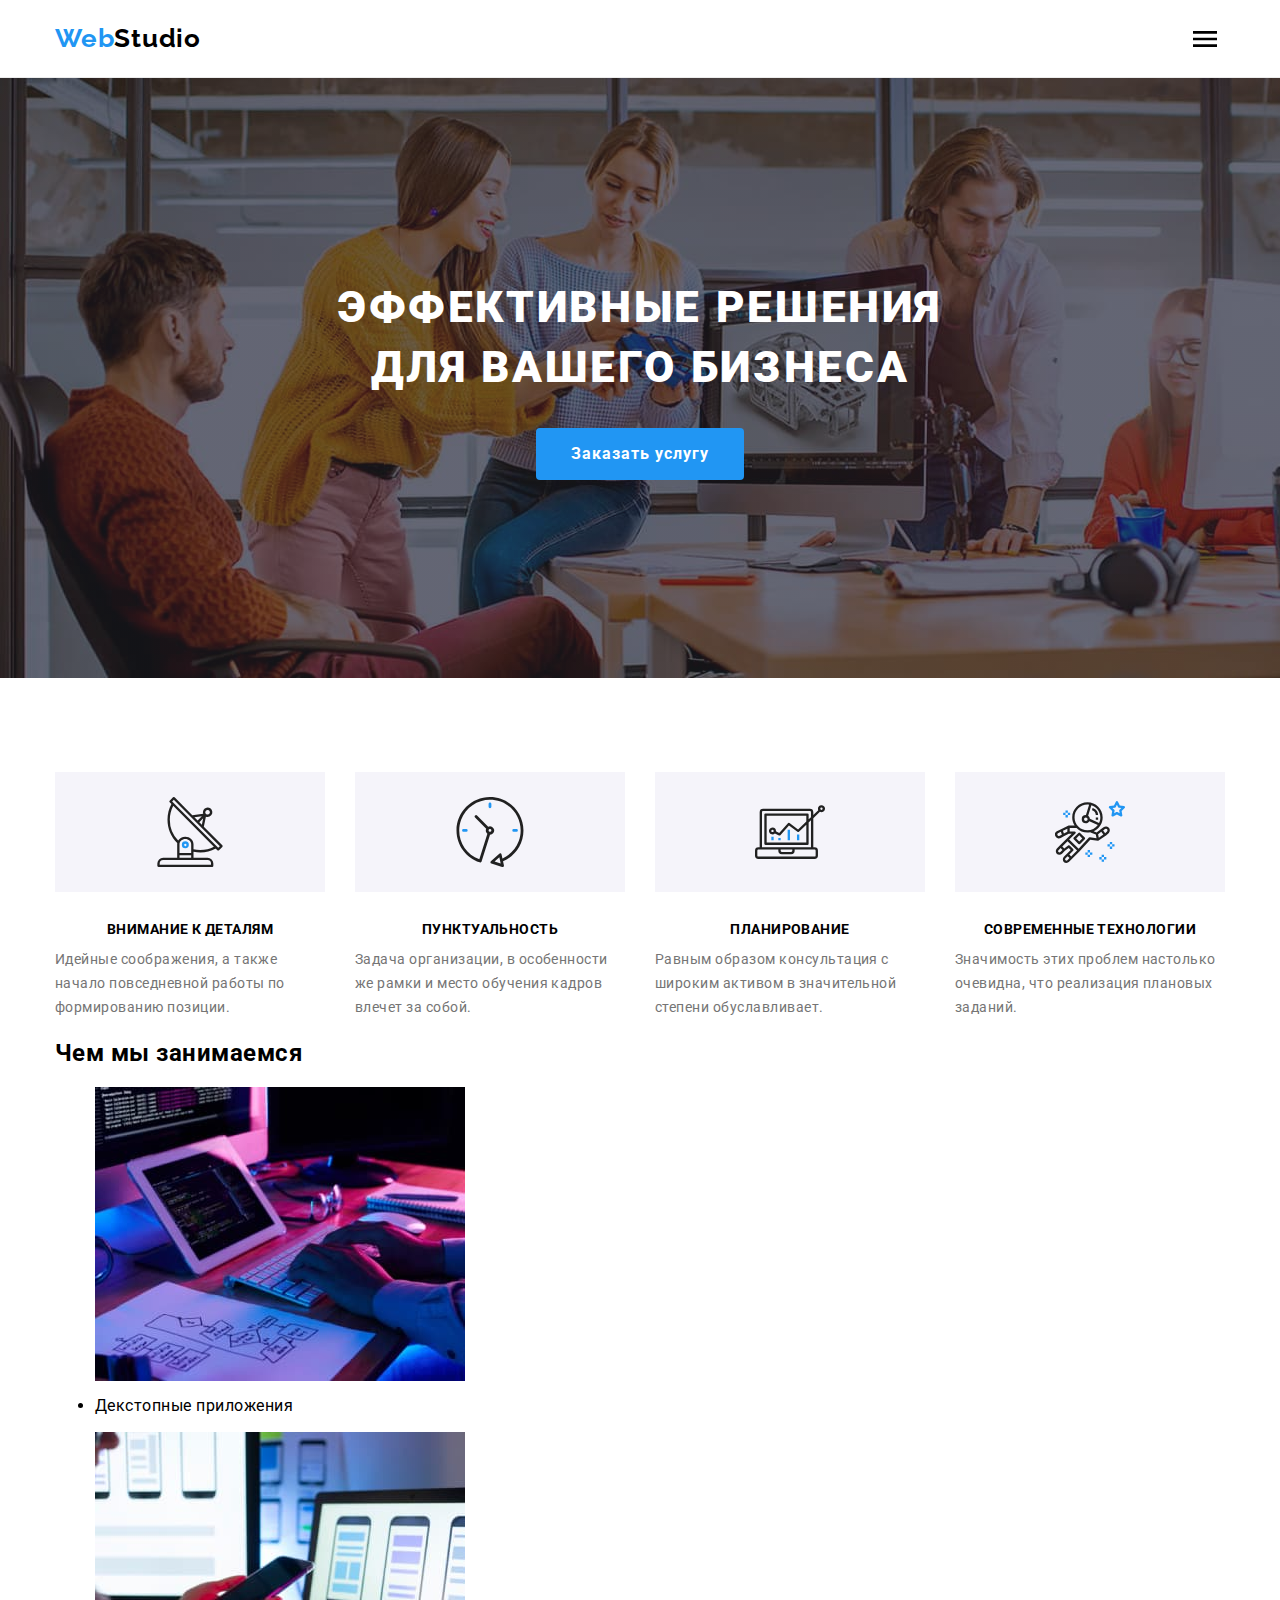
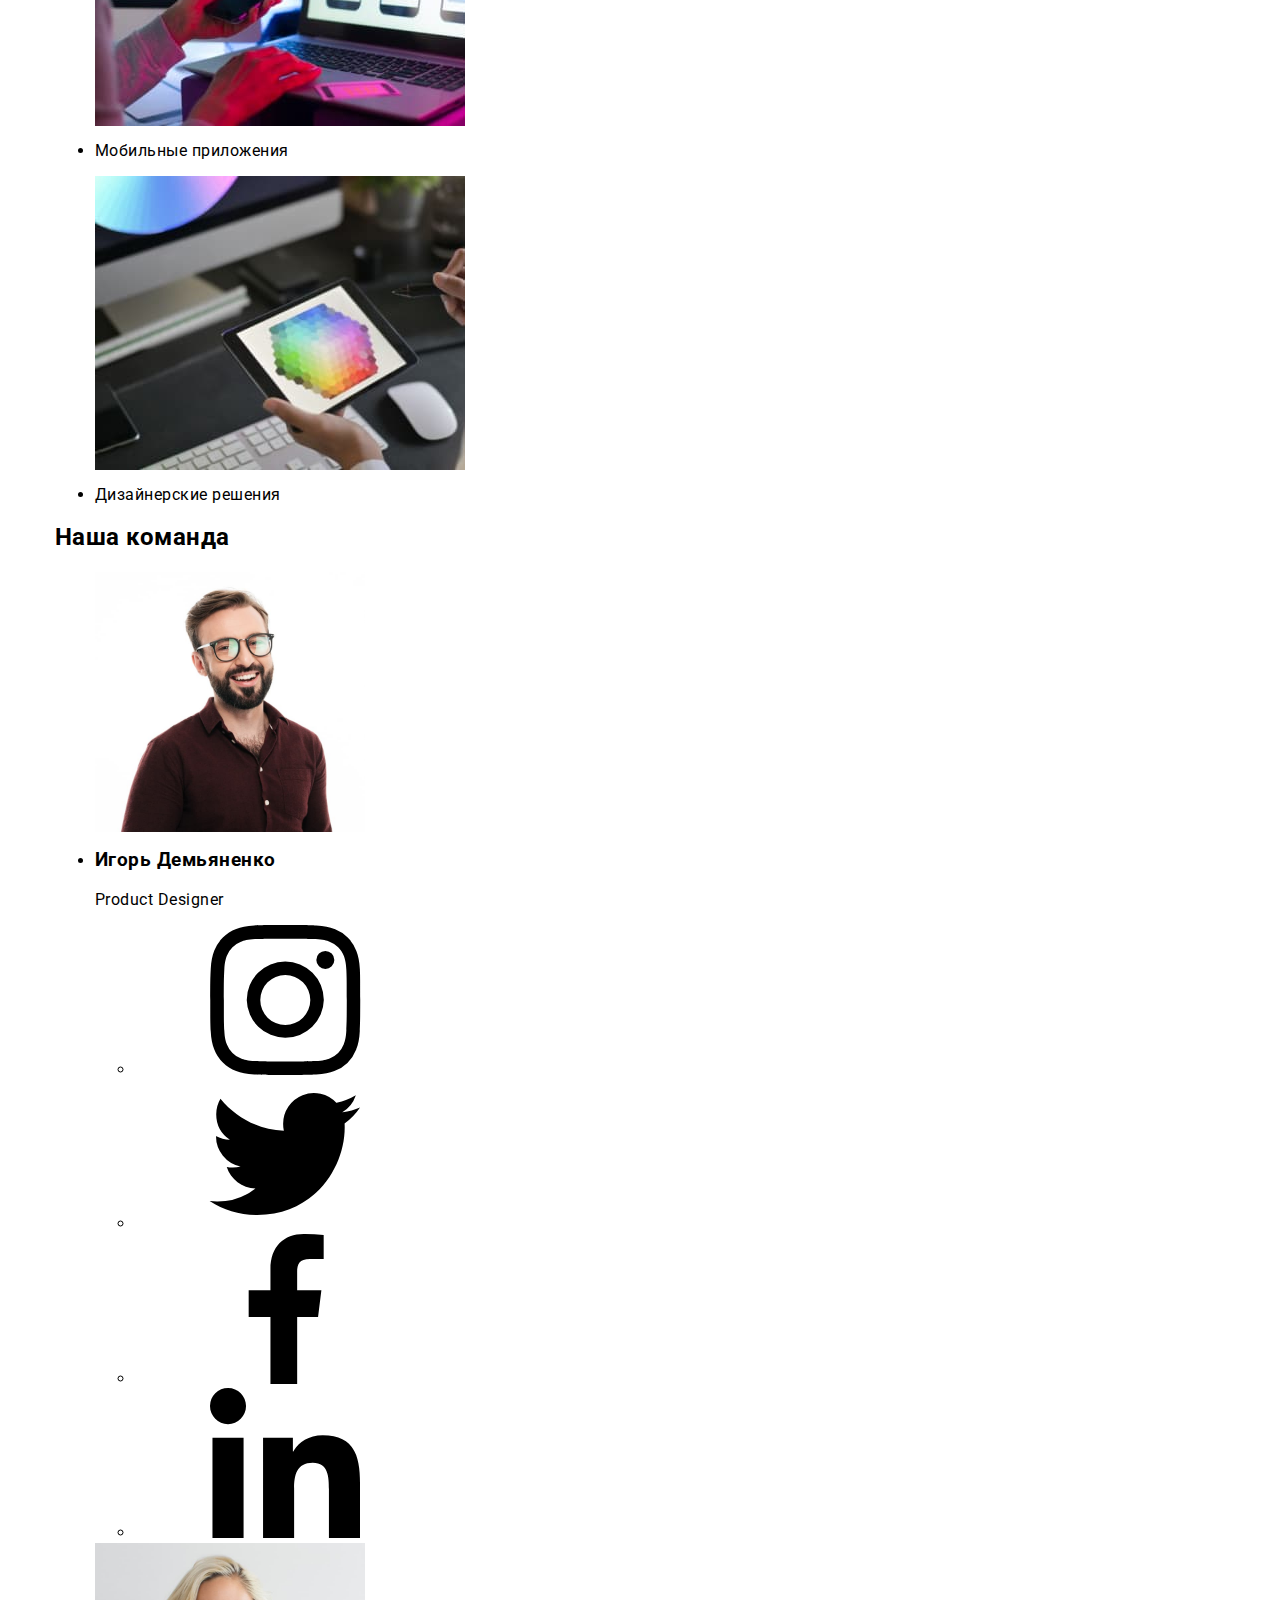
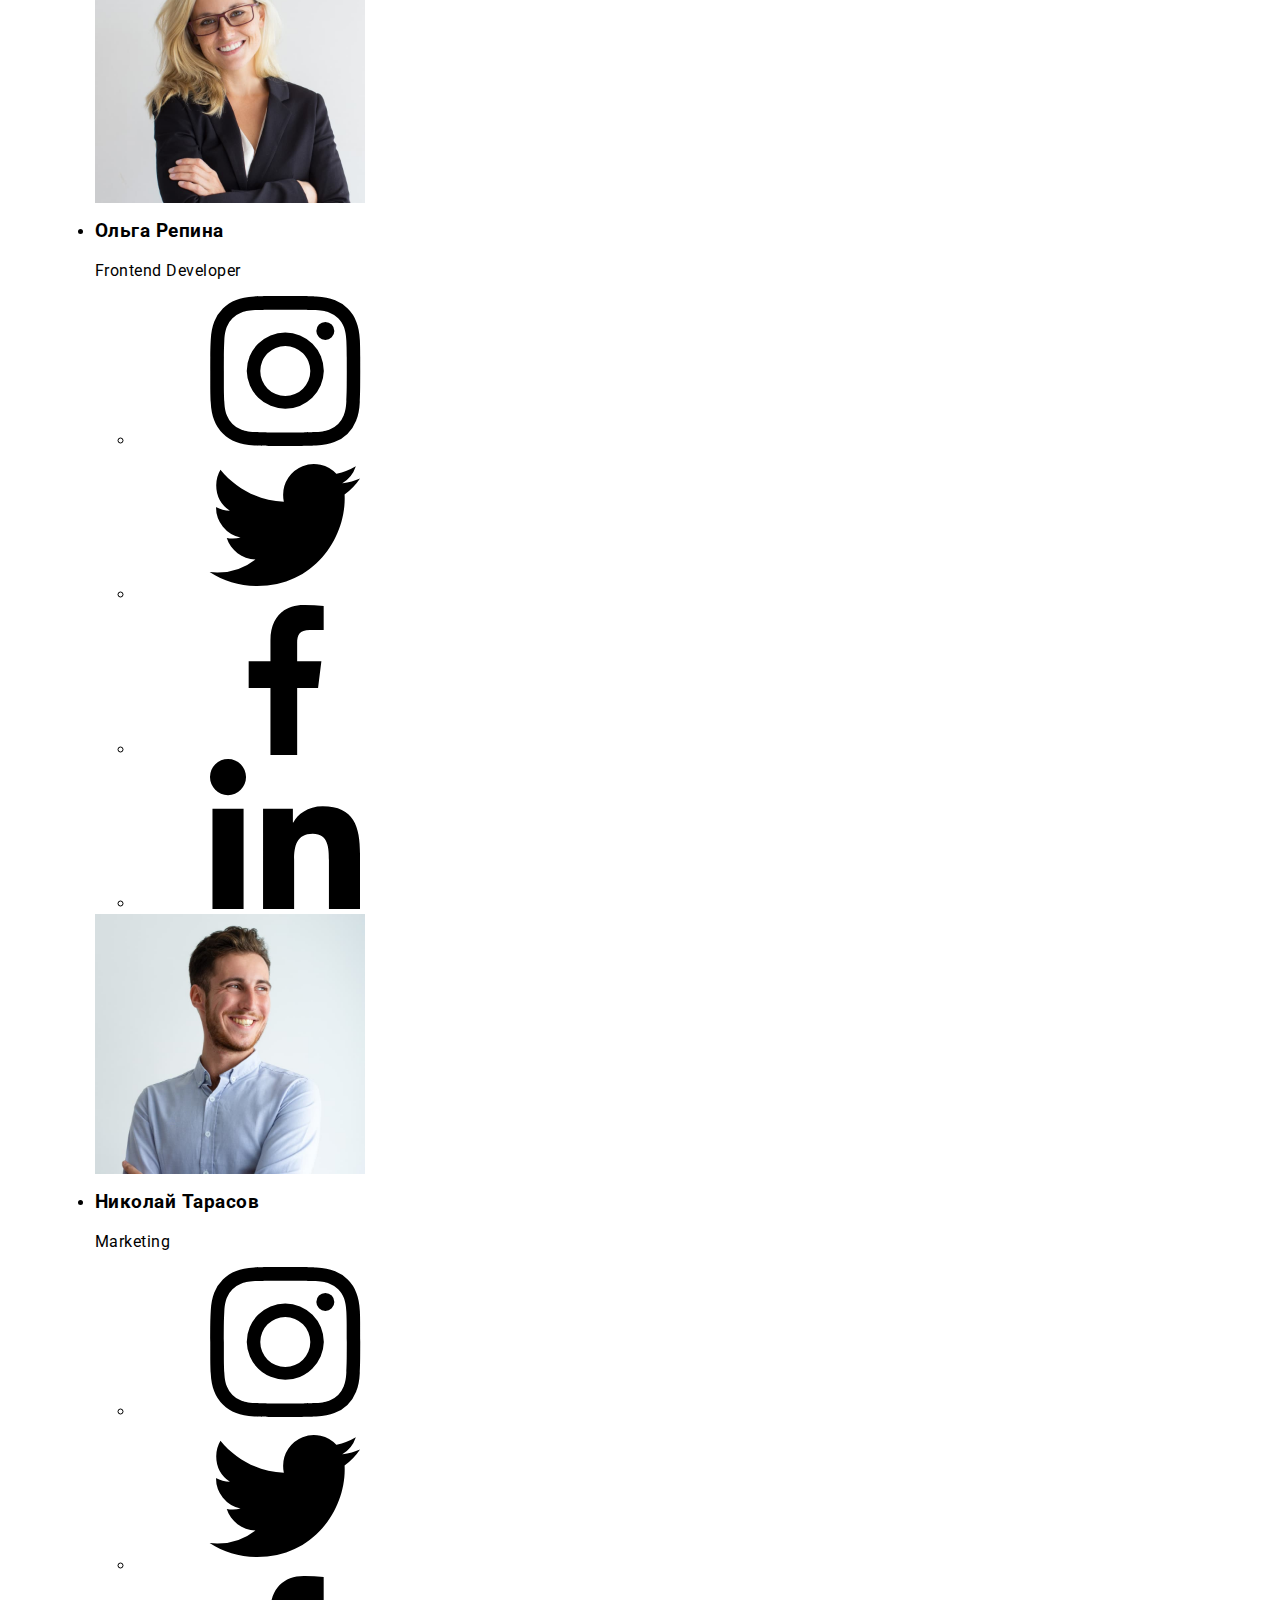
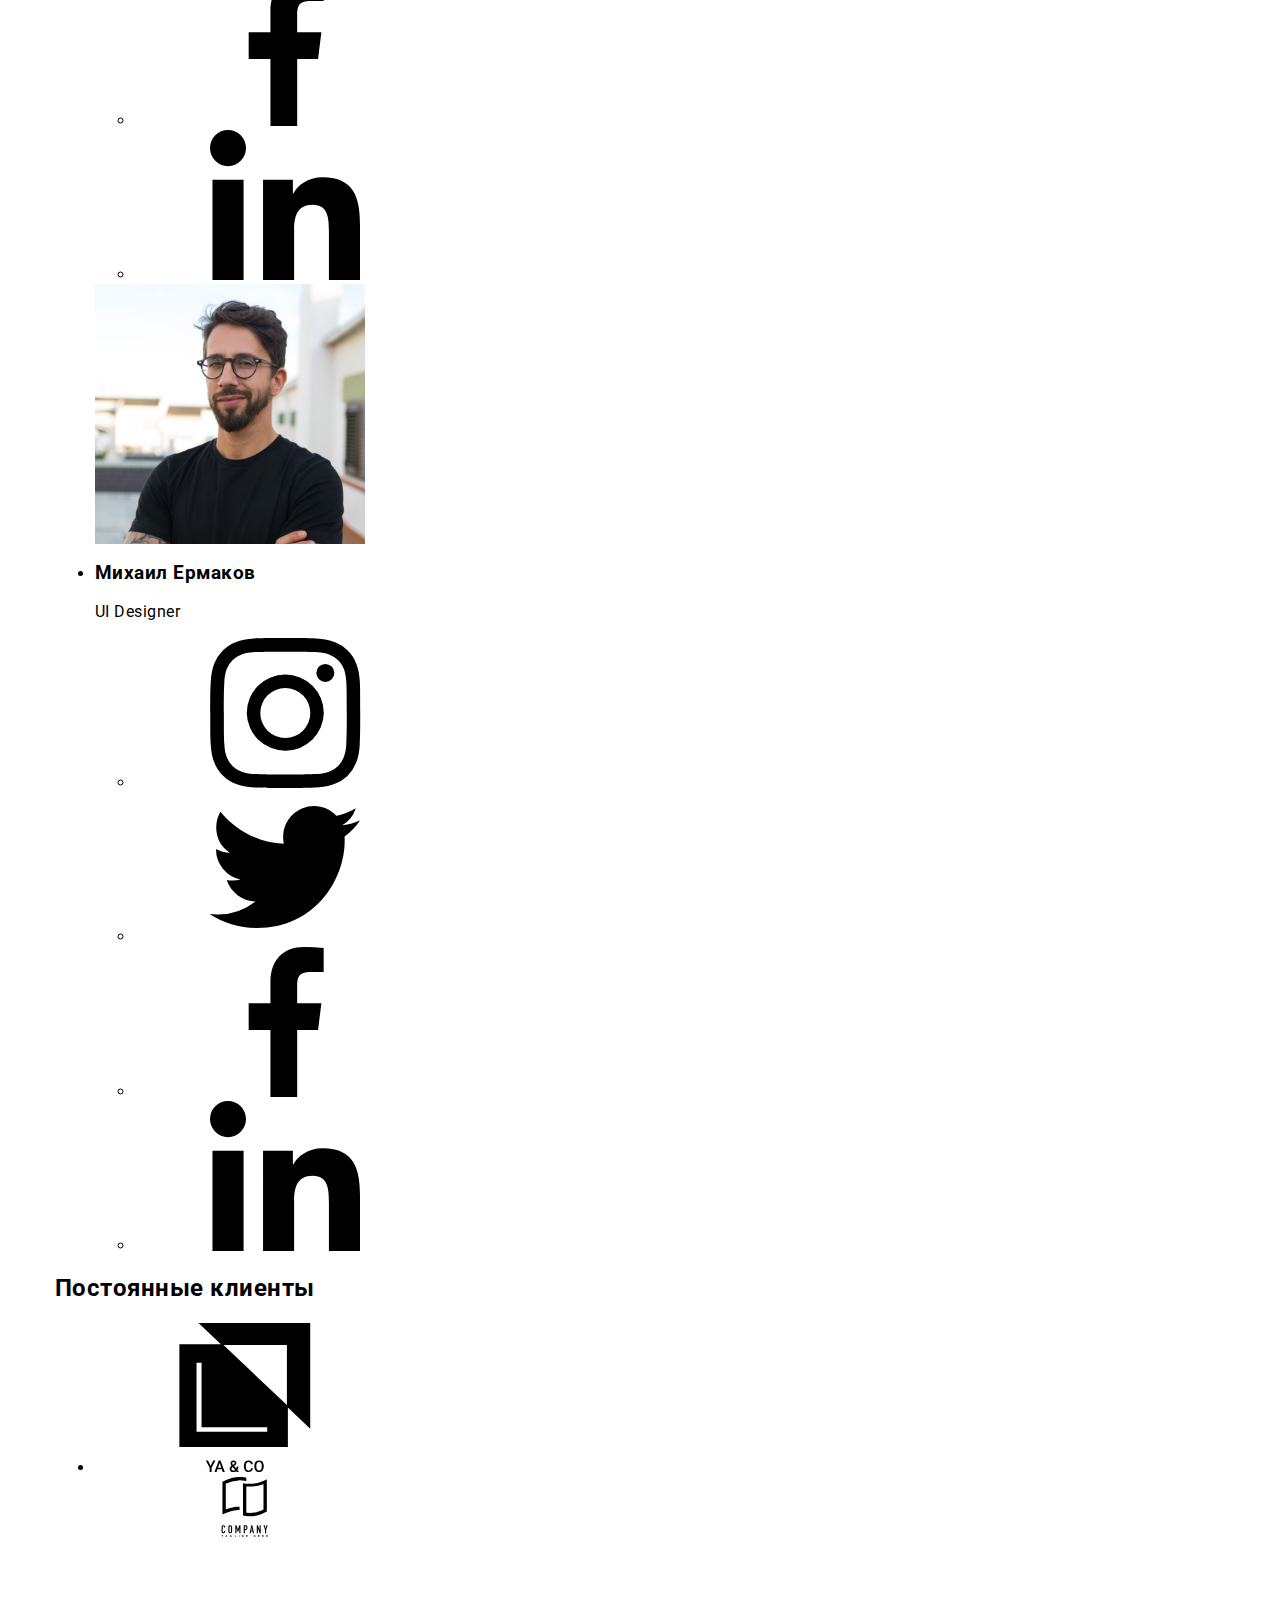
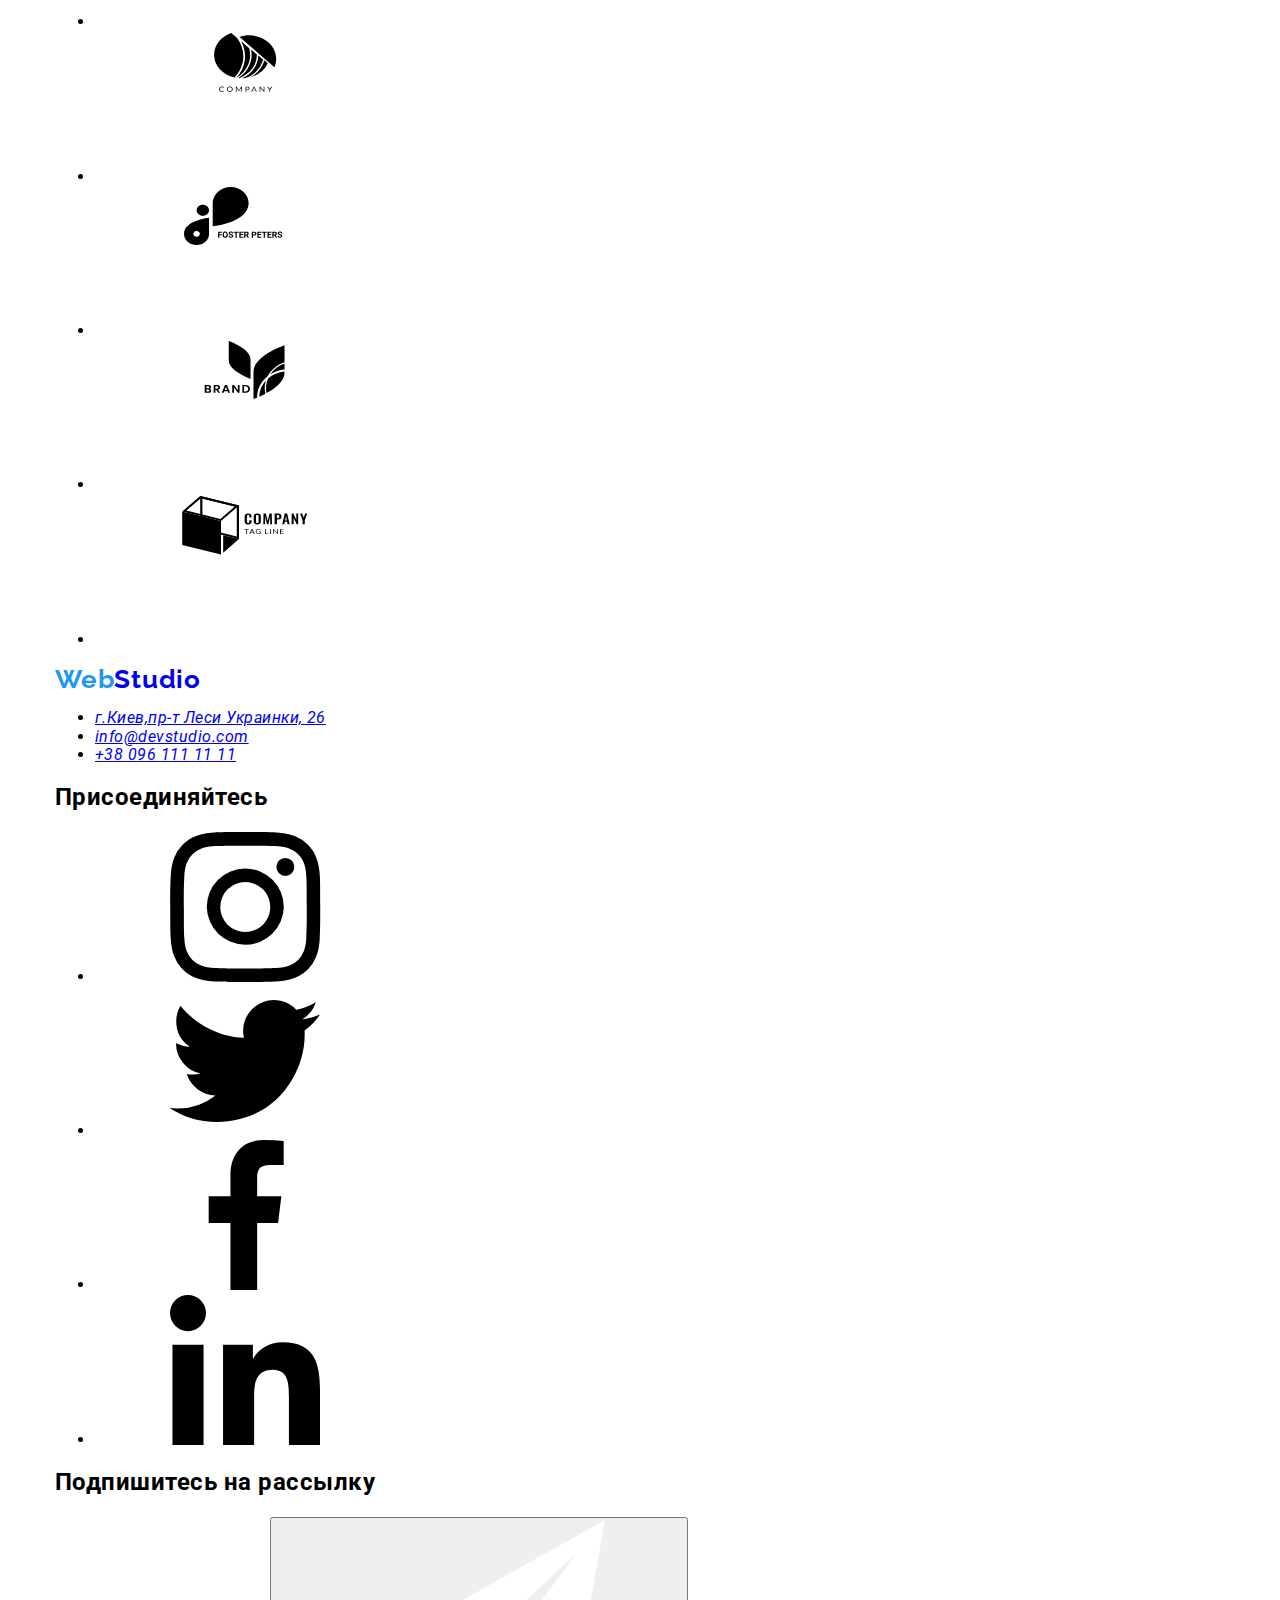
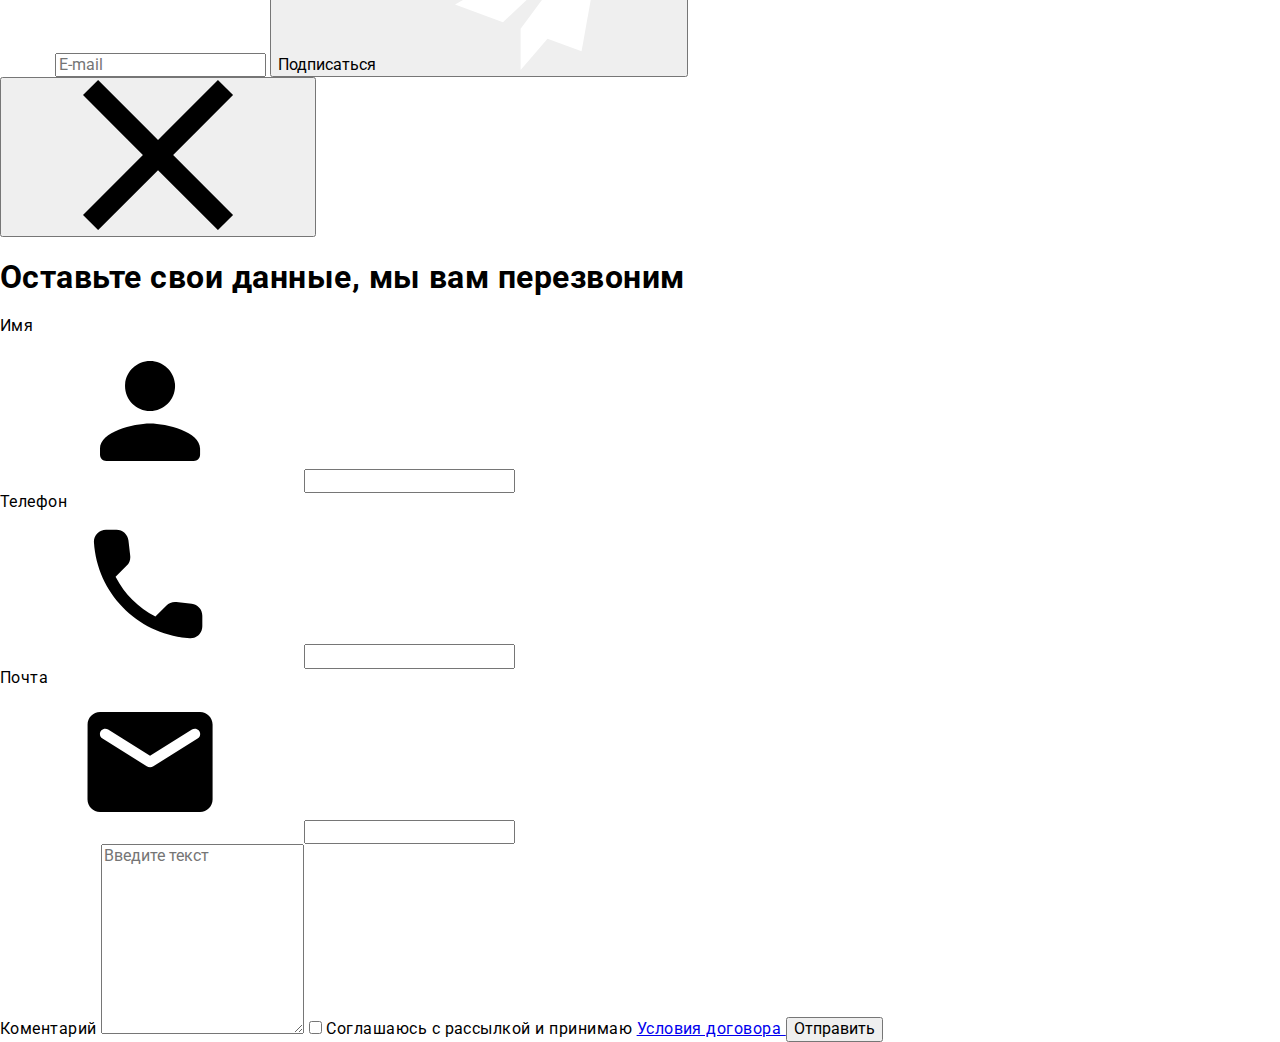
==== index.html @ 24708980 "Добавлены файлы с 7 репо. Подогнаны стиди под тел табл и комп в секции features" ====
<!DOCTYPE html>
<html lang="ru">

<head>
    <meta charset="UTF-8">
    <meta http-equiv="X-UA-Compatible" content="IE=edge">
    <meta name="viewport" content="width=device-width, initial-scale=1.0">
    <title>Web Studio</title>
    <link rel="preconnect" href="https://fonts.googleapis.com">
    <link rel="preconnect" href="https://fonts.gstatic.com" crossorigin>
    <link
        href="https://fonts.googleapis.com/css2?family=Raleway:wght@700&family=Roboto:wght@400;500;700;900&display=swap"
        rel="stylesheet">
    <!-- <link rel="stylesheet"
        href="https://cdnjs.cloudflare.com/ajax/libs/modern-normalize/1.1.0/modern-normalize.min.css"> -->
    <link rel="stylesheet" href="./css/main.min.css">
    <!-- <link rel="stylesheet" href="./css/style.css"> -->

</head>

<body>
    <header class="header">
        <div class="conteiner header__wrap">
            <nav class="header__nav">
                <a class="logo" href="./index.html">
                    <span class="logo__web">Web</span><span class="logo__studio">Studio</span>
                </a>
                <!-- =======КНОПКА ДЛЯ БУРГЕРА====== -->
                <button class="burger" type="button is-open">
                    <svg width="40px" height="40px" aria-label="Переключатель мобильного меню">
                        <use class="icon-close" href="./img/icons.svg#close"></use>
                        <use class="icon-menu" href="./img/icons.svg#menu"></use>
                    </svg>
                </button>

                <!-- <ul class="nav">
                    <li class="nav__item"><a class="nav__link nav__link--current" href="./index.html">Студия</a>
                    </li>
                    <li class="nav__item"><a class="nav__link" href="./portfolio.html">Портфолио</a>
                    </li>
                    <li class="nav__item"><a class="nav__link" href="">Контакты</a></li>
                </ul> -->
            </nav>

            <!-- <ul class="contact">
                <li class="contact__item"><a class="contact__link" href="mailto:info@devstudio.com">
                        <svg class="contact__icon-mail">
                            <use href="./img/icons.svg#envelope"></use>
                        </svg>info@devstudio.com</a></li>

                <li class="contact__item"><a class="contact__link" href="tel:+380961111111">
                        <svg class="contact__icon-tel">
                            <use href="./img/icons.svg#tel"></use>
                        </svg>+38 096 111 11 11</a></li>
            </ul> -->
        </div>
    </header>

    <!-- Главное оформление -->
    <main>
        <!-- секция герой -->
        <section class="hero">
            <div class="hero__wrap">
                <h1 class="hero__title">Эффективные решения <br> для вашего бизнеса</h1>
                <button data-modal-open class="hero__button" type="button">Заказать услугу</button>
            </div>
        </section>

        <!-- секция особенности -->
        <section class="features">
            <div class="features__wrap conteiner">
                <h2 hidden>Особености</h2>
                <ul class="features__list">
                    <li class="features__item">
                        <div class="features__box">
                            <svg class="features__icon">
                                <use href="./img/icons.svg#antenna"></use>
                            </svg>
                        </div>
                        <h3 class="features__title">Внимание к деталям</h3>
                        <p class="features__text">Идейные соображения, а также начало повседневной работы по
                            формированию
                            позиции.</p>
                    </li>

                    <li class="features__item">
                        <div class="features__box">
                            <svg class="features__icon">
                                <use href="./img/icons.svg#clock"></use>
                            </svg>
                        </div>
                        <h3 class="features__title">Пунктуальность</h3>
                        <p class="features__text">Задача организации, в особенности же рамки и место обучения кадров
                            влечет за собой.</p>
                    </li>

                    <li class="features__item">
                        <div class="features__box">
                            <svg class="features__icon">
                                <use href="./img/icons.svg#diagram"></use>
                            </svg>
                        </div>
                        <h3 class="features__title">Планирование</h3>
                        <p class="features__text">Равным образом консультация с широким активом в значительной степени
                            обуславливает.</p>
                    </li>

                    <li class="features__item">
                        <div class="features__box">
                            <svg class="features__icon">
                                <use href="./img/icons.svg#astronaut"></use>
                            </svg>
                        </div>
                        <h3 class="features__title">Современные технологии</h3>
                        <p class="features__text">Значимость этих проблем настолько очевидна, что реализация плановых
                            заданий.</p>
                    </li>
                </ul>
            </div>
        </section>

        <!-- секция че мы занимаемся -->
        <section class="work">
            <div class="work__wrap conteiner">
                <h2 class="work__title">Чем мы занимаемся</h2>
                <ul class="work__list">
                    <li class="work__item"><img src="./img/computer.jpg" alt="компьютер" width="370">
                        <p class="work__label">Декстопные приложения</p>
                    </li>
                    <li class="work__item"><img src="./img/telephone.jpg" alt="телефон" width="370">
                        <p class="work__label">Мобильные приложения</p>
                    </li>
                    <li class="work__item"><img src="./img/laptop.jpg" alt="лептоп" width="370">
                        <p class="work__label">Дизайнерские решения</p>
                    </li>
                </ul>
            </div>
        </section>

        <!-- секция наша команда -->
        <section class="team">
            <div class="team__wrap conteiner">
                <h2 class="team__title">Наша команда</h2>
                <ul class="team__list">
                    <li class="team__card">
                        <img src="./img/igor.jpg" alt="фото Игоря" width="270px">
                        <div class="staff">
                            <h3 class="staff__name">Игорь Демьяненко</h3>
                            <p class="staff__position">Product Designer</p>
                            <!-- блок соцсети -->
                            <ul class="social__links">
                                <li class="networks">
                                    <a class="networks__link" href="https://www.instagram.com" target="_blank"
                                        ret="noopener noreferrer nofollow">
                                        <svg class="networks__icon">
                                            <use href="./img/icons.svg#instagram"></use>
                                        </svg>
                                    </a>
                                </li>

                                <li class="networks">
                                    <a class="networks__link" href="https://twitter.com" target="_blank"
                                        ret="noopener noreferrer nofollow">
                                        <svg class="networks__icon">
                                            <use href="./img/icons.svg#twitter"></use>
                                        </svg>
                                    </a>
                                </li>

                                <li class="networks">
                                    <a class="networks__link" href="https://www.facebook.com" target="_blank"
                                        ret="noopener noreferrer nofollow">
                                        <svg class="networks__icon">
                                            <use href="./img/icons.svg#facebook"></use>
                                        </svg>
                                    </a>
                                </li>

                                <li class="networks">
                                    <a class=" networks__link" href="https://www.linkedin.com" target="_blank"
                                        ret="noopener noreferrer nofollow">
                                        <svg class="networks__icon">
                                            <use href="./img/icons.svg#linkedin"></use>
                                        </svg>
                                    </a>
                                </li>
                            </ul>
                        </div>
                    </li>

                    <li class="team__card">
                        <img src="./img/olga.jpg" alt="фото Ольги" width="270">
                        <div class="staff">
                            <h3 class="staff__name">Ольга Репина</h3>
                            <p class="staff__position">Frontend Developer</p>
                            <!-- блок соцсетей -->
                            <ul class="social__links">
                                <li class="networks">
                                    <a class="networks__link" href="https://www.instagram.com" target="_blank"
                                        ret="noopener noreferrer nofollow">
                                        <svg class="networks__icon">
                                            <use href="./img/icons.svg#instagram"></use>
                                        </svg>
                                    </a>
                                </li>

                                <li class="networks">
                                    <a class="networks__link" href="https://twitter.com" target="_blank"
                                        ret="noopener noreferrer nofollow">
                                        <svg class="networks__icon">
                                            <use href="./img/icons.svg#twitter"></use>
                                        </svg>
                                    </a>
                                </li>

                                <li class="networks">
                                    <a class="networks__link" href="https://www.facebook.com" target="_blank"
                                        ret="noopener noreferrer nofollow">
                                        <svg class="networks__icon">
                                            <use href="./img/icons.svg#facebook"></use>
                                        </svg>
                                    </a>
                                </li>

                                <li class="networks">
                                    <a class=" networks__link" href="https://www.linkedin.com" target="_blank"
                                        ret="noopener noreferrer nofollow">
                                        <svg class="networks__icon">
                                            <use href="./img/icons.svg#linkedin"></use>
                                        </svg>
                                    </a>
                                </li>
                            </ul>
                        </div>
                    </li>

                    <li class="team__card">
                        <img src="./img/nikolai.jpg" alt="фото Николая" width="270">
                        <div class="staff">
                            <h3 class="staff__name">Николай Тарасов</h3>
                            <p class="staff__position">Marketing</p>
                            <!-- блок соцсетей -->
                            <ul class="social__links">
                                <li class="networks">
                                    <a class="networks__link" href="https://www.instagram.com" target="_blank"
                                        ret="noopener noreferrer nofollow">
                                        <svg class="networks__icon">
                                            <use href="./img/icons.svg#instagram"></use>
                                        </svg>
                                    </a>
                                </li>

                                <li class="networks">
                                    <a class="networks__link" href="https://twitter.com" target="_blank"
                                        ret="noopener noreferrer nofollow">
                                        <svg class="networks__icon">
                                            <use href="./img/icons.svg#twitter"></use>
                                        </svg>
                                    </a>
                                </li>

                                <li class="networks">
                                    <a class="networks__link" href="https://www.facebook.com" target="_blank"
                                        ret="noopener noreferrer nofollow">
                                        <svg class="networks__icon">
                                            <use href="./img/icons.svg#facebook"></use>
                                        </svg>
                                    </a>
                                </li>

                                <li class="networks">
                                    <a class=" networks__link" href="https://www.linkedin.com" target="_blank"
                                        ret="noopener noreferrer nofollow">
                                        <svg class="networks__icon">
                                            <use href="./img/icons.svg#linkedin"></use>
                                        </svg>
                                    </a>
                                </li>
                            </ul>
                        </div>
                    </li>

                    <li class="team__card">
                        <img src="./img/mihail.jpg" alt="фото Михаила" width="270">
                        <div class="staff">
                            <h3 class="staff__name">Михаил Ермаков</h3>
                            <p class="staff__position">UI Designer</p>
                            <!-- блок соцсетей -->
                            <ul class="social__links">
                                <li class="networks">
                                    <a class="networks__link" href="https://www.instagram.com" target="_blank"
                                        ret="noopener noreferrer nofollow">
                                        <svg class="networks__icon">
                                            <use href="./img/icons.svg#instagram"></use>
                                        </svg>
                                    </a>
                                </li>

                                <li class="networks">
                                    <a class="networks__link" href="https://twitter.com" target="_blank"
                                        ret="noopener noreferrer nofollow">
                                        <svg class="networks__icon">
                                            <use href="./img/icons.svg#twitter"></use>
                                        </svg>
                                    </a>
                                </li>

                                <li class="networks">
                                    <a class="networks__link" href="https://www.facebook.com" target="_blank"
                                        ret="noopener noreferrer nofollow">
                                        <svg class="networks__icon">
                                            <use href="./img/icons.svg#facebook"></use>
                                        </svg>
                                    </a>
                                </li>

                                <li class="networks">
                                    <a class=" networks__link" href="https://www.linkedin.com" target="_blank"
                                        ret="noopener noreferrer nofollow">
                                        <svg class="networks__icon">
                                            <use href="./img/icons.svg#linkedin"></use>
                                        </svg>
                                    </a>
                                </li>
                            </ul>
                        </div>
                    </li>
                </ul>
            </div>
        </section>

        <!-- Секция постоянные клиенты -->
        <section class="clients">
            <div class="clients__wrap conteiner">
                <h2 class="clients__title">Постоянные клиенты</h2>

                <ul class="clients__list">
                    <li class="clients__item">
                        <a class="clients__link" href="#">
                            <svg class="clients__icon">
                                <use href="./img/icons.svg#company-1"></use>
                            </svg>
                        </a>
                    </li>
                    <li class="clients__item">
                        <a class="clients__link" href="#">
                            <svg class="clients__icon">
                                <use href="./img/icons.svg#company-2" widht="106" height="60"></use>
                            </svg>
                        </a>
                    </li>
                    <li class="clients__item">
                        <a class="clients__link" href="#">
                            <svg class="clients__icon">
                                <use href="./img/icons.svg#company-3" widht="106" height="60"></use>
                            </svg>
                        </a>
                    </li>
                    <li class="clients__item">
                        <a class="clients__link" href="#">
                            <svg class="clients__icon">
                                <use href="./img/icons.svg#company-4" widht="106" height="60"></use>
                            </svg>
                        </a>
                    </li>
                    <li class="clients__item">
                        <a class="clients__link" href="#">
                            <svg class="clients__icon">
                                <use href="./img/icons.svg#company-5" widht="106" height="60"></use>
                            </svg>
                        </a>
                    </li>
                    <li class="clients__item">
                        <a class="clients__link" href="#">
                            <svg class="clients__icon">
                                <use href="./img/icons.svg#company-6" widht="106" height="60"></use>
                            </svg>
                        </a>
                    </li>
                </ul>
            </div>
            </div>
        </section>
    </main>

    <!-- секция футер -->
    <footer class="footer">
        <div class="footer__wrap conteiner">
            <div class="footer__nav">
                <a class="logo" href="./index.html">
                    <span class="logo__web">Web</span><span class="footer__logo__studio">Studio</span>
                </a>
                <address class="address">
                    <ul class="address__list">
                        <li class="address__item"><a class="address__link  address__link--place"
                                href="https://goo.gl/maps/ZaD2ymdkpTnKKArT6" target="_blank"
                                rel="noopener noreferrer nofollow">г.Киев,пр-т Леси Украинки, 26</a></li>

                        <li class="address__item"><a class="address__link"
                                href="mailto:info@devstudio.com">info@devstudio.com</a></li>

                        <li class="address__item"><a class="address__link" href="tel:+38 096 111 1111">+38 096 111
                                11
                                11</a></li>
                    </ul>
                </address>
            </div>
            <!-- блок присоедениния -->
            <div class="join">
                <h2 class="join__title">Присоединяйтесь</h2>
                <!-- блок соцсетей -->
                <ul class="footer__social-links">
                    <li class="networks">
                        <a class="networks__link" href="https://www.instagram.com" target="_blank"
                            ret="noopener noreferrer nofollow">
                            <svg class="networks__icon">
                                <use href="./img/icons.svg#instagram"></use>
                            </svg>
                        </a>
                    </li>

                    <li class="networks">
                        <a class="networks__link" href="https://twitter.com" target="_blank"
                            ret="noopener noreferrer nofollow">
                            <svg class="networks__icon">
                                <use href="./img/icons.svg#twitter"></use>
                            </svg>
                        </a>
                    </li>

                    <li class="networks">
                        <a class="networks__link" href="https://www.facebook.com" target="_blank"
                            ret="noopener noreferrer nofollow">
                            <svg class="networks__icon">
                                <use href="./img/icons.svg#facebook"></use>
                            </svg>
                        </a>
                    </li>

                    <li class="networks">
                        <a class=" networks__link" href="https://www.linkedin.com" target="_blank"
                            ret="noopener noreferrer nofollow">
                            <svg class="networks__icon">
                                <use href="./img/icons.svg#linkedin"></use>
                            </svg>
                        </a>
                    </li>
                </ul>
            </div>

            <!-- блок подписки -->
            <div class="subscribe">
                <h2 class="subscribe__title">Подпишитесь на рассылку</h2>
                <!-- форма подписки -->
                <!-- изменено с сабскрайп надо смотреть стили -->
                <form class="form">
                    <label for="emeil">
                        <input class="form__input" type="emeil" name="emeil" id="emeil" placeholder="E-mail" />

                    </label>
                    <button class="form__button" type="submit">Подписаться
                        <svg class="form__icon">
                            <use href="./img/icons.svg#send"></use>
                        </svg>
                    </button>
                </form>
            </div>
        </div>
    </footer>

    <!-- -----МОДАЛЬНОЕ ОКНО-------- -->
    <div data-modal class="backdrop is-hidden">
        <div class="modal">
            <button data-modal-close class="modal__close" type="button">
                <svg class="modal__img">
                    <use href="./img/icons.svg#cross"></use>
                </svg>
            </button>

            <!-- форма заполнения -->
            <form class="modal__form js-callback-form">
                <h1 class="modal__title">Оставьте свои данные, мы вам перезвоним</h1>

                <label for="name">
                    <span class="form__label">Имя</span>
                    <div class="field">
                        <svg class="field__icon">
                            <use href="./img/icons.svg#person"></use>
                        </svg>
                        <input class="field__input" type="text" name="name" id="name" />
                    </div>
                </label>

                <label for="tel">
                    <span class="form__label">Телефон</span>
                    <div class="field">
                        <svg class="field__icon">
                            <use href="./img/icons.svg#phone"></use>
                        </svg>
                        <input class="field__input" type="tel" name="tel" id="tel" />
                    </div>
                </label>

                <label for="emeil">
                    <span class="form__label">Почта</span>
                    <div class="field">
                        <svg class="field__icon">
                            <use href="./img/icons.svg#email"></use>
                        </svg>
                        <input class="field__input" type="emeil" name="emeil" id="emeil" />
                    </div>
                </label>

                <label for="comment">
                    <span class="form__label">Коментарий</span>
                    <textarea class="form__comment" name="comment" id="comment" rows="10"
                        placeholder="Введите текст"></textarea>
                </label>

                <label class="form__deal" for="deal">
                    <input class="checkbox" type="checkbox" name="deal" value="deal" id="deal">
                    <span class="checkbox__icon"></span>
                    Соглашаюсь с рассылкой и принимаю
                    <a class="form__link" href="#"> Условия договора </a>
                </label>

                <button class="modal__button" type="submit">Отправить</button>

            </form>
        </div>
    </div>







    <!-- СКРИПТЫ ДЛЯ JS -->
    <script src="./js/modal.js"></script>

    <script>
        (() => {
            document
                .querySelector('.js-callback-form')
                .addEventListener('submit', e => {
                    e.preventDefault();

                    new FormData(e.currentTarget).forEach((value, name) =>
                        console.log(`${name}: ${value}`),
                    );

                    e.currentTarget.reset();
                });
        })();
    </script>


</body>

</html>
---- css/main.min.css ----
/*! modern-normalize v1.1.0 | MIT License | https://github.com/sindresorhus/modern-normalize */*,::before,::after{-webkit-box-sizing:border-box;box-sizing:border-box}html{line-height:1.15;-webkit-text-size-adjust:100%;-moz-tab-size:4;-o-tab-size:4;tab-size:4}body{margin:0;font-family:system-ui,-apple-system,"Segoe UI",Roboto,Helvetica,Arial,sans-serif,"Apple Color Emoji","Segoe UI Emoji"}hr{height:0;color:inherit}abbr[title]{-webkit-text-decoration:underline dotted;text-decoration:underline dotted}b,strong{font-weight:bolder}code,kbd,samp,pre{font-family:ui-monospace,SFMono-Regular,Consolas,"Liberation Mono",Menlo,monospace;font-size:1em}small{font-size:80%}sub,sup{font-size:75%;line-height:0;position:relative;vertical-align:baseline}sub{bottom:-0.25em}sup{top:-0.5em}table{text-indent:0;border-color:inherit}button,input,optgroup,select,textarea{font-family:inherit;font-size:100%;line-height:1.15;margin:0}input,textarea{outline:none}button,select{text-transform:none}button,[type=button],[type=reset],[type=submit]{-webkit-appearance:button}::-moz-focus-inner{border-style:none;padding:0}:-moz-focusring{outline:1px dotted ButtonText}:-moz-ui-invalid{box-shadow:none}legend{padding:0}progress{vertical-align:baseline}::-webkit-inner-spin-button,::-webkit-outer-spin-button{height:auto}[type=search]{-webkit-appearance:textfield;outline-offset:-2px}::-webkit-search-decoration{-webkit-appearance:none}::-webkit-file-upload-button{-webkit-appearance:button;font:inherit}summary{display:list-item}body{font-family:"Roboto",sans-serif;font-weight:400;letter-spacing:.03em;list-style:none;color:var(--main-text-color)}img{display:block;max-width:100%}.features__list,.nav,.contact{padding:0;margin:0;font-style:normal;list-style-type:none;text-decoration:none}.contact__link,.nav__link,.nav,.contact{text-decoration:none}.features,.hero{padding-top:94px;padding-bottom:94px}.hero__button{border-radius:4px;padding:6px 22px;min-width:73px;border:1px solid rgba(0,0,0,0);font-family:inherit;font-weight:500;font-size:16px;line-height:1.63;cursor:pointer;text-align:center;letter-spacing:.03em;color:#212121;background-color:#f5f4fa;-webkit-transition:color var(--main-transformation),background-color var(--main-transformation);transition:color var(--main-transformation),background-color var(--main-transformation)}.conteiner{margin-left:auto;margin-right:auto;padding:0 15px}@media screen and (min-width: 480px){.conteiner{width:480px}}@media screen and (min-width: 768px){.conteiner{width:768px}}@media screen and (min-width: 1200px){.conteiner{width:1200px}}.header{background-color:#fff;border-bottom:1px solid #ececec}.header__nav{display:-webkit-box;display:-ms-flexbox;display:flex;-webkit-box-align:center;-ms-flex-align:center;align-items:center;-webkit-box-pack:justify;-ms-flex-pack:justify;justify-content:space-between}.burger{display:-webkit-inline-box;display:-ms-inline-flexbox;display:inline-flex;margin:0;padding:0;border:none;background-color:rgba(0,0,0,0)}.burger .icon-close{display:none}.burger.is-open .icon-close{display:block}.burger.is-open .icon-menu{display:none}.nav,.contact{display:-webkit-box;display:-ms-flexbox;display:flex;-webkit-box-align:center;-ms-flex-align:center;align-items:center;margin-left:93px;font-weight:500;font-size:14px;line-height:1.14;letter-spacing:.02em;text-decoration:none}.nav__link:hover,.nav__link:focus,.contact__link:hover,.contact__link:focus{color:#2196f3}.nav{gap:50px}.nav__link{position:relative;display:block;color:#212121}.nav__link--current{color:#2196f3}.nav__link--current::after{content:"";position:absolute;bottom:-32px;display:block;width:100%;height:4px;background-color:#2196f3;border-radius:2px}.contact{gap:30px;margin-left:auto}.contact__icon-mail,.contact__icon-tel{width:16px;height:12px;fill:currentColor;margin-right:10px;-webkit-transition:fill var(--main-transformation);transition:fill var(--main-transformation)}.contact__icon-tel{width:10px;height:16px}.contact__icon-mail:hover,.contact__icon-tel:hover{fill:#2196f3}.contact__link{color:#757575}.logo{padding-top:16px;padding-bottom:16px;font-family:"Raleway",sans-serif;font-size:26px;font-weight:700;line-height:1.0769230769;letter-spacing:.03em;text-decoration:none}@media screen and (min-width: 768px){.logo{padding-top:26px;padding-bottom:26px}}@media screen and (min-width: 1200px){.logo{padding-top:24px;padding-bottom:25px}}.logo__web{color:#2196f3}.logo__studio{color:#000}.hero{background-color:#c4c4c4;background-image:-webkit-gradient(linear, left top, right top, from(rgba(47, 48, 58, 0.4)), to(rgba(47, 48, 58, 0.4))),url(../img/head-foto.jpg);background-image:linear-gradient(to right, rgba(47, 48, 58, 0.4), rgba(47, 48, 58, 0.4)),url(../img/head-foto.jpg);height:600px;max-width:1600px;margin-left:auto;margin-right:auto;padding-bottom:200px;padding-top:200px;text-align:center}.hero__title{margin-top:0;margin-bottom:30px;font-weight:900;font-size:44px;line-height:1.36;letter-spacing:.06em;text-transform:uppercase;color:#fff}.hero__button{padding:10px 34px;min-width:200px;font-weight:700;line-height:1.87;letter-spacing:.06em;color:#fff;background-color:#2196f3}.features{padding-bottom:0}@media sreen and (min-width: 768px){.features{display:-webkit-box;display:-ms-flexbox;display:flex;-webkit-box-align:center;-ms-flex-align:center;align-items:center}}@media screen and (min-width: 768px){.features__list{display:-webkit-box;display:-ms-flexbox;display:flex;-ms-flex-wrap:wrap;flex-wrap:wrap;margin:-15px}}@media screen and (min-width: 1200px){.features__list{display:-webkit-box;display:-ms-flexbox;display:flex;-ms-flex-wrap:nowrap;flex-wrap:nowrap;margin:-15px}}@media screen and (min-width: 768px){.features__item{width:calc((100% - 60px)/2);margin:15px}}@media screen and (min-width: 1200px){.features__item{width:calc((100% - 60px)/4);margin:15px}}@media screen and (max-width: 767px){.features__item:not(:last-child){margin-bottom:30px}}.features__box{display:-webkit-box;display:-ms-flexbox;display:flex;-webkit-box-align:center;-ms-flex-align:center;align-items:center;-webkit-box-pack:center;-ms-flex-pack:center;justify-content:center;margin-bottom:30px;height:120px;background-color:#f5f4fa}.features__icon{width:70px;height:70px}.features__title{margin-top:0;margin-bottom:10px;font-size:14px;font-weight:700;line-height:1.14;text-align:center;text-transform:uppercase}.features__text{margin-top:0;margin-bottom:0;font-size:14px;line-height:1.71;text-align:left;color:#757575}/*# sourceMappingURL=main.min.css.map */
---- css/style.css ----
/* :root{
    --accent-color: #2196F3;
    --background-color: #E5E5E5;
    --background-button: #F5F4FA;
    --footer-bgcolor: #2F303A;
    --footer-text-color: rgba(255, 255, 255, 0.6);
    --header-color: #FFFFFF;
    --main-text-color: #212121;
    --second-text-color: #757575;
    --studio-color: #000000;
    --border-color-portfolio: rgba(238, 238, 238, 1);
    --border-color-header: rgba(236, 236, 236, 1);
    --background-hero-color: #C4C4C4;
    --icons-color: #AFB1B8;
    --main-transformation: 250ms cubic-bezier(0.4, 0, 0.2, 1)

} */

/* body {
    font-family: 'Roboto', sans-serif;
    font-weight: 400;
    letter-spacing: 0.03em;
    list-style: none;
    color: var(--main-text-color);
} */

/* img {
    display: block;
    max-width: 100%;
} */

/* .list{
    padding: 0;
    margin: 0;

    font-style: normal;
    list-style-type: none;
    text-decoration: none;
}
.link{
    text-decoration: none;
}
.conteiner{
    margin-left: auto;
    margin-right: auto;
    width: 1200px;
    padding: 0 15px; 
}

.section{
    padding-top: 94px;
    padding-bottom: 94px;
}

.vissually-hidden{
    position: absolute;
    width: 1px;
    height: 1px;
    margin: -1px;
    border: 0;
    padding: 0;
    
    white-space: nowrap;
    clip-path: inset(100%);
    clip: rect(0 0 0 0);
    overflow: hidden;
} */


/* СТИЛЬ HEADER */
/* .header {
    background-color: var(--header-color);
    border-bottom: 1px solid var(--border-color-header);
} */

/* стиль логотипа header footer */

/* .header-logo,
.footer-logo {

    padding-top: 24px;
    padding-bottom: 25px;

    font-family: 'Raleway', sans-serif;
    font-size: 26px;
    line-height: 1.2;
    text-decoration: none;
}

.header-web,
.footer-web {
    color: var(--accent-color);
}

.header-studio {
    color: var(--studio-color);
}

.header-wrap,
.header-nav {
    display: flex;
    align-items: center;
} */

/* стиль навигации */

/* .header-nav-list,
.header-contact-list{
    display: flex;
    align-items: center;
    margin-left: 93px;
    font-weight: 500;
    font-size: 14px;
    line-height: 1.14;
    letter-spacing: 0.02em;
    text-decoration: none;

    
}

.header-nav-list .header-nav-link:hover,
.header-nav-list .header-nav-link:focus,
.header-contact-list .header-contact-link:hover,
.header-contact-list .header-contact-link:focus,
.header-nav-list .header-nav-link.current,
.address-link:focus,
.address-link:hover {
    color: var(--accent-color);

    transition: color var(--main-transformation);
}

.header-nav-link {
    position: relative;
    display: block;
    
    color: var(--main-text-color);
}

.header-nav-link.current::after{
    content: "";

    position: absolute;
 
    bottom: -32px;
    display: block;
    width: 100%;
    height: 4px;
    background-color: var(--accent-color);
    border-radius: 2px;
}

.header-contact-list{
    margin-left: auto;
}

.header-contact-item .header-contact-link{
    color: var(--second-text-color);
}

.header-nav-list .header-nav-item:not(:last-child),
.header-contact-list .header-contact-item:not(:last-child){
    margin-right: 50px;
}

.header-contact-icon-mail,
.header-contact-icon-tel{
    width: 16px;
    height: 12px;
    fill: currentColor;
    margin-right: 10px;

    transition: fill  var(--main-transformation);
}
.header-contact-icon-tel {
    width: 10px;
    height: 16px;
    
}
.header-contact-icon-mail:hover,
.header-contact-icon-tel:hover {
    fill: var(--accent-color)
} */


/* стиль героя */
/* .hero {
    background-color: var(--background-hero-color);
    background-image: linear-gradient(to right,
            rgba(47, 48, 58, 0.4),
            rgba(47, 48, 58, 0.4)),
        url(../img/head-foto.jpg);
    height: 600px;
    max-width: 1600px;
    margin-left: auto;
    margin-right: auto;
    padding-bottom: 200px;
    padding-top: 200px;
    text-align: center;
}

.hero-title{
    margin-top: 0;
    margin-bottom: 30px;

    font-weight: 900;
    font-size: 44px;
    line-height: 1.36;
    letter-spacing: 0.06em;
    text-transform: uppercase;
    color: var(--header-color);
}


/* ------стиль кнопок------- */
.button{
    border-radius: 4px;
    padding: 6px 22px;
    min-width: 73px;
    border: 1px solid transparent;

    font-family: inherit;
    font-weight: 500;
    font-size: 16px;
    line-height: 1.63;
    cursor: pointer;
    text-align: center;
    letter-spacing: 0.03em;

    
    color: var(--main-text-color);
    background-color: var(--background-button);

    transition: color var(--main-transformation), background-color var(--main-transformation);
    
}
.button:hover,
.button:focus {
    color: var(--header-color);
    background-color: var(--accent-color);
}

/* ------стиль кнопки героя------*/
.hero-btn.order{
    padding: 10px 34px;
    min-width: 200px;

    font-weight: 700;
    line-height: 1.87;
    letter-spacing: 0.06em;
    color: var(--header-color);
    background-color: var(--accent-color);
}


/* стиль особенности */
.features{
    padding-bottom: 0;
}

.features-title{
    margin-top: 0;
    margin-bottom: 10px;

    font-weight: 700;
    font-size: 14px;
    line-height: 1.14;;
    text-align: left;
    text-transform: uppercase;
}
.features-text{
    margin-top: 0;
    margin-bottom: 0;

    font-size: 14px;
    line-height: 1.71;
    color: var(--second-text-color);
}
.features-list{
    display: flex;
}
.features-item{
    width: 270px;
    text-align: left;
}
.features-item:not(:last-child){
    margin-right: 30px;
} */
/* ---------стиль иконок особенностей-------- */
/* .features-box{
    display: flex;
    align-items: center;
    justify-content: center;
    width: 270px;
    height: 120px;
    
    margin-bottom: 30px;
   
    background-color: #F5F4FA;
}
.features-icon{
    width: 70px;
    height: 70px;
} */

/* стиль титла чем мы занимаемся  наша команда  клиенты*/

/* .work-title,
.team-title,
.clients-title{
    margin-top: 0;
    margin-bottom: 50px;

    font-weight: 700;
    font-size: 36px;
    line-height: 1.17;
    text-align: center;
} */
/* -----стиль чем мы занимаемся---- */

/* .work-list{    
    display: flex;
}

.work-item{
    position: relative;
    
}

.work-list{
    gap: 30px;
}

.work-item:hover .work-label{
    opacity: 1;
}

.work-label{
    position: absolute;
    bottom: 0;
    content: "";
    width: 100%;
    height: 70px;

    opacity: 0;

    display: flex;
    align-items: center;
    justify-content: center;

    margin: 0;

    font-weight: 700;
    font-size: 14px;
    line-height: 1.14;
    text-align: center;
    text-transform: uppercase;
    letter-spacing: 0.03em;

    color: var(--header-color);
    background-color: rgba(47, 48, 58, 0.8);

    transition: opacity var(--main-transformation);
} */

/* ------стиль команда------ */
/* .team{
    line-height: 1.19;
}
.team:nth-child(2n){
    background-color:  var(--background-button);
}
.team-list{
    display: flex;
}
.team-card {
    background-color: #FFFFFF;
    
    border-radius: 0px 0px 4px 4px;
    box-shadow: 0px 1px 3px rgba(0, 0, 0, 0.12),
                0px 1px 1px rgba(0, 0, 0, 0.14),
                0px 2px 1px rgba(0, 0, 0, 0.2);
} */

/* .team-card:not(:last-child) {
    margin-right: 30px;
} */
/* .team-list{
    gap: 30px;
}
.staff {
    padding-top: 30px;
}
.staff-name{
    margin: 0px;
    margin-bottom: 10px;

    font-weight: 500;
    font-size: 16px;
    text-align: center;
}
.staff-position{
    margin: 0;
    margin-bottom: 16px;

    font-size: 16px;
    color: var(--second-text-color);
    text-align: center;
} */


/* ---------стиль  иконок соцсетей--------- */
.social-links{
    display: flex;  
    align-items: center;    
    margin-left: 32px;
    margin-right: 32px;
    margin-bottom: 30px;

    gap: 10px;
}
/* .networks:not(:last-child) {
    margin-right: 10px;
} */

.networks-link {
    display: flex;
    align-items: center;
    justify-content: center;
    border: transparent;
    border-radius: 50%;
    width: 44px;
    height: 44px;
    padding: 12px;

    fill: var(--icons-color);

    transition: fill  var(--main-transformation), background-color var(--main-transformation);
    
}

.networks-link:hover,
.networks-link:focus {
    fill: var(--header-color);
    background-color: var(--accent-color);
}
.networks-icon{
    width: 20px;
    height: 20px;
}
.footer-social-links .networks-link{
    fill: var(--header-color);
    background-color: rgba(255, 255, 255, 0.1);
}

/* -------стиль логотипов компаний---------- */
/* .clients-list {
    display: flex;
    justify-content: space-between;
}

.clients-link:hover,
.clients-link:focus,
.clients-link:hover .clients-icon,
.clients-link:focus .clients-icon {
    border-color: var(--accent-color);
    fill: var(--accent-color);
}


.clients-link {
    display: flex;
    align-items: center;
    justify-content: center;
    width: 170px;
    height: 92px;
    border: 1px solid var(--icons-color);
    border-radius: 4px;

    transition: border-color var(--main-transformation);
} */

/* .clients-icon {

    width: 106px;
    height: 60px;
    fill: var(--icons-color);

    transition: fill var(--main-transformation);
} */

/* -------стиль проэкты ---------*/
.filters-list{
    display: flex;
    padding-bottom: 50px;

    align-items: center;
    justify-content: center;

    gap: 8px;
    
}
.project{
    display: flex;
    flex-wrap: wrap;
}
.project.list {
    gap: 30px;
}
.project-card-img{
    position: relative;
    overflow: hidden;
}

.project-card:hover .project-card-text{
    transform: translateY(0);
}

.project-card-text{
    position: absolute;
    top: 0;
    left: 0;
    width: 100%;
    height: 100%;
    background-color: var(--accent-color);
    opacity: 0.9;

    transform: translateY(100%);
    transition: transform var(--main-transformation);
    margin: 0;
    padding: 63px 24px;
    font-size: 18px;
    line-height: 1.5;
    letter-spacing: 0.03 em;

    color: var(--header-color);
}
.project-card.item {
    max-width: 370px;
    transition: box-shadow var(--main-transformation);
}

.project-card.item:hover {
    box-shadow: 1px 4px 6px 0px rgba(0, 0, 0, 0.16),
        0px 4px 4px 0px rgba(0, 0, 0, 0.06),
        0px 1px 1px 0px rgba(0, 0, 0, 0.12);
}

.project-name {
    padding-top: 20px;
    padding-bottom: 20px;
    padding-left: 24px;

    border: 1px solid rgba(238, 238, 238, 1);
}

.project-title{
    margin: 0;
    margin-bottom: 4px;
    

    font-weight: 700;
    font-size: 18px;
    
    line-height: 2;
    letter-spacing: 0.06em;
}
.project-nav{
    margin: 0;
    
    font-size: 16px;
    line-height: 1.88;
    color: var(--second-text-color);
}


/* стиль футера */






/* стиль присоедняйтесь */
/* .join{
    display: flex;
    align-items: baseline;
}
.join-box{
    margin-left: 70px;
} */

/* .join-title,
.subscribe-title{
    margin: 0;
    margin-bottom: 20px;
    
    font-weight: 700;
    font-size: 14px;
    text-transform: uppercase;
    
    line-height: 1.14;

    color: var(--header-color);
} */
/* .subscribe-box{
    margin-left: 93px;
} */

/* .subscripe-field input {
    padding: 0;
    margin: 0;
    padding-left: 16px;
    height: 50px;
    width: 358px;
    border: 1px solid rgba(255, 255, 255, 0.3);
    border-radius: 4px;
    color: var(--header-color);
    background-color: var(--footer-bgcolor);
    
} */








/* ------МОДАЛЬНОЕ ОКНО-------- */
.backdrop{
    position: fixed;
    top: 0;
    left: 0;
    width: 100%;
    height: 100%;
    background-color: rgba(0, 0, 0, 0.2);
    
    opacity: 1;
    transition: opacity var(--main-transformation);

}

.backdrop.is-hidden{
    opacity: 0;
    pointer-events: none;
}

.modal{
    position: absolute;
    top: 50%;
    left: 50%;
    transform: translate(-50%, -50%);

    padding: 40px;

    min-width: 528px;
    min-height: 581px;
    border-radius: 4px;
    background-color: #FFFFFF;
    box-shadow: 0px 2px 1px 0px rgba(0, 0, 0, 0.2),
                0px 1px 1px 0px rgba(0, 0, 0, 0.14),
                0px 1px 3px 0px rgba(0, 0, 0, 0.12);
}

.modal-close{
    position: absolute;
    top: 8px;
    right: 8px;

    display: flex;
    justify-content: center;
    align-items: center;
    cursor: pointer;

    width: 30px;
    height: 30px;
    background-color: transparent;
    border: 1px solid rgba(0, 0, 0, 0.1);
    border-radius: 50%;

    transition: fill var(--main-transformation);
    
 
   
}
.modal-close:hover .modal-img,
.modal-close:focus .modal-img{
    
    fill: var(--accent-color);
    
}
.modal-img{
    width: 11px;
    height: 11px;
   
}

/* стили форм модального окна */
.form{
    text-align: center;
}

.form-title{
    padding: 0;
    margin: 0;
    
    margin-bottom: 12px;

    font-weight: 700;
    font-size: 20px;
    line-height: 1.15;
    
    text-align: center;
}

.form-field{
    /* position: relative; */
    
    display: flex;
    flex-direction: column;

    margin-bottom: 10px;

    transition: fill var(--main-transformation), border var(--main-transformation);
}
.form-input{
    position: relative;
}
.form-input:hover input,
.form-input:focus input,
.form-input:hover .form-icon
/* .form-input:focus-within .form-icon */
{
    border-color: var(--accent-color);
    fill: var(--accent-color);
    /* outline: none; */
}

.form-input:focus-within .form-icon {
    fill: var(--accent-color);
    outline: transparent;
    outline-color: var(--accent-color);
    /* border-color: var(--accent-color); */
    
}

.form-label{
    margin-bottom: 4px;
    font-size: 12px;
    line-height: 1.16;
    text-align: left;

    color: var(--second-text-color);
}
.form-field input{
    border: 1px solid rgba(33, 33, 33, 0.2);
    border-radius: 4px;
    min-height: 40px;
    padding-left: 42px;
    width: 100%;
}
.form-line{
    width: 528px;
    position: relative;
}
.form-icon {
    position: absolute;
    top: 0;
    transform: translate(50%, 50%);
    
    width: 18px;
    height: 18px;
    fill: currentColor;

}
.form-field textarea::placeholder{
    font-size: 12px;

    color: rgba(117, 117, 117, 0.5);   
}

textarea{
    height: 120px;
    border: 1px solid rgba(33, 33, 33, 0.2);
    resize: none;
    padding: 12px 16px;
}
.form-deal{
   
    display: flex;
    align-items: center;
    justify-content: center;
    margin-top: 20px;
    font-size: 14px;
    letter-spacing: 0.03em;
    text-align: center;
    color: rgba(117, 117, 117, 1);
}
.checkbox{
    appearance: none;

    position: absolute;
}
.check-icon{
    display: inline-block;
    
    width: 16px;
    height: 15px;
    margin-right: 9px;
    background-image: url(../img/check.svg);
    background-repeat: no-repeat;
    background-size: contain;
    background-color: var(--header-color);
    border: 2px solid var(--main-text-color);
    border-radius: 2px;
}
.checkbox:checked + .check-icon{
    background-origin: content-box;
    background-color: var(--accent-color);
    border: 1px solid var(--accent-color);
}

.form-button{
    margin-top: 30px;
    padding: 10px 56px;
    min-width: 200px;
    border-radius: 4px;
    border: 1px solid transparent;

    font-weight: 700;
    font-size: 16px;
    line-height: 1.87;
    letter-spacing: 0.06em;
    text-align: center;

    cursor: pointer;

    color: var(--header-color);
    background-color: var(--accent-color);
    box-shadow: 0px 2px 1px 0px rgba(0, 0, 0, 0.2),
                0px 1px 1px 0px rgba(0, 0, 0, 0.14),
                0px 1px 3px 0px rgba(0, 0, 0, 0.12);
}
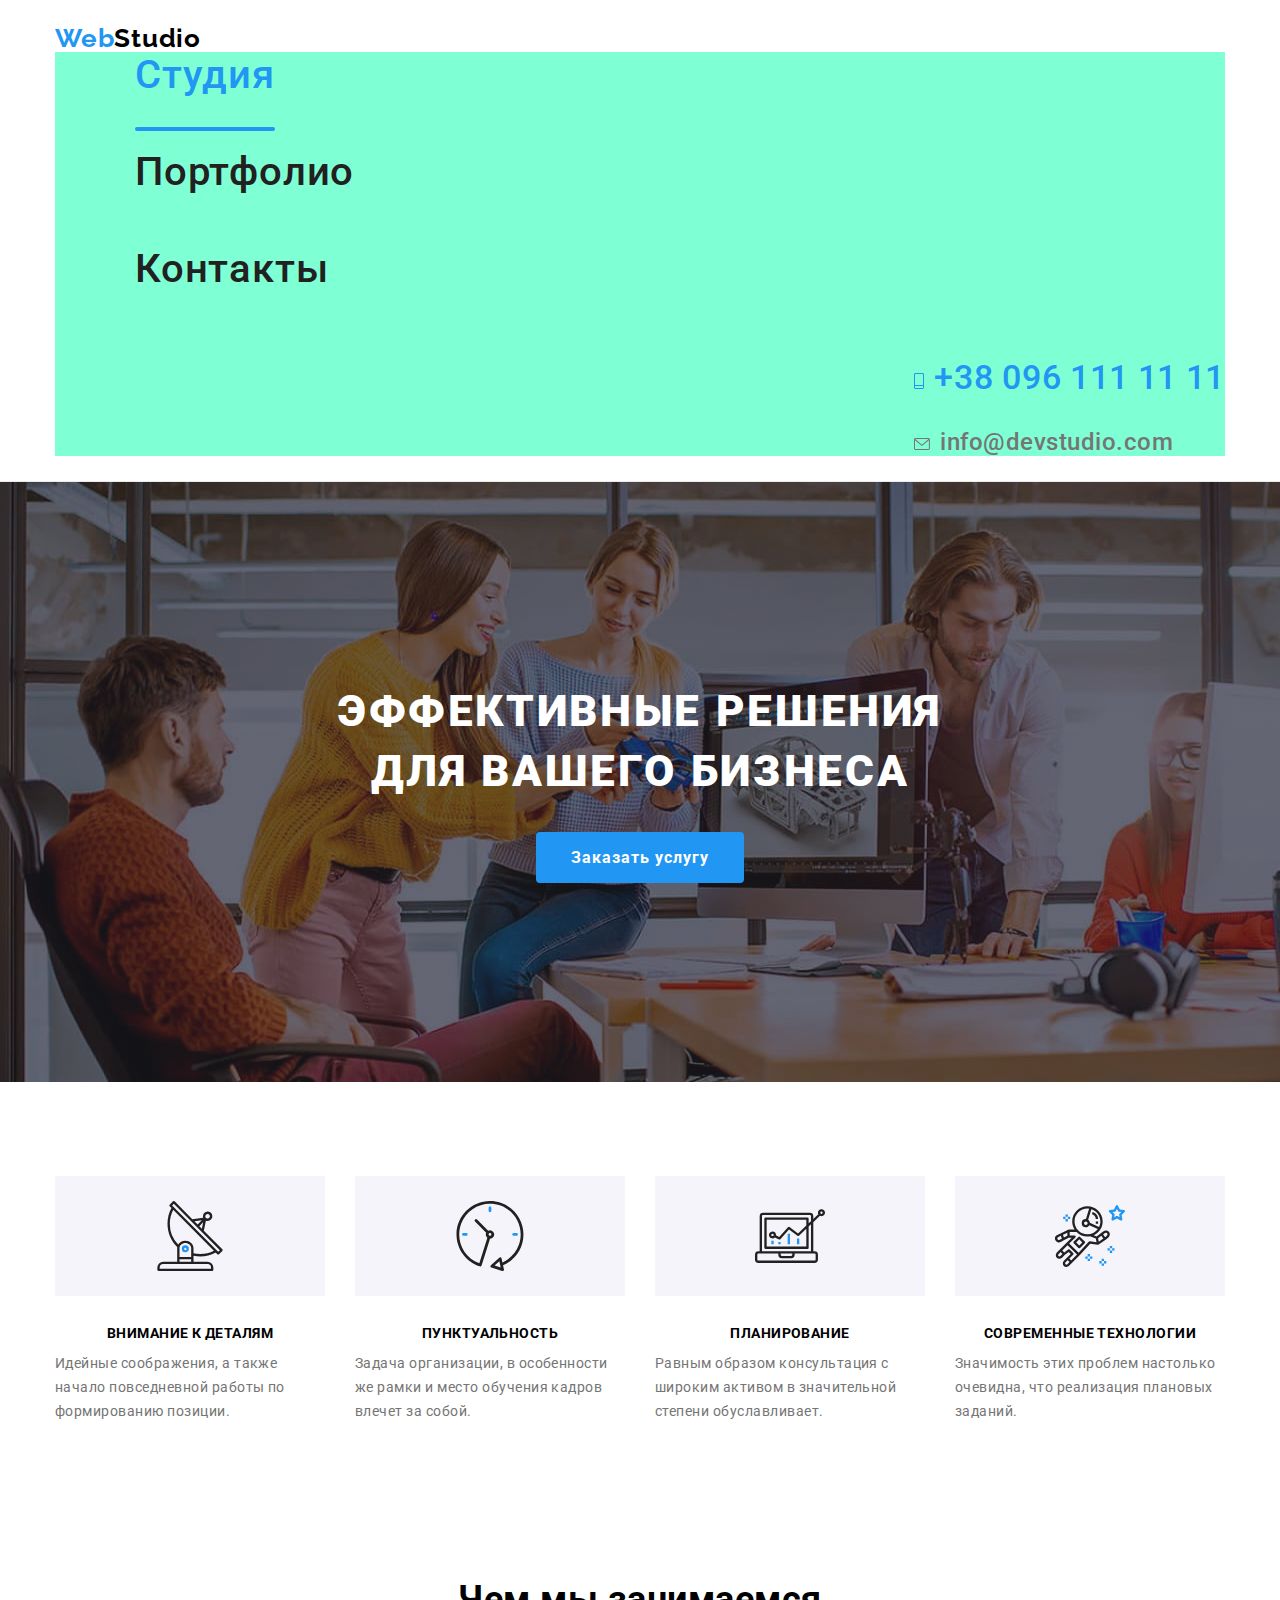
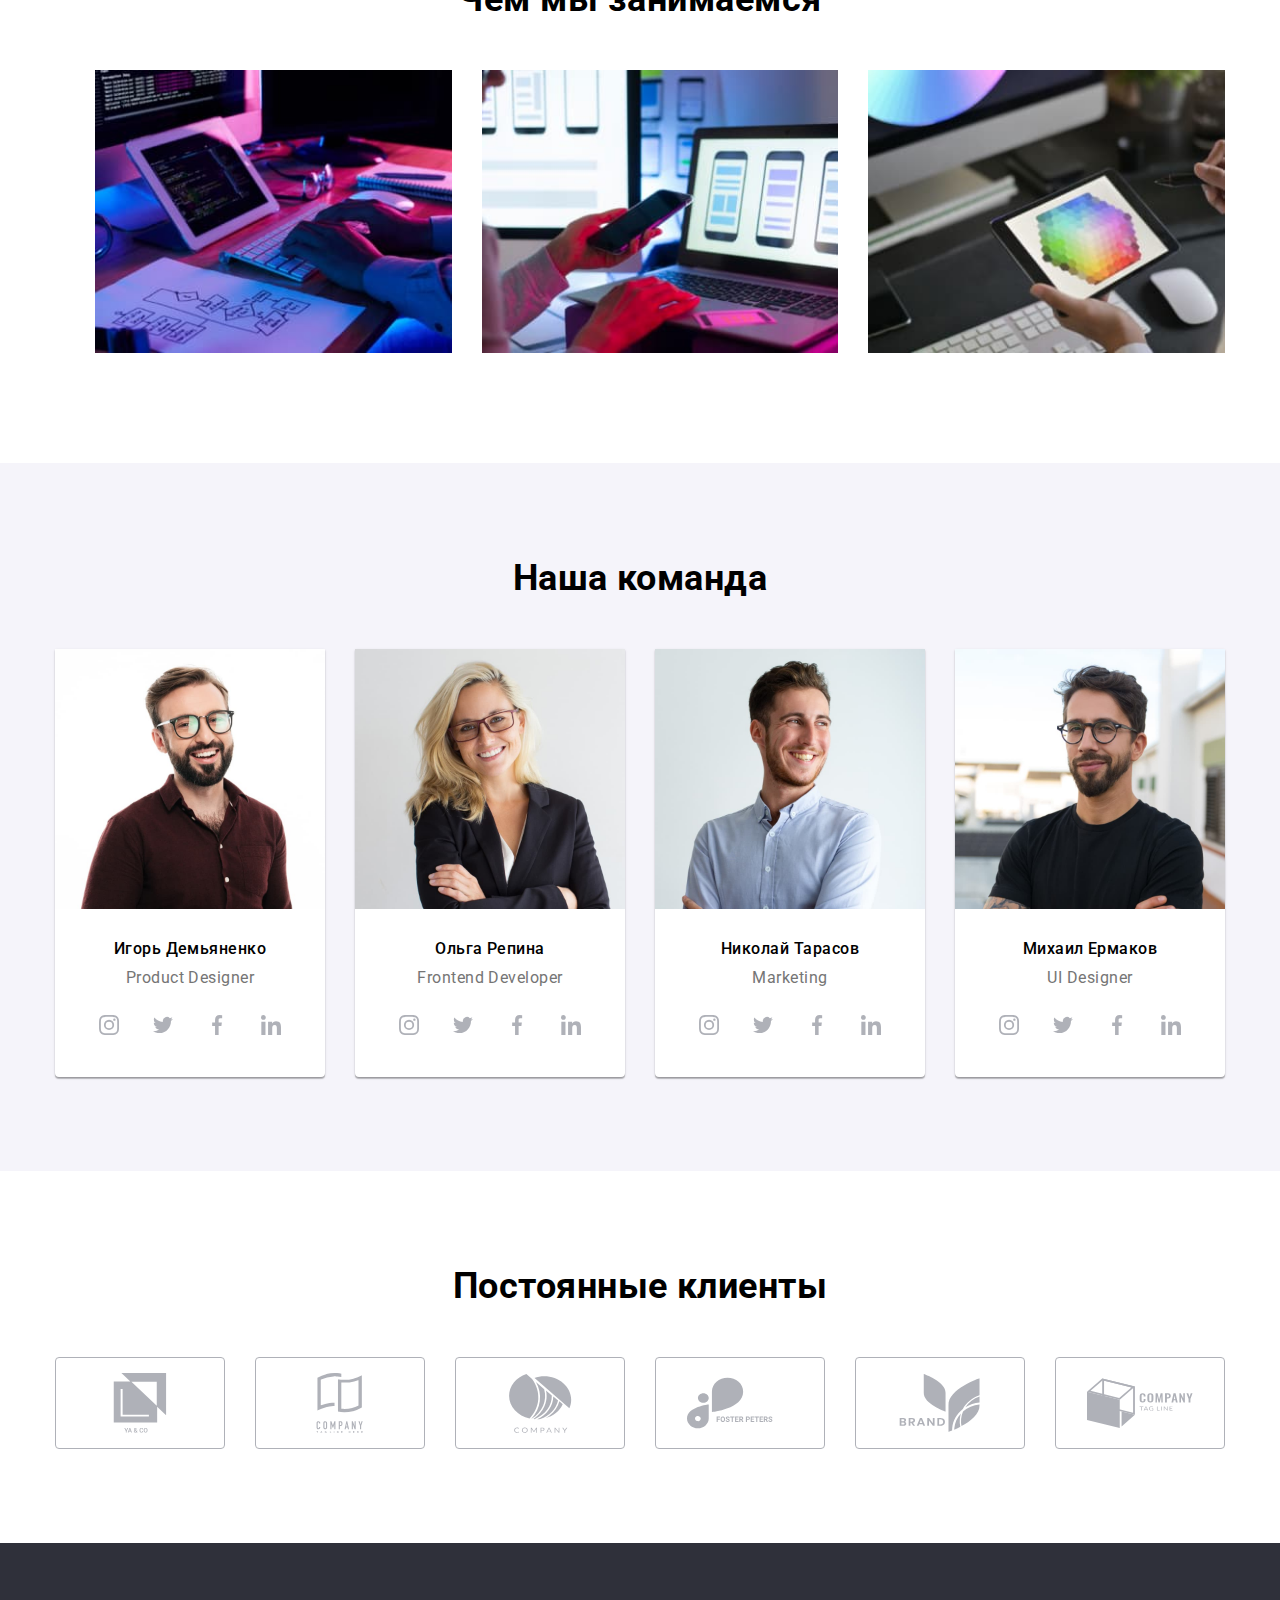
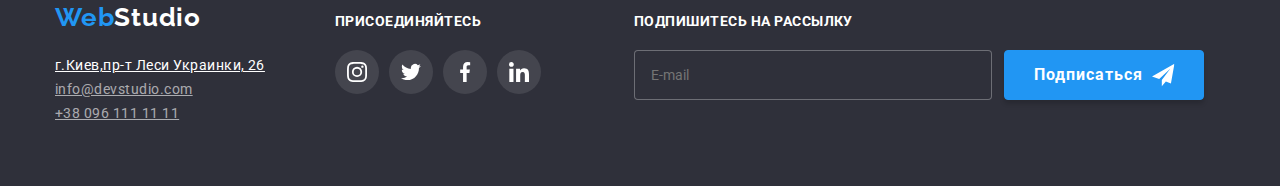
==== commit f3b48097: "add modal window" ====
--- a/index.html
+++ b/index.html
@@ -21,38 +21,41 @@
 <body>
     <header class="header">
         <div class="conteiner header__wrap">
-            <nav class="header__nav">
-                <a class="logo" href="./index.html">
-                    <span class="logo__web">Web</span><span class="logo__studio">Studio</span>
-                </a>
-                <!-- =======КНОПКА ДЛЯ БУРГЕРА====== -->
-                <button class="burger" type="button is-open">
-                    <svg width="40px" height="40px" aria-label="Переключатель мобильного меню">
-                        <use class="icon-close" href="./img/icons.svg#close"></use>
-                        <use class="icon-menu" href="./img/icons.svg#menu"></use>
-                    </svg>
-                </button>
-
-                <!-- <ul class="nav">
-                    <li class="nav__item"><a class="nav__link nav__link--current" href="./index.html">Студия</a>
-                    </li>
-                    <li class="nav__item"><a class="nav__link" href="./portfolio.html">Портфолио</a>
-                    </li>
-                    <li class="nav__item"><a class="nav__link" href="">Контакты</a></li>
-                </ul> -->
-            </nav>
-
-            <!-- <ul class="contact">
-                <li class="contact__item"><a class="contact__link" href="mailto:info@devstudio.com">
-                        <svg class="contact__icon-mail">
-                            <use href="./img/icons.svg#envelope"></use>
-                        </svg>info@devstudio.com</a></li>
-
-                <li class="contact__item"><a class="contact__link" href="tel:+380961111111">
-                        <svg class="contact__icon-tel">
-                            <use href="./img/icons.svg#tel"></use>
-                        </svg>+38 096 111 11 11</a></li>
-            </ul> -->
+            <a class="header__logo logo" href="./index.html">
+                <span class="logo__web">Web</span><span class="logo__studio">Studio</span>
+            </a>
+            <!-- =======КНОПКА ДЛЯ БУРГЕРА====== -->
+            <button type="button" class="burger is-open" aria-expanded="true" aria-controls="burger" data-menu-button>
+                <svg width="40px" height="40px" aria-label="Переключатель мобильного меню">
+                    <use class="icon-close" href="./img/icons.svg#close"></use>
+                    <use class="icon-menu" href="./img/icons.svg#menu"></use>
+                </svg>
+            </button>
+
+            <div class="menu-conteiner" id="menu-conteiner" data-menu>
+                <div class="nav"></div>
+                <nav class="header__nav">
+                    <ul class="nav">
+                        <li class="nav__item"><a class="nav__link nav__link--current" href="./index.html">Студия</a>
+                        </li>
+                        <li class="nav__item"><a class="nav__link" href="./portfolio.html">Портфолио</a>
+                        </li>
+                        <li class="nav__item"><a class="nav__link" href="">Контакты</a></li>
+                    </ul>
+                </nav>
+                <div class="contact"></div>
+                <ul class="contact">
+                    <li class="contact__item"><a class="contact__link mail" href="mailto:info@devstudio.com">
+                            <svg class="contact__icon-mail">
+                                <use href="./img/icons.svg#envelope"></use>
+                            </svg>info@devstudio.com</a></li>
+
+                    <li class="contact__item"><a class="contact__link tel" href="tel:+380961111111">
+                            <svg class="contact__icon-tel">
+                                <use href="./img/icons.svg#tel"></use>
+                            </svg>+38 096 111 11 11</a></li>
+                </ul>
+            </div>
         </div>
     </header>
 
--- a/css/main.min.css
+++ b/css/main.min.css
@@ -1 +1 @@
-/*! modern-normalize v1.1.0 | MIT License | https://github.com/sindresorhus/modern-normalize */*,::before,::after{-webkit-box-sizing:border-box;box-sizing:border-box}html{line-height:1.15;-webkit-text-size-adjust:100%;-moz-tab-size:4;-o-tab-size:4;tab-size:4}body{margin:0;font-family:system-ui,-apple-system,"Segoe UI",Roboto,Helvetica,Arial,sans-serif,"Apple Color Emoji","Segoe UI Emoji"}hr{height:0;color:inherit}abbr[title]{-webkit-text-decoration:underline dotted;text-decoration:underline dotted}b,strong{font-weight:bolder}code,kbd,samp,pre{font-family:ui-monospace,SFMono-Regular,Consolas,"Liberation Mono",Menlo,monospace;font-size:1em}small{font-size:80%}sub,sup{font-size:75%;line-height:0;position:relative;vertical-align:baseline}sub{bottom:-0.25em}sup{top:-0.5em}table{text-indent:0;border-color:inherit}button,input,optgroup,select,textarea{font-family:inherit;font-size:100%;line-height:1.15;margin:0}input,textarea{outline:none}button,select{text-transform:none}button,[type=button],[type=reset],[type=submit]{-webkit-appearance:button}::-moz-focus-inner{border-style:none;padding:0}:-moz-focusring{outline:1px dotted ButtonText}:-moz-ui-invalid{box-shadow:none}legend{padding:0}progress{vertical-align:baseline}::-webkit-inner-spin-button,::-webkit-outer-spin-button{height:auto}[type=search]{-webkit-appearance:textfield;outline-offset:-2px}::-webkit-search-decoration{-webkit-appearance:none}::-webkit-file-upload-button{-webkit-appearance:button;font:inherit}summary{display:list-item}body{font-family:"Roboto",sans-serif;font-weight:400;letter-spacing:.03em;list-style:none;color:var(--main-text-color)}img{display:block;max-width:100%}.features__list,.nav,.contact{padding:0;margin:0;font-style:normal;list-style-type:none;text-decoration:none}.contact__link,.nav__link,.nav,.contact{text-decoration:none}.features,.hero{padding-top:94px;padding-bottom:94px}.hero__button{border-radius:4px;padding:6px 22px;min-width:73px;border:1px solid rgba(0,0,0,0);font-family:inherit;font-weight:500;font-size:16px;line-height:1.63;cursor:pointer;text-align:center;letter-spacing:.03em;color:#212121;background-color:#f5f4fa;-webkit-transition:color var(--main-transformation),background-color var(--main-transformation);transition:color var(--main-transformation),background-color var(--main-transformation)}.conteiner{margin-left:auto;margin-right:auto;padding:0 15px}@media screen and (min-width: 480px){.conteiner{width:480px}}@media screen and (min-width: 768px){.conteiner{width:768px}}@media screen and (min-width: 1200px){.conteiner{width:1200px}}.header{background-color:#fff;border-bottom:1px solid #ececec}.header__nav{display:-webkit-box;display:-ms-flexbox;display:flex;-webkit-box-align:center;-ms-flex-align:center;align-items:center;-webkit-box-pack:justify;-ms-flex-pack:justify;justify-content:space-between}.burger{display:-webkit-inline-box;display:-ms-inline-flexbox;display:inline-flex;margin:0;padding:0;border:none;background-color:rgba(0,0,0,0)}.burger .icon-close{display:none}.burger.is-open .icon-close{display:block}.burger.is-open .icon-menu{display:none}.nav,.contact{display:-webkit-box;display:-ms-flexbox;display:flex;-webkit-box-align:center;-ms-flex-align:center;align-items:center;margin-left:93px;font-weight:500;font-size:14px;line-height:1.14;letter-spacing:.02em;text-decoration:none}.nav__link:hover,.nav__link:focus,.contact__link:hover,.contact__link:focus{color:#2196f3}.nav{gap:50px}.nav__link{position:relative;display:block;color:#212121}.nav__link--current{color:#2196f3}.nav__link--current::after{content:"";position:absolute;bottom:-32px;display:block;width:100%;height:4px;background-color:#2196f3;border-radius:2px}.contact{gap:30px;margin-left:auto}.contact__icon-mail,.contact__icon-tel{width:16px;height:12px;fill:currentColor;margin-right:10px;-webkit-transition:fill var(--main-transformation);transition:fill var(--main-transformation)}.contact__icon-tel{width:10px;height:16px}.contact__icon-mail:hover,.contact__icon-tel:hover{fill:#2196f3}.contact__link{color:#757575}.logo{padding-top:16px;padding-bottom:16px;font-family:"Raleway",sans-serif;font-size:26px;font-weight:700;line-height:1.0769230769;letter-spacing:.03em;text-decoration:none}@media screen and (min-width: 768px){.logo{padding-top:26px;padding-bottom:26px}}@media screen and (min-width: 1200px){.logo{padding-top:24px;padding-bottom:25px}}.logo__web{color:#2196f3}.logo__studio{color:#000}.hero{background-color:#c4c4c4;background-image:-webkit-gradient(linear, left top, right top, from(rgba(47, 48, 58, 0.4)), to(rgba(47, 48, 58, 0.4))),url(../img/head-foto.jpg);background-image:linear-gradient(to right, rgba(47, 48, 58, 0.4), rgba(47, 48, 58, 0.4)),url(../img/head-foto.jpg);height:600px;max-width:1600px;margin-left:auto;margin-right:auto;padding-bottom:200px;padding-top:200px;text-align:center}.hero__title{margin-top:0;margin-bottom:30px;font-weight:900;font-size:44px;line-height:1.36;letter-spacing:.06em;text-transform:uppercase;color:#fff}.hero__button{padding:10px 34px;min-width:200px;font-weight:700;line-height:1.87;letter-spacing:.06em;color:#fff;background-color:#2196f3}.features{padding-bottom:0}@media sreen and (min-width: 768px){.features{display:-webkit-box;display:-ms-flexbox;display:flex;-webkit-box-align:center;-ms-flex-align:center;align-items:center}}@media screen and (min-width: 768px){.features__list{display:-webkit-box;display:-ms-flexbox;display:flex;-ms-flex-wrap:wrap;flex-wrap:wrap;margin:-15px}}@media screen and (min-width: 1200px){.features__list{display:-webkit-box;display:-ms-flexbox;display:flex;-ms-flex-wrap:nowrap;flex-wrap:nowrap;margin:-15px}}@media screen and (min-width: 768px){.features__item{width:calc((100% - 60px)/2);margin:15px}}@media screen and (min-width: 1200px){.features__item{width:calc((100% - 60px)/4);margin:15px}}@media screen and (max-width: 767px){.features__item:not(:last-child){margin-bottom:30px}}.features__box{display:-webkit-box;display:-ms-flexbox;display:flex;-webkit-box-align:center;-ms-flex-align:center;align-items:center;-webkit-box-pack:center;-ms-flex-pack:center;justify-content:center;margin-bottom:30px;height:120px;background-color:#f5f4fa}.features__icon{width:70px;height:70px}.features__title{margin-top:0;margin-bottom:10px;font-size:14px;font-weight:700;line-height:1.14;text-align:center;text-transform:uppercase}.features__text{margin-top:0;margin-bottom:0;font-size:14px;line-height:1.71;text-align:left;color:#757575}/*# sourceMappingURL=main.min.css.map */+/*! modern-normalize v1.1.0 | MIT License | https://github.com/sindresorhus/modern-normalize */*,::before,::after{-webkit-box-sizing:border-box;box-sizing:border-box}html{line-height:1.15;-webkit-text-size-adjust:100%;-moz-tab-size:4;-o-tab-size:4;tab-size:4}body{margin:0;font-family:system-ui,-apple-system,"Segoe UI",Roboto,Helvetica,Arial,sans-serif,"Apple Color Emoji","Segoe UI Emoji"}hr{height:0;color:inherit}abbr[title]{-webkit-text-decoration:underline dotted;text-decoration:underline dotted}b,strong{font-weight:bolder}code,kbd,samp,pre{font-family:ui-monospace,SFMono-Regular,Consolas,"Liberation Mono",Menlo,monospace;font-size:1em}small{font-size:80%}sub,sup{font-size:75%;line-height:0;position:relative;vertical-align:baseline}sub{bottom:-0.25em}sup{top:-0.5em}table{text-indent:0;border-color:inherit}button,input,optgroup,select,textarea{font-family:inherit;font-size:100%;line-height:1.15;margin:0}input,textarea{outline:none}button,select{text-transform:none}button,[type=button],[type=reset],[type=submit]{-webkit-appearance:button}::-moz-focus-inner{border-style:none;padding:0}:-moz-focusring{outline:1px dotted ButtonText}:-moz-ui-invalid{box-shadow:none}legend{padding:0}progress{vertical-align:baseline}::-webkit-inner-spin-button,::-webkit-outer-spin-button{height:auto}[type=search]{-webkit-appearance:textfield;outline-offset:-2px}::-webkit-search-decoration{-webkit-appearance:none}::-webkit-file-upload-button{-webkit-appearance:button;font:inherit}summary{display:list-item}body{font-family:"Roboto",sans-serif;font-weight:400;letter-spacing:.03em;list-style:none;color:var(--main-text-color)}img{display:block;max-width:100%}.footer__social-links,.networks,.social__links,.address__list,.clients__list,.team__list,.work__item,.work,.features__list,.contact,.nav{padding:0;margin:0;font-style:normal;list-style-type:none;text-decoration:none}.contact__link,.nav__link{text-decoration:none}.footer,.clients,.team,.work,.features,.hero,.header{padding-top:94px;padding-bottom:94px}.modal__button,.form__button,.hero__button{border-radius:4px;padding:6px 22px;min-width:73px;border:1px solid rgba(0,0,0,0);font-family:inherit;font-weight:500;font-size:16px;line-height:1.63;cursor:pointer;text-align:center;letter-spacing:.03em;color:#212121;background-color:#f5f4fa;-webkit-transition:color var(--main-transformation),background-color var(--main-transformation);transition:color var(--main-transformation),background-color var(--main-transformation)}.conteiner{margin-left:auto;margin-right:auto;padding:0 15px}@media screen and (min-width: 480px){.conteiner{width:480px}}@media screen and (min-width: 768px){.conteiner{width:768px}}@media screen and (min-width: 1200px){.conteiner{width:1200px}}.header{position:relative;background-color:#fff;border-bottom:1px solid #ececec;padding-top:16px;padding-bottom:16px}@media screen and (min-width: 768px){.header{padding-top:26px;padding-bottom:26px}}@media screen and (min-width: 1200px){.header{padding-top:24px;padding-bottom:25px}}.nav{display:-webkit-box;display:-ms-flexbox;display:flex;-webkit-box-orient:vertical;-webkit-box-direction:normal;-ms-flex-direction:column;flex-direction:column;-webkit-box-align:start;-ms-flex-align:start;align-items:flex-start;padding-left:40px;gap:50px;font-weight:500;font-size:40px;line-height:1.17;letter-spacing:.02em}.contact{display:-webkit-box;display:-ms-flexbox;display:flex;-webkit-box-orient:vertical;-webkit-box-direction:reverse;-ms-flex-direction:column-reverse;flex-direction:column-reverse;margin-top:306px;padding-left:40px;font-weight:500;font-size:14px;line-height:1.14;letter-spacing:.02em;text-decoration:none}.contact__link:hover,.contact__link:focus{color:#2196f3}.nav__link{position:relative;display:block;color:#212121}.nav__link--current{color:#2196f3}@media screen and (min-width: 768px){.nav__link--current::after{content:"";position:absolute;bottom:-32px;display:block;width:100%;height:4px;background-color:#2196f3;border-radius:2px}}.contact{gap:30px;margin-left:auto}.contact__icon-mail,.contact__icon-tel{width:16px;height:12px;fill:currentColor;margin-right:10px;-webkit-transition:fill var(--main-transformation);transition:fill var(--main-transformation)}.contact__icon-tel{width:10px;height:16px}.contact__icon-mail:hover,.contact__icon-tel:hover{fill:#2196f3}.contact__link{font-weight:500;line-height:1.17;letter-spacing:.02em}.contact__link.tel{font-size:34px;color:#2196f3}.contact__link.mail{font-size:24px;color:#757575}.logo{font-family:"Raleway",sans-serif;font-size:26px;font-weight:700;line-height:1.0769230769;letter-spacing:.03em;text-decoration:none}.logo__web{color:#2196f3}.logo__studio{color:#000}.footer__logo__studio{color:#fff}.hero{background-color:#c4c4c4;background-image:-webkit-gradient(linear, left top, right top, from(rgba(47, 48, 58, 0.4)), to(rgba(47, 48, 58, 0.4))),url(../img/head-foto.jpg);background-image:linear-gradient(to right, rgba(47, 48, 58, 0.4), rgba(47, 48, 58, 0.4)),url(../img/head-foto.jpg);height:600px;max-width:1600px;margin-left:auto;margin-right:auto;padding-bottom:200px;padding-top:200px;text-align:center}.hero__title{margin-top:0;margin-bottom:30px;font-weight:900;font-size:26px;line-height:1.36;letter-spacing:.06em;text-transform:uppercase;color:#fff}@media screen and (min-width: 1200px){.hero__title{font-size:44px}}.hero__button{padding:10px 34px;min-width:200px;font-weight:700;line-height:1.87;letter-spacing:.06em;color:#fff;background-color:#2196f3}.features{padding-bottom:60px}@media sreen and (min-width: 768px){.features{display:-webkit-box;display:-ms-flexbox;display:flex;-webkit-box-align:center;-ms-flex-align:center;align-items:center;-webkit-box-pack:center;-ms-flex-pack:center;justify-content:center}}@media screen and (min-width: 768px){.features__list{display:-webkit-box;display:-ms-flexbox;display:flex;-ms-flex-wrap:wrap;flex-wrap:wrap;margin:-15px}}@media screen and (min-width: 1200px){.features__list{display:-webkit-box;display:-ms-flexbox;display:flex;-ms-flex-wrap:nowrap;flex-wrap:nowrap;margin:-15px}}@media screen and (min-width: 768px){.features__item{width:calc((100% - 60px)/2);margin:15px}}@media screen and (min-width: 1200px){.features__item{width:calc((100% - 60px)/4);margin:15px}}@media screen and (max-width: 767px){.features__item:not(:last-child){margin-bottom:30px}}.features__box{display:-webkit-box;display:-ms-flexbox;display:flex;-webkit-box-align:center;-ms-flex-align:center;align-items:center;-webkit-box-pack:center;-ms-flex-pack:center;justify-content:center;margin-bottom:30px;height:120px;background-color:#f5f4fa}.features__icon{width:70px;height:70px}.features__title{margin-top:0;margin-bottom:10px;font-size:14px;font-weight:700;line-height:1.14;text-align:center;text-transform:uppercase}.features__text{margin-top:0;margin-bottom:0;font-size:14px;line-height:1.71;text-align:left;color:#757575}.work{display:none}@media screen and (min-width: 1200px){.work{display:inherit}}.work__title{margin-top:0;margin-bottom:50px;font-weight:700;font-size:36px;line-height:1.17;text-align:center}.work__list{display:-webkit-box;display:-ms-flexbox;display:flex;-webkit-box-align:center;-ms-flex-align:center;align-items:center;-webkit-box-pack:center;-ms-flex-pack:center;justify-content:center;gap:30px}.work__item{position:relative}.work__item:hover .work__label{opacity:1}.work__label{position:absolute;bottom:0;content:"";width:100%;height:70px;opacity:0;display:-webkit-box;display:-ms-flexbox;display:flex;-webkit-box-align:center;-ms-flex-align:center;align-items:center;-webkit-box-pack:center;-ms-flex-pack:center;justify-content:center;justify-content:center;margin:0;font-weight:700;font-size:14px;line-height:1.14;text-align:center;text-transform:uppercase;letter-spacing:.03em;color:#fff;background-color:rgba(47,48,58,.8);-webkit-transition:opacity var(--main-transformation);transition:opacity var(--main-transformation)}.team{line-height:1.19}.team:nth-child(2n){background-color:#f5f4fa}.team__title{margin-top:0;margin-bottom:50px;font-weight:700;font-size:36px;line-height:1.17;text-align:center}.team__list{margin:-15px;display:-webkit-box;display:-ms-flexbox;display:flex;-ms-flex-wrap:wrap;flex-wrap:wrap}@media screen and (min-width: 1200px){.team__list{-ms-flex-wrap:nowrap;flex-wrap:nowrap}}.team__card{background-color:#fff;border-radius:0px 0px 4px 4px;-webkit-box-shadow:0px 1px 3px rgba(0,0,0,.12),0px 1px 1px rgba(0,0,0,.14),0px 2px 1px rgba(0,0,0,.2);box-shadow:0px 1px 3px rgba(0,0,0,.12),0px 1px 1px rgba(0,0,0,.14),0px 2px 1px rgba(0,0,0,.2)}@media screen and (min-width: 768px){.team__card{width:calc((100% - 60px)/2);margin:15px}}@media screen and (min-width: 1200px){.team__card{width:calc((100% - 60px)/4);margin:15px}}.staff{padding-top:30px}.staff__name{margin:0px;margin-bottom:10px;font-weight:500;font-size:16px;text-align:center}.staff__position{margin:0;margin-bottom:16px;font-size:16px;color:#757575;text-align:center}.clients__title{margin-top:0;margin-bottom:50px;font-weight:700;font-size:36px;line-height:1.17;text-align:center}.clients__list{display:-webkit-box;display:-ms-flexbox;display:flex;-ms-flex-wrap:wrap;flex-wrap:wrap;margin:-15px}.clients__link{display:-webkit-box;display:-ms-flexbox;display:flex;-webkit-box-align:center;-ms-flex-align:center;align-items:center;-webkit-box-pack:center;-ms-flex-pack:center;justify-content:center;-ms-flex-wrap:wrap;flex-wrap:wrap;height:92px;border:1px solid #afb1b8;border-radius:4px;-webkit-transition:border-color var(--main-transformation);transition:border-color var(--main-transformation)}.clients__link:hover,.clients__link:focus,.clients__link:hover .clients__icon,.clients__link:focus .clients__icon{border-color:#2196f3;fill:#2196f3}.clients__icon{width:106px;height:60px;fill:#afb1b8;-webkit-transition:fill var(--main-transformation);transition:fill var(--main-transformation)}.clients__item{width:calc((100% - 60px)/2);margin:15px}@media screen and (min-width: 768px){.clients__item{width:calc((100% - 90px)/3);margin:15px}}@media screen and (min-width: 1200px){.clients__item{width:calc((100% - 180px)/6);margin:15px}}.footer{padding-top:60px;padding-bottom:60px;font-size:14px;line-height:1.71;text-align:center;background-color:#2f303a}@media screen and (min-width: 1200px){.footer{text-align:left}}@media screen and (min-width: 768px){.footer__wrap{display:-webkit-inline-box;display:-ms-inline-flexbox;display:inline-flex;-webkit-box-align:baseline;-ms-flex-align:baseline;align-items:baseline;-ms-flex-pack:distribute;justify-content:space-around;-ms-flex-wrap:wrap;flex-wrap:wrap}}@media screen and (min-width: 1200px){.footer__wrap{display:-webkit-box;display:-ms-flexbox;display:flex;-webkit-box-align:baseline;-ms-flex-align:baseline;align-items:baseline;-webkit-box-pack:start;-ms-flex-pack:start;justify-content:flex-start}}.footer__nav{margin-bottom:60px}@media screen and (min-width: 768px){.footer__nav{margin-bottom:0}}@media screen and (min-width: 1200px){.footer__nav{margin-bottom:0;margin-right:70px}}.footer__social-links{margin-bottom:60px}@media screen and (min-width: 768px){.footer__social-links{margin-bottom:0}}.address{margin-top:20px;text-decoration:none}.address__item::not(:last-child){margin-bottom:9px}.address__link{margin-bottom:9px;color:rgba(255,255,255,.6)}.address__link--place{margin-bottom:9px;color:#fff}@media screen and (min-width: 1200px){.join{margin-right:93px}}.join__title{margin:0;margin-bottom:20px;font-weight:700;font-size:14px;text-transform:uppercase;line-height:1.14;color:#fff}.subscribe__title{margin:0;margin-bottom:20px;font-weight:700;font-size:14px;text-transform:uppercase;line-height:1.14;color:#fff}@media screen and (min-width: 768px){.form{display:-webkit-box;display:-ms-flexbox;display:flex;-webkit-box-orient:vertical;-webkit-box-direction:normal;-ms-flex-direction:column;flex-direction:column;-webkit-box-align:center;-ms-flex-align:center;align-items:center;-webkit-box-pack:center;-ms-flex-pack:center;justify-content:center}}@media screen and (min-width: 1200px){.form{display:-webkit-box;display:-ms-flexbox;display:flex;-webkit-box-orient:horizontal;-webkit-box-direction:normal;-ms-flex-direction:row;flex-direction:row;-webkit-box-align:center;-ms-flex-align:center;align-items:center;-webkit-box-pack:justify;-ms-flex-pack:justify;justify-content:space-between}}.form__input{padding:0;margin:0;padding-left:16px;height:50px;width:358px;border:1px solid rgba(255,255,255,.3);border-radius:4px;color:#fff;background-color:#2f303a}.form__button{display:-webkit-inline-box;display:-ms-inline-flexbox;display:inline-flex;-webkit-box-align:center;-ms-flex-align:center;align-items:center;-webkit-box-pack:center;-ms-flex-pack:center;justify-content:center;margin-top:20px;padding-left:29px;padding-top:10px;padding-bottom:10px;padding-right:28px;max-width:200px;height:50px;text-decoration:none;font-weight:700;line-height:1.87;letter-spacing:.06em;border:1px solid #2196f3;-webkit-box-shadow:0px 4px 4px 0px rgba(0,0,0,.15);box-shadow:0px 4px 4px 0px rgba(0,0,0,.15);color:#fff;background-color:#2196f3}@media screen and (min-width: 1200px){.form__button{margin-left:12px;margin-top:0}}.form__icon{width:24px;height:24px;margin-left:10px}.social__links{display:-webkit-box;display:-ms-flexbox;display:flex;-webkit-box-align:center;-ms-flex-align:center;align-items:center;-webkit-box-pack:center;-ms-flex-pack:center;justify-content:center;margin-left:32px;margin-right:32px;margin-bottom:30px;gap:10px}.networks__link{display:-webkit-box;display:-ms-flexbox;display:flex;-webkit-box-align:center;-ms-flex-align:center;align-items:center;-webkit-box-pack:center;-ms-flex-pack:center;justify-content:center;border:rgba(0,0,0,0);border-radius:50%;width:44px;height:44px;fill:#afb1b8;-webkit-transition:fill var(--main-transformation),background-color var(--main-transformation);transition:fill var(--main-transformation),background-color var(--main-transformation)}.networks__link:hover,.networks__link:focus{fill:#fff;background-color:#2196f3}.networks__icon{width:20px;height:20px}.footer__social-links{display:-webkit-box;display:-ms-flexbox;display:flex;-webkit-box-align:center;-ms-flex-align:center;align-items:center;-webkit-box-pack:center;-ms-flex-pack:center;justify-content:center;gap:10px}.footer__social-links .networks__link{fill:#fff;background-color:rgba(255,255,255,.1)}.footer__social-links .networks__link:hover,.footer__social-links .networks__link:focus{fill:#fff;color:rgba(255,255,255,.1);background-color:#2196f3}.backdrop{position:fixed;top:0;left:0;width:100%;height:100%;background-color:rgba(0,0,0,.2);opacity:1;-webkit-transition:opacity 250ms cubic-bezier(0.4, 0, 0.2, 1);transition:opacity 250ms cubic-bezier(0.4, 0, 0.2, 1);padding-top:93px;padding-bottom:93px;padding-left:15px;padding-right:15px;overflow-y:scroll}@media screen and (min-width: 768px){.backdrop{padding:0}}.is-hidden{opacity:0;pointer-events:none}.modal{padding:40px;min-width:450px;min-height:609px;border-radius:4px;background-color:#fff;-webkit-box-shadow:0px 2px 1px 0px rgba(0,0,0,.2),0px 1px 1px 0px rgba(0,0,0,.14),0px 1px 3px 0px rgba(0,0,0,.12);box-shadow:0px 2px 1px 0px rgba(0,0,0,.2),0px 1px 1px 0px rgba(0,0,0,.14),0px 1px 3px 0px rgba(0,0,0,.12)}@media screen and (min-width: 768px){.modal{position:absolute;top:50%;left:50%;-webkit-transform:translate(-50%, -50%);transform:translate(-50%, -50%)}}@media screen and (min-width: 1200px){.modal{max-width:528px;max-height:581px}}.modal__close{position:absolute;top:8px;right:8px;display:-webkit-box;display:-ms-flexbox;display:flex;-webkit-box-align:center;-ms-flex-align:center;align-items:center;-webkit-box-pack:center;-ms-flex-pack:center;justify-content:center;cursor:pointer;width:30px;height:30px;background-color:rgba(0,0,0,0);border:1px solid rgba(0,0,0,.1);border-radius:50%;-webkit-transition:fill var(--main-transformation);transition:fill var(--main-transformation)}.modal__close:hover .modal__img,.modal__close:focus .modal__img{fill:#2196f3}.modal__img{width:11px;height:11px}.modal__button{margin-top:30px;padding:10px 56px;min-width:200px;font-weight:700;line-height:1.87;letter-spacing:.06em;color:#fff;background-color:#2196f3;-webkit-box-shadow:0px 2px 1px 0px rgba(0,0,0,.2),0px 1px 1px 0px rgba(0,0,0,.14),0px 1px 3px 0px rgba(0,0,0,.12);box-shadow:0px 2px 1px 0px rgba(0,0,0,.2),0px 1px 1px 0px rgba(0,0,0,.14),0px 1px 3px 0px rgba(0,0,0,.12)}.modal__form{text-align:center}.modal__title{padding:0;margin:0;margin-bottom:12px;font-weight:700;font-size:20px;line-height:1.15;text-align:center}.form__label{display:block;margin-bottom:4px;font-size:12px;line-height:1.16;text-align:left;color:#757575}.form__comment{display:-webkit-box;display:-ms-flexbox;display:flex;-webkit-box-align:center;-ms-flex-align:center;align-items:center;-webkit-box-pack:center;-ms-flex-pack:center;justify-content:center;resize:none;padding:12px 16px;height:120px;width:100%;border:1px solid rgba(33,33,33,.2)}.form__comment::-webkit-input-placeholder{font-size:12px;color:rgba(117,117,117,.5)}.form__comment::-moz-placeholder{font-size:12px;color:rgba(117,117,117,.5)}.form__comment:-ms-input-placeholder{font-size:12px;color:rgba(117,117,117,.5)}.form__comment::-ms-input-placeholder{font-size:12px;color:rgba(117,117,117,.5)}.form__comment::placeholder{font-size:12px;color:rgba(117,117,117,.5)}.form__deal{display:-webkit-box;display:-ms-flexbox;display:flex;-webkit-box-align:center;-ms-flex-align:center;align-items:center;-webkit-box-pack:center;-ms-flex-pack:center;justify-content:center;margin-top:20px;font-size:14px;letter-spacing:.03em;text-align:center;color:#757575}.form__link{margin-left:5px;color:#2196f3}.field{position:relative}.field__icon{position:absolute;top:0;-webkit-transform:translate(50%, 50%);transform:translate(50%, 50%);width:18px;height:18px;fill:#212121}.field:hover .field__input,.field__input:focus,.field:hover .field__icon{border-color:#2196f3;fill:#2196f3}.field:focus-within .field__icon{fill:#2196f3;outline:rgba(0,0,0,0);outline-color:#2196f3}.field__input{border:1px solid rgba(33,33,33,.2);border-radius:4px;min-height:40px;padding-left:42px;width:100%}.checkbox{-webkit-appearance:none;-moz-appearance:none;appearance:none;position:absolute}.checkbox__icon{display:inline-block;width:16px;height:15px;margin-right:9px;background-color:#fff;border:2px solid #212121;border-radius:2px}.checkbox:checked+.checkbox__icon{background-image:url(../img/check.svg);background-repeat:no-repeat;background-size:contain;background-origin:content-box;background-color:#2196f3;border:1px solid #2196f3}.burger{position:absolute;top:0;right:0;-webkit-transform:translate(-50%, 25%);transform:translate(-50%, 25%);display:-webkit-inline-box;display:-ms-inline-flexbox;display:inline-flex;margin:0;padding:0;border:none;background-color:rgba(0,0,0,0)}.burger .icon-menu{display:none}.burger.is-open .icon-close{display:none}.burger.is-open .icon-menu{display:block}@media screen and (min-width: 768px){.burger{display:none}}.menu-conteiner{background-color:#7fffd4}.menu-conteiner.is-open{display:block}@media screen and (max-width: 767px){.menu-conteiner{display:none;position:absolute;top:100%;left:0;width:100%}}@media screen and (min-width: 768px){.menu-conteiner{display:-webkit-box;display:-ms-flexbox;display:flex}}/*# sourceMappingURL=main.min.css.map */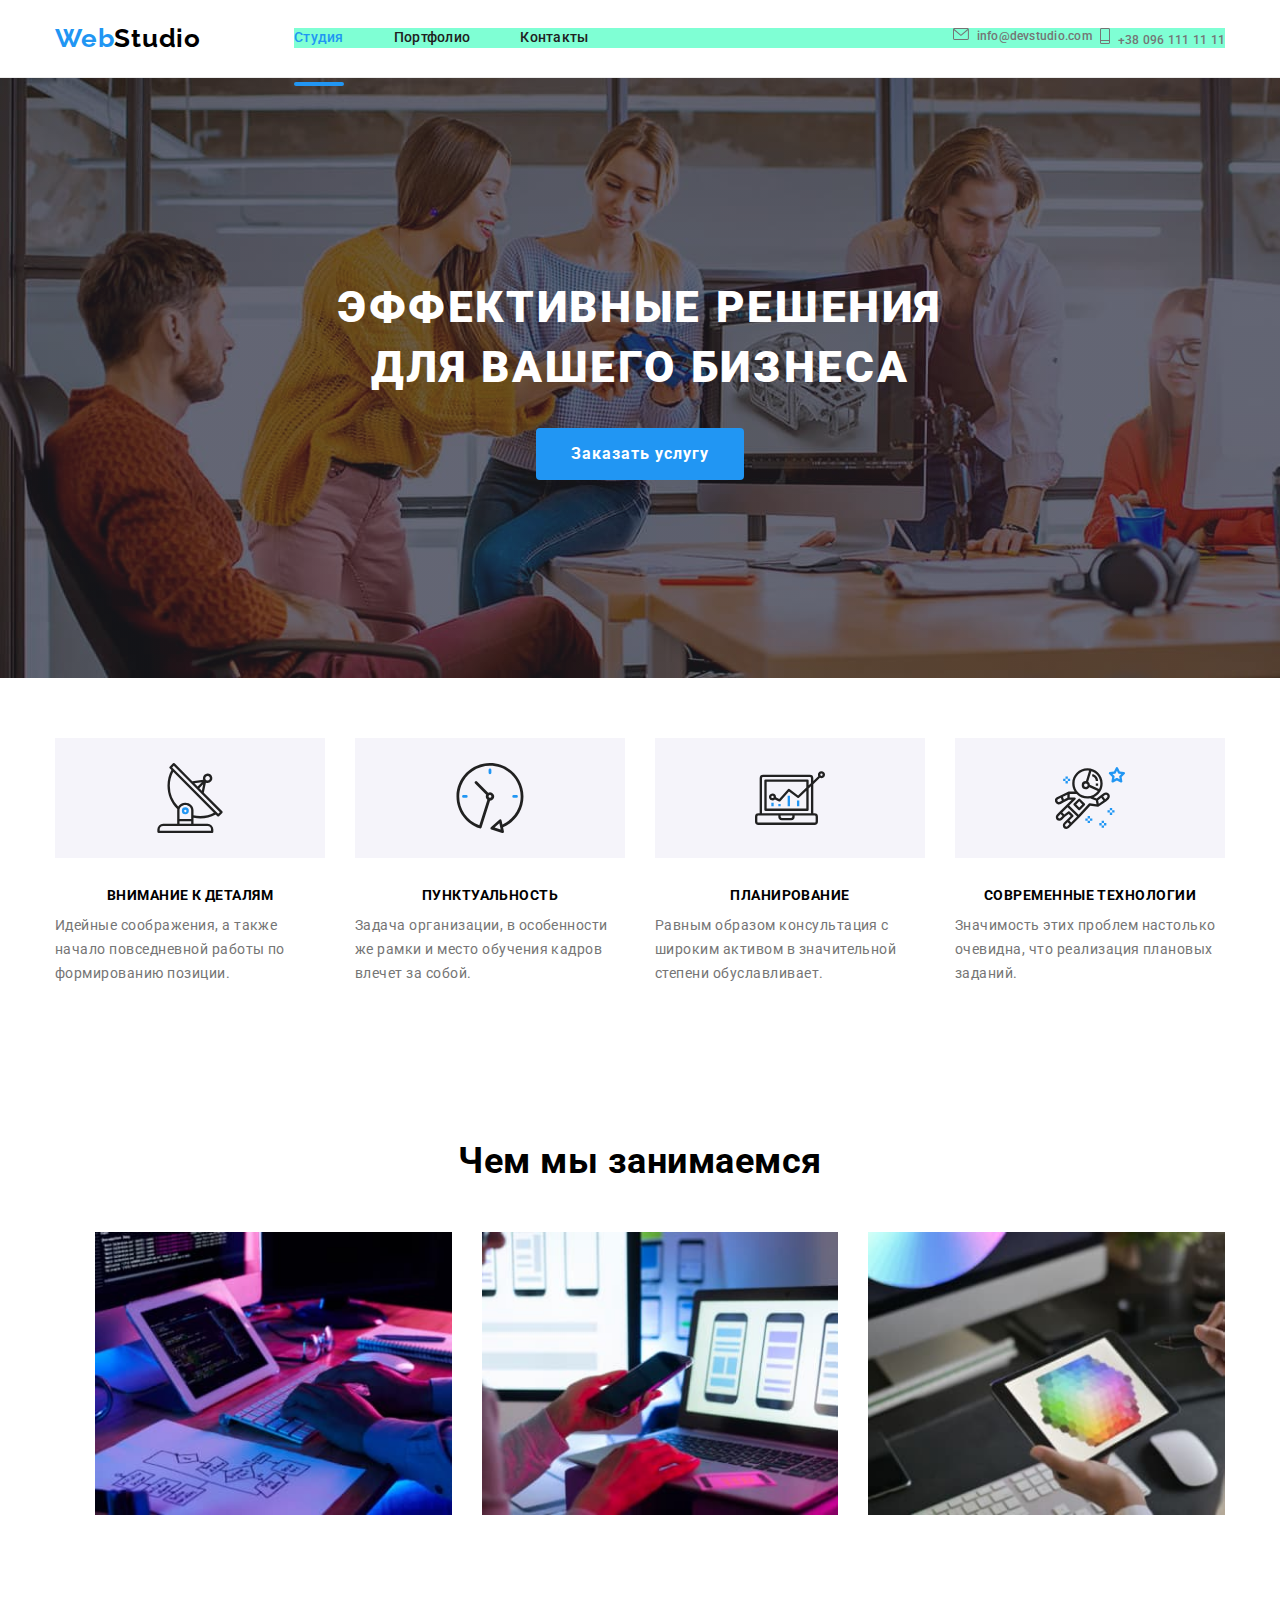
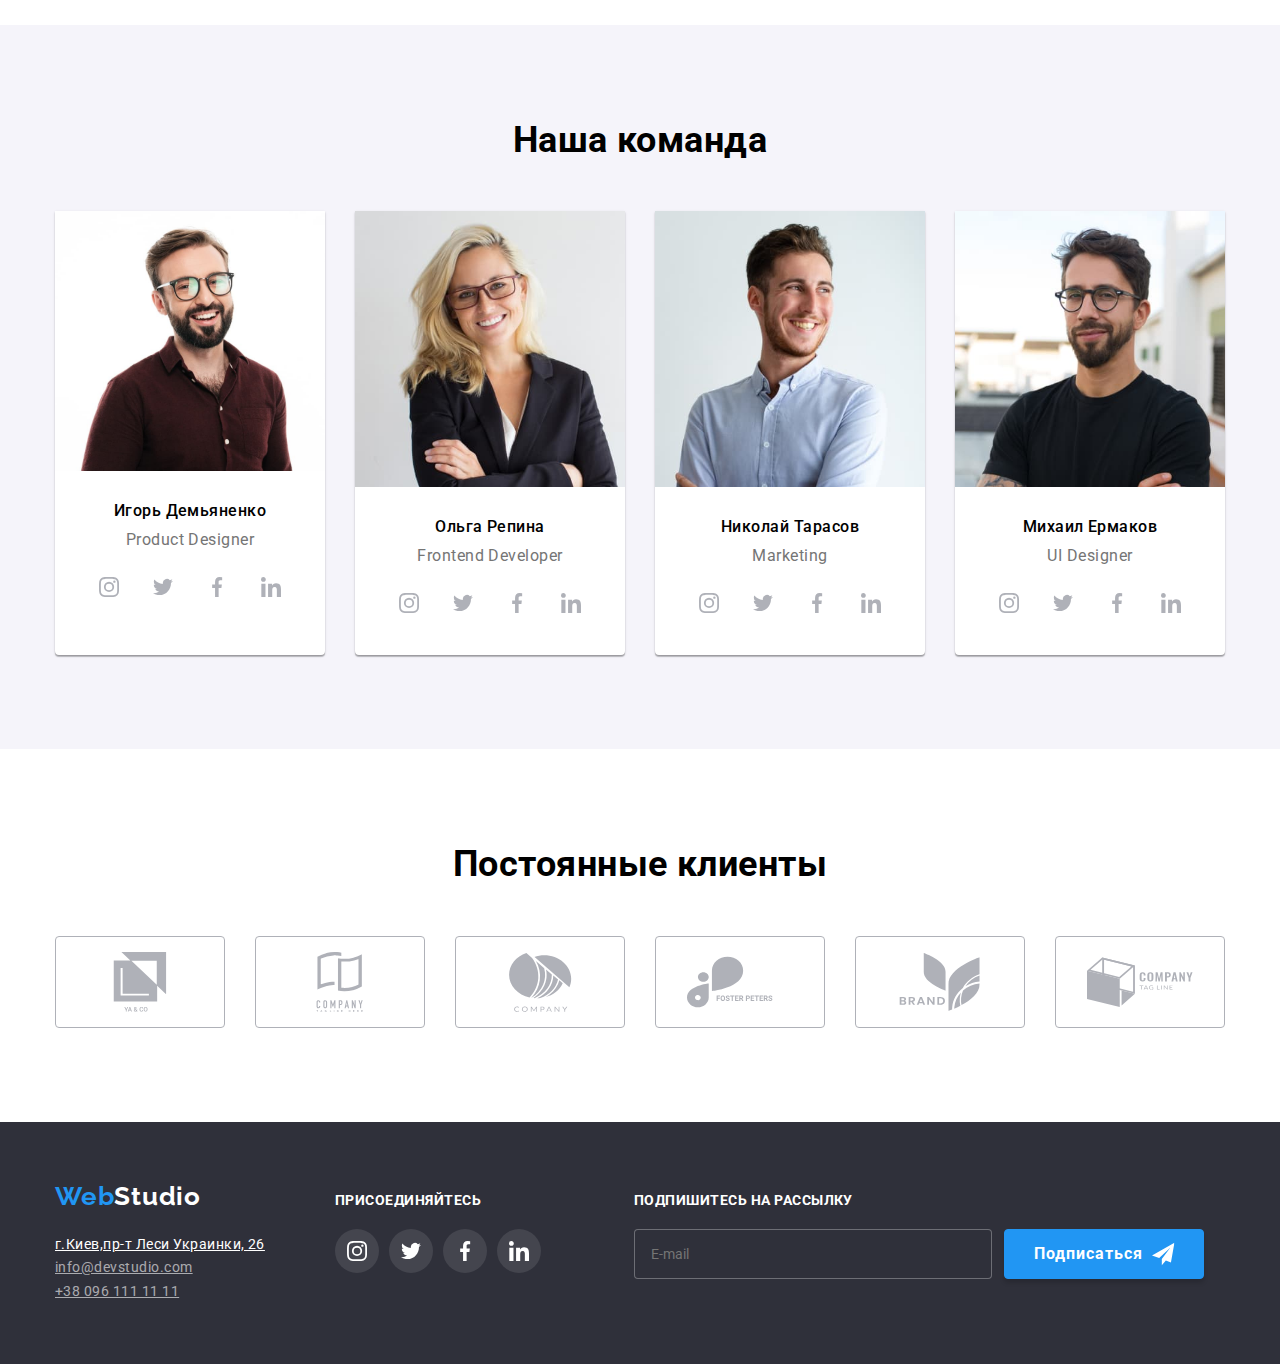
==== commit 4ec6c04d: "сделана страница студия и портфолио" ====
--- a/index.html
+++ b/index.html
@@ -33,7 +33,6 @@
             </button>
 
             <div class="menu-conteiner" id="menu-conteiner" data-menu>
-                <div class="nav"></div>
                 <nav class="header__nav">
                     <ul class="nav">
                         <li class="nav__item"><a class="nav__link nav__link--current" href="./index.html">Студия</a>
@@ -43,7 +42,6 @@
                         <li class="nav__item"><a class="nav__link" href="">Контакты</a></li>
                     </ul>
                 </nav>
-                <div class="contact"></div>
                 <ul class="contact">
                     <li class="contact__item"><a class="contact__link mail" href="mailto:info@devstudio.com">
                             <svg class="contact__icon-mail">
@@ -54,6 +52,12 @@
                             <svg class="contact__icon-tel">
                                 <use href="./img/icons.svg#tel"></use>
                             </svg>+38 096 111 11 11</a></li>
+                </ul>
+                <ul class="header__networks">
+                    <li><a class="link-text" href="https://twitter.com">Twitter</a></li>
+                    <li><a class="link-text" href="https://www.instagram.com">Instagram</a></li>
+                    <li><a class="link-text" href="https://www.facebook.com">Facebook</a></li>
+                    <li><a class="link-text" href="https://www.linkedin.com">LinkedIn</a></li>
                 </ul>
             </div>
         </div>
@@ -146,7 +150,8 @@
                 <h2 class="team__title">Наша команда</h2>
                 <ul class="team__list">
                     <li class="team__card">
-                        <img src="./img/igor.jpg" alt="фото Игоря" width="270px">
+                        <img srcset="./img/staff/igor.jpg 1x, ./img/staff/igor@2x.jpg 2x" src="./img/staff/igor.jpg"
+                            alt="фото Игоря" sizes="(min-width: 1200px) 25vw, (min-width:768px) 50vw, 100vw">
                         <div class="staff">
                             <h3 class="staff__name">Игорь Демьяненко</h3>
                             <p class="staff__position">Product Designer</p>
@@ -192,7 +197,8 @@
                     </li>
 
                     <li class="team__card">
-                        <img src="./img/olga.jpg" alt="фото Ольги" width="270">
+                        <img srcset="./img/staff/olga.jpg 1x, ./img/staff/olga@2x.jpg 2x" src="./img/olga.jpg"
+                            alt="фото Ольги" sizes="(min-width: 1200px) 25vw, (min-width:768px) 50vw, 100vw">
                         <div class="staff">
                             <h3 class="staff__name">Ольга Репина</h3>
                             <p class="staff__position">Frontend Developer</p>
@@ -238,7 +244,8 @@
                     </li>
 
                     <li class="team__card">
-                        <img src="./img/nikolai.jpg" alt="фото Николая" width="270">
+                        <img srcset="./img/staff/nikolai.jpg 1x, ./img/staff/nikolai@2x.jpg 2x" src="./img/nikolai.jpg"
+                            alt="фото Николая" sizes="(min-width: 1200px) 25vw, (min-width:768px) 50vw, 100vw">
                         <div class="staff">
                             <h3 class="staff__name">Николай Тарасов</h3>
                             <p class="staff__position">Marketing</p>
@@ -284,7 +291,8 @@
                     </li>
 
                     <li class="team__card">
-                        <img src="./img/mihail.jpg" alt="фото Михаила" width="270">
+                        <img srcset="./img/staff/mihail.jpg 1x, ./img/staff/mihail2x.jpg 2x" src="./img/mihail.jpg"
+                            alt="фото Михаила" sizes="(min-width: 1200px) 25vw, (min-width:768px) 50vw, 100vw">
                         <div class="staff">
                             <h3 class="staff__name">Михаил Ермаков</h3>
                             <p class="staff__position">UI Designer</p>
--- a/css/main.min.css
+++ b/css/main.min.css
@@ -1 +1 @@
-/*! modern-normalize v1.1.0 | MIT License | https://github.com/sindresorhus/modern-normalize */*,::before,::after{-webkit-box-sizing:border-box;box-sizing:border-box}html{line-height:1.15;-webkit-text-size-adjust:100%;-moz-tab-size:4;-o-tab-size:4;tab-size:4}body{margin:0;font-family:system-ui,-apple-system,"Segoe UI",Roboto,Helvetica,Arial,sans-serif,"Apple Color Emoji","Segoe UI Emoji"}hr{height:0;color:inherit}abbr[title]{-webkit-text-decoration:underline dotted;text-decoration:underline dotted}b,strong{font-weight:bolder}code,kbd,samp,pre{font-family:ui-monospace,SFMono-Regular,Consolas,"Liberation Mono",Menlo,monospace;font-size:1em}small{font-size:80%}sub,sup{font-size:75%;line-height:0;position:relative;vertical-align:baseline}sub{bottom:-0.25em}sup{top:-0.5em}table{text-indent:0;border-color:inherit}button,input,optgroup,select,textarea{font-family:inherit;font-size:100%;line-height:1.15;margin:0}input,textarea{outline:none}button,select{text-transform:none}button,[type=button],[type=reset],[type=submit]{-webkit-appearance:button}::-moz-focus-inner{border-style:none;padding:0}:-moz-focusring{outline:1px dotted ButtonText}:-moz-ui-invalid{box-shadow:none}legend{padding:0}progress{vertical-align:baseline}::-webkit-inner-spin-button,::-webkit-outer-spin-button{height:auto}[type=search]{-webkit-appearance:textfield;outline-offset:-2px}::-webkit-search-decoration{-webkit-appearance:none}::-webkit-file-upload-button{-webkit-appearance:button;font:inherit}summary{display:list-item}body{font-family:"Roboto",sans-serif;font-weight:400;letter-spacing:.03em;list-style:none;color:var(--main-text-color)}img{display:block;max-width:100%}.footer__social-links,.networks,.social__links,.address__list,.clients__list,.team__list,.work__item,.work,.features__list,.contact,.nav{padding:0;margin:0;font-style:normal;list-style-type:none;text-decoration:none}.contact__link,.nav__link{text-decoration:none}.footer,.clients,.team,.work,.features,.hero,.header{padding-top:94px;padding-bottom:94px}.modal__button,.form__button,.hero__button{border-radius:4px;padding:6px 22px;min-width:73px;border:1px solid rgba(0,0,0,0);font-family:inherit;font-weight:500;font-size:16px;line-height:1.63;cursor:pointer;text-align:center;letter-spacing:.03em;color:#212121;background-color:#f5f4fa;-webkit-transition:color var(--main-transformation),background-color var(--main-transformation);transition:color var(--main-transformation),background-color var(--main-transformation)}.conteiner{margin-left:auto;margin-right:auto;padding:0 15px}@media screen and (min-width: 480px){.conteiner{width:480px}}@media screen and (min-width: 768px){.conteiner{width:768px}}@media screen and (min-width: 1200px){.conteiner{width:1200px}}.header{position:relative;background-color:#fff;border-bottom:1px solid #ececec;padding-top:16px;padding-bottom:16px}@media screen and (min-width: 768px){.header{padding-top:26px;padding-bottom:26px}}@media screen and (min-width: 1200px){.header{padding-top:24px;padding-bottom:25px}}.nav{display:-webkit-box;display:-ms-flexbox;display:flex;-webkit-box-orient:vertical;-webkit-box-direction:normal;-ms-flex-direction:column;flex-direction:column;-webkit-box-align:start;-ms-flex-align:start;align-items:flex-start;padding-left:40px;gap:50px;font-weight:500;font-size:40px;line-height:1.17;letter-spacing:.02em}.contact{display:-webkit-box;display:-ms-flexbox;display:flex;-webkit-box-orient:vertical;-webkit-box-direction:reverse;-ms-flex-direction:column-reverse;flex-direction:column-reverse;margin-top:306px;padding-left:40px;font-weight:500;font-size:14px;line-height:1.14;letter-spacing:.02em;text-decoration:none}.contact__link:hover,.contact__link:focus{color:#2196f3}.nav__link{position:relative;display:block;color:#212121}.nav__link--current{color:#2196f3}@media screen and (min-width: 768px){.nav__link--current::after{content:"";position:absolute;bottom:-32px;display:block;width:100%;height:4px;background-color:#2196f3;border-radius:2px}}.contact{gap:30px;margin-left:auto}.contact__icon-mail,.contact__icon-tel{width:16px;height:12px;fill:currentColor;margin-right:10px;-webkit-transition:fill var(--main-transformation);transition:fill var(--main-transformation)}.contact__icon-tel{width:10px;height:16px}.contact__icon-mail:hover,.contact__icon-tel:hover{fill:#2196f3}.contact__link{font-weight:500;line-height:1.17;letter-spacing:.02em}.contact__link.tel{font-size:34px;color:#2196f3}.contact__link.mail{font-size:24px;color:#757575}.logo{font-family:"Raleway",sans-serif;font-size:26px;font-weight:700;line-height:1.0769230769;letter-spacing:.03em;text-decoration:none}.logo__web{color:#2196f3}.logo__studio{color:#000}.footer__logo__studio{color:#fff}.hero{background-color:#c4c4c4;background-image:-webkit-gradient(linear, left top, right top, from(rgba(47, 48, 58, 0.4)), to(rgba(47, 48, 58, 0.4))),url(../img/head-foto.jpg);background-image:linear-gradient(to right, rgba(47, 48, 58, 0.4), rgba(47, 48, 58, 0.4)),url(../img/head-foto.jpg);height:600px;max-width:1600px;margin-left:auto;margin-right:auto;padding-bottom:200px;padding-top:200px;text-align:center}.hero__title{margin-top:0;margin-bottom:30px;font-weight:900;font-size:26px;line-height:1.36;letter-spacing:.06em;text-transform:uppercase;color:#fff}@media screen and (min-width: 1200px){.hero__title{font-size:44px}}.hero__button{padding:10px 34px;min-width:200px;font-weight:700;line-height:1.87;letter-spacing:.06em;color:#fff;background-color:#2196f3}.features{padding-bottom:60px}@media sreen and (min-width: 768px){.features{display:-webkit-box;display:-ms-flexbox;display:flex;-webkit-box-align:center;-ms-flex-align:center;align-items:center;-webkit-box-pack:center;-ms-flex-pack:center;justify-content:center}}@media screen and (min-width: 768px){.features__list{display:-webkit-box;display:-ms-flexbox;display:flex;-ms-flex-wrap:wrap;flex-wrap:wrap;margin:-15px}}@media screen and (min-width: 1200px){.features__list{display:-webkit-box;display:-ms-flexbox;display:flex;-ms-flex-wrap:nowrap;flex-wrap:nowrap;margin:-15px}}@media screen and (min-width: 768px){.features__item{width:calc((100% - 60px)/2);margin:15px}}@media screen and (min-width: 1200px){.features__item{width:calc((100% - 60px)/4);margin:15px}}@media screen and (max-width: 767px){.features__item:not(:last-child){margin-bottom:30px}}.features__box{display:-webkit-box;display:-ms-flexbox;display:flex;-webkit-box-align:center;-ms-flex-align:center;align-items:center;-webkit-box-pack:center;-ms-flex-pack:center;justify-content:center;margin-bottom:30px;height:120px;background-color:#f5f4fa}.features__icon{width:70px;height:70px}.features__title{margin-top:0;margin-bottom:10px;font-size:14px;font-weight:700;line-height:1.14;text-align:center;text-transform:uppercase}.features__text{margin-top:0;margin-bottom:0;font-size:14px;line-height:1.71;text-align:left;color:#757575}.work{display:none}@media screen and (min-width: 1200px){.work{display:inherit}}.work__title{margin-top:0;margin-bottom:50px;font-weight:700;font-size:36px;line-height:1.17;text-align:center}.work__list{display:-webkit-box;display:-ms-flexbox;display:flex;-webkit-box-align:center;-ms-flex-align:center;align-items:center;-webkit-box-pack:center;-ms-flex-pack:center;justify-content:center;gap:30px}.work__item{position:relative}.work__item:hover .work__label{opacity:1}.work__label{position:absolute;bottom:0;content:"";width:100%;height:70px;opacity:0;display:-webkit-box;display:-ms-flexbox;display:flex;-webkit-box-align:center;-ms-flex-align:center;align-items:center;-webkit-box-pack:center;-ms-flex-pack:center;justify-content:center;justify-content:center;margin:0;font-weight:700;font-size:14px;line-height:1.14;text-align:center;text-transform:uppercase;letter-spacing:.03em;color:#fff;background-color:rgba(47,48,58,.8);-webkit-transition:opacity var(--main-transformation);transition:opacity var(--main-transformation)}.team{line-height:1.19}.team:nth-child(2n){background-color:#f5f4fa}.team__title{margin-top:0;margin-bottom:50px;font-weight:700;font-size:36px;line-height:1.17;text-align:center}.team__list{margin:-15px;display:-webkit-box;display:-ms-flexbox;display:flex;-ms-flex-wrap:wrap;flex-wrap:wrap}@media screen and (min-width: 1200px){.team__list{-ms-flex-wrap:nowrap;flex-wrap:nowrap}}.team__card{background-color:#fff;border-radius:0px 0px 4px 4px;-webkit-box-shadow:0px 1px 3px rgba(0,0,0,.12),0px 1px 1px rgba(0,0,0,.14),0px 2px 1px rgba(0,0,0,.2);box-shadow:0px 1px 3px rgba(0,0,0,.12),0px 1px 1px rgba(0,0,0,.14),0px 2px 1px rgba(0,0,0,.2)}@media screen and (min-width: 768px){.team__card{width:calc((100% - 60px)/2);margin:15px}}@media screen and (min-width: 1200px){.team__card{width:calc((100% - 60px)/4);margin:15px}}.staff{padding-top:30px}.staff__name{margin:0px;margin-bottom:10px;font-weight:500;font-size:16px;text-align:center}.staff__position{margin:0;margin-bottom:16px;font-size:16px;color:#757575;text-align:center}.clients__title{margin-top:0;margin-bottom:50px;font-weight:700;font-size:36px;line-height:1.17;text-align:center}.clients__list{display:-webkit-box;display:-ms-flexbox;display:flex;-ms-flex-wrap:wrap;flex-wrap:wrap;margin:-15px}.clients__link{display:-webkit-box;display:-ms-flexbox;display:flex;-webkit-box-align:center;-ms-flex-align:center;align-items:center;-webkit-box-pack:center;-ms-flex-pack:center;justify-content:center;-ms-flex-wrap:wrap;flex-wrap:wrap;height:92px;border:1px solid #afb1b8;border-radius:4px;-webkit-transition:border-color var(--main-transformation);transition:border-color var(--main-transformation)}.clients__link:hover,.clients__link:focus,.clients__link:hover .clients__icon,.clients__link:focus .clients__icon{border-color:#2196f3;fill:#2196f3}.clients__icon{width:106px;height:60px;fill:#afb1b8;-webkit-transition:fill var(--main-transformation);transition:fill var(--main-transformation)}.clients__item{width:calc((100% - 60px)/2);margin:15px}@media screen and (min-width: 768px){.clients__item{width:calc((100% - 90px)/3);margin:15px}}@media screen and (min-width: 1200px){.clients__item{width:calc((100% - 180px)/6);margin:15px}}.footer{padding-top:60px;padding-bottom:60px;font-size:14px;line-height:1.71;text-align:center;background-color:#2f303a}@media screen and (min-width: 1200px){.footer{text-align:left}}@media screen and (min-width: 768px){.footer__wrap{display:-webkit-inline-box;display:-ms-inline-flexbox;display:inline-flex;-webkit-box-align:baseline;-ms-flex-align:baseline;align-items:baseline;-ms-flex-pack:distribute;justify-content:space-around;-ms-flex-wrap:wrap;flex-wrap:wrap}}@media screen and (min-width: 1200px){.footer__wrap{display:-webkit-box;display:-ms-flexbox;display:flex;-webkit-box-align:baseline;-ms-flex-align:baseline;align-items:baseline;-webkit-box-pack:start;-ms-flex-pack:start;justify-content:flex-start}}.footer__nav{margin-bottom:60px}@media screen and (min-width: 768px){.footer__nav{margin-bottom:0}}@media screen and (min-width: 1200px){.footer__nav{margin-bottom:0;margin-right:70px}}.footer__social-links{margin-bottom:60px}@media screen and (min-width: 768px){.footer__social-links{margin-bottom:0}}.address{margin-top:20px;text-decoration:none}.address__item::not(:last-child){margin-bottom:9px}.address__link{margin-bottom:9px;color:rgba(255,255,255,.6)}.address__link--place{margin-bottom:9px;color:#fff}@media screen and (min-width: 1200px){.join{margin-right:93px}}.join__title{margin:0;margin-bottom:20px;font-weight:700;font-size:14px;text-transform:uppercase;line-height:1.14;color:#fff}.subscribe__title{margin:0;margin-bottom:20px;font-weight:700;font-size:14px;text-transform:uppercase;line-height:1.14;color:#fff}@media screen and (min-width: 768px){.form{display:-webkit-box;display:-ms-flexbox;display:flex;-webkit-box-orient:vertical;-webkit-box-direction:normal;-ms-flex-direction:column;flex-direction:column;-webkit-box-align:center;-ms-flex-align:center;align-items:center;-webkit-box-pack:center;-ms-flex-pack:center;justify-content:center}}@media screen and (min-width: 1200px){.form{display:-webkit-box;display:-ms-flexbox;display:flex;-webkit-box-orient:horizontal;-webkit-box-direction:normal;-ms-flex-direction:row;flex-direction:row;-webkit-box-align:center;-ms-flex-align:center;align-items:center;-webkit-box-pack:justify;-ms-flex-pack:justify;justify-content:space-between}}.form__input{padding:0;margin:0;padding-left:16px;height:50px;width:358px;border:1px solid rgba(255,255,255,.3);border-radius:4px;color:#fff;background-color:#2f303a}.form__button{display:-webkit-inline-box;display:-ms-inline-flexbox;display:inline-flex;-webkit-box-align:center;-ms-flex-align:center;align-items:center;-webkit-box-pack:center;-ms-flex-pack:center;justify-content:center;margin-top:20px;padding-left:29px;padding-top:10px;padding-bottom:10px;padding-right:28px;max-width:200px;height:50px;text-decoration:none;font-weight:700;line-height:1.87;letter-spacing:.06em;border:1px solid #2196f3;-webkit-box-shadow:0px 4px 4px 0px rgba(0,0,0,.15);box-shadow:0px 4px 4px 0px rgba(0,0,0,.15);color:#fff;background-color:#2196f3}@media screen and (min-width: 1200px){.form__button{margin-left:12px;margin-top:0}}.form__icon{width:24px;height:24px;margin-left:10px}.social__links{display:-webkit-box;display:-ms-flexbox;display:flex;-webkit-box-align:center;-ms-flex-align:center;align-items:center;-webkit-box-pack:center;-ms-flex-pack:center;justify-content:center;margin-left:32px;margin-right:32px;margin-bottom:30px;gap:10px}.networks__link{display:-webkit-box;display:-ms-flexbox;display:flex;-webkit-box-align:center;-ms-flex-align:center;align-items:center;-webkit-box-pack:center;-ms-flex-pack:center;justify-content:center;border:rgba(0,0,0,0);border-radius:50%;width:44px;height:44px;fill:#afb1b8;-webkit-transition:fill var(--main-transformation),background-color var(--main-transformation);transition:fill var(--main-transformation),background-color var(--main-transformation)}.networks__link:hover,.networks__link:focus{fill:#fff;background-color:#2196f3}.networks__icon{width:20px;height:20px}.footer__social-links{display:-webkit-box;display:-ms-flexbox;display:flex;-webkit-box-align:center;-ms-flex-align:center;align-items:center;-webkit-box-pack:center;-ms-flex-pack:center;justify-content:center;gap:10px}.footer__social-links .networks__link{fill:#fff;background-color:rgba(255,255,255,.1)}.footer__social-links .networks__link:hover,.footer__social-links .networks__link:focus{fill:#fff;color:rgba(255,255,255,.1);background-color:#2196f3}.backdrop{position:fixed;top:0;left:0;width:100%;height:100%;background-color:rgba(0,0,0,.2);opacity:1;-webkit-transition:opacity 250ms cubic-bezier(0.4, 0, 0.2, 1);transition:opacity 250ms cubic-bezier(0.4, 0, 0.2, 1);padding-top:93px;padding-bottom:93px;padding-left:15px;padding-right:15px;overflow-y:scroll}@media screen and (min-width: 768px){.backdrop{padding:0}}.is-hidden{opacity:0;pointer-events:none}.modal{padding:40px;min-width:450px;min-height:609px;border-radius:4px;background-color:#fff;-webkit-box-shadow:0px 2px 1px 0px rgba(0,0,0,.2),0px 1px 1px 0px rgba(0,0,0,.14),0px 1px 3px 0px rgba(0,0,0,.12);box-shadow:0px 2px 1px 0px rgba(0,0,0,.2),0px 1px 1px 0px rgba(0,0,0,.14),0px 1px 3px 0px rgba(0,0,0,.12)}@media screen and (min-width: 768px){.modal{position:absolute;top:50%;left:50%;-webkit-transform:translate(-50%, -50%);transform:translate(-50%, -50%)}}@media screen and (min-width: 1200px){.modal{max-width:528px;max-height:581px}}.modal__close{position:absolute;top:8px;right:8px;display:-webkit-box;display:-ms-flexbox;display:flex;-webkit-box-align:center;-ms-flex-align:center;align-items:center;-webkit-box-pack:center;-ms-flex-pack:center;justify-content:center;cursor:pointer;width:30px;height:30px;background-color:rgba(0,0,0,0);border:1px solid rgba(0,0,0,.1);border-radius:50%;-webkit-transition:fill var(--main-transformation);transition:fill var(--main-transformation)}.modal__close:hover .modal__img,.modal__close:focus .modal__img{fill:#2196f3}.modal__img{width:11px;height:11px}.modal__button{margin-top:30px;padding:10px 56px;min-width:200px;font-weight:700;line-height:1.87;letter-spacing:.06em;color:#fff;background-color:#2196f3;-webkit-box-shadow:0px 2px 1px 0px rgba(0,0,0,.2),0px 1px 1px 0px rgba(0,0,0,.14),0px 1px 3px 0px rgba(0,0,0,.12);box-shadow:0px 2px 1px 0px rgba(0,0,0,.2),0px 1px 1px 0px rgba(0,0,0,.14),0px 1px 3px 0px rgba(0,0,0,.12)}.modal__form{text-align:center}.modal__title{padding:0;margin:0;margin-bottom:12px;font-weight:700;font-size:20px;line-height:1.15;text-align:center}.form__label{display:block;margin-bottom:4px;font-size:12px;line-height:1.16;text-align:left;color:#757575}.form__comment{display:-webkit-box;display:-ms-flexbox;display:flex;-webkit-box-align:center;-ms-flex-align:center;align-items:center;-webkit-box-pack:center;-ms-flex-pack:center;justify-content:center;resize:none;padding:12px 16px;height:120px;width:100%;border:1px solid rgba(33,33,33,.2)}.form__comment::-webkit-input-placeholder{font-size:12px;color:rgba(117,117,117,.5)}.form__comment::-moz-placeholder{font-size:12px;color:rgba(117,117,117,.5)}.form__comment:-ms-input-placeholder{font-size:12px;color:rgba(117,117,117,.5)}.form__comment::-ms-input-placeholder{font-size:12px;color:rgba(117,117,117,.5)}.form__comment::placeholder{font-size:12px;color:rgba(117,117,117,.5)}.form__deal{display:-webkit-box;display:-ms-flexbox;display:flex;-webkit-box-align:center;-ms-flex-align:center;align-items:center;-webkit-box-pack:center;-ms-flex-pack:center;justify-content:center;margin-top:20px;font-size:14px;letter-spacing:.03em;text-align:center;color:#757575}.form__link{margin-left:5px;color:#2196f3}.field{position:relative}.field__icon{position:absolute;top:0;-webkit-transform:translate(50%, 50%);transform:translate(50%, 50%);width:18px;height:18px;fill:#212121}.field:hover .field__input,.field__input:focus,.field:hover .field__icon{border-color:#2196f3;fill:#2196f3}.field:focus-within .field__icon{fill:#2196f3;outline:rgba(0,0,0,0);outline-color:#2196f3}.field__input{border:1px solid rgba(33,33,33,.2);border-radius:4px;min-height:40px;padding-left:42px;width:100%}.checkbox{-webkit-appearance:none;-moz-appearance:none;appearance:none;position:absolute}.checkbox__icon{display:inline-block;width:16px;height:15px;margin-right:9px;background-color:#fff;border:2px solid #212121;border-radius:2px}.checkbox:checked+.checkbox__icon{background-image:url(../img/check.svg);background-repeat:no-repeat;background-size:contain;background-origin:content-box;background-color:#2196f3;border:1px solid #2196f3}.burger{position:absolute;top:0;right:0;-webkit-transform:translate(-50%, 25%);transform:translate(-50%, 25%);display:-webkit-inline-box;display:-ms-inline-flexbox;display:inline-flex;margin:0;padding:0;border:none;background-color:rgba(0,0,0,0)}.burger .icon-menu{display:none}.burger.is-open .icon-close{display:none}.burger.is-open .icon-menu{display:block}@media screen and (min-width: 768px){.burger{display:none}}.menu-conteiner{background-color:#7fffd4}.menu-conteiner.is-open{display:block}@media screen and (max-width: 767px){.menu-conteiner{display:none;position:absolute;top:100%;left:0;width:100%}}@media screen and (min-width: 768px){.menu-conteiner{display:-webkit-box;display:-ms-flexbox;display:flex}}/*# sourceMappingURL=main.min.css.map */+/*! modern-normalize v1.1.0 | MIT License | https://github.com/sindresorhus/modern-normalize */*,::before,::after{-webkit-box-sizing:border-box;box-sizing:border-box}html{line-height:1.15;-webkit-text-size-adjust:100%;-moz-tab-size:4;-o-tab-size:4;tab-size:4}body{margin:0;font-family:system-ui,-apple-system,"Segoe UI",Roboto,Helvetica,Arial,sans-serif,"Apple Color Emoji","Segoe UI Emoji"}hr{height:0;color:inherit}abbr[title]{-webkit-text-decoration:underline dotted;text-decoration:underline dotted}b,strong{font-weight:bolder}code,kbd,samp,pre{font-family:ui-monospace,SFMono-Regular,Consolas,"Liberation Mono",Menlo,monospace;font-size:1em}small{font-size:80%}sub,sup{font-size:75%;line-height:0;position:relative;vertical-align:baseline}sub{bottom:-0.25em}sup{top:-0.5em}table{text-indent:0;border-color:inherit}button,input,optgroup,select,textarea{font-family:inherit;font-size:100%;line-height:1.15;margin:0}input,textarea{outline:none}button,select{text-transform:none}button,[type=button],[type=reset],[type=submit]{-webkit-appearance:button}::-moz-focus-inner{border-style:none;padding:0}:-moz-focusring{outline:1px dotted ButtonText}:-moz-ui-invalid{box-shadow:none}legend{padding:0}progress{vertical-align:baseline}::-webkit-inner-spin-button,::-webkit-outer-spin-button{height:auto}[type=search]{-webkit-appearance:textfield;outline-offset:-2px}::-webkit-search-decoration{-webkit-appearance:none}::-webkit-file-upload-button{-webkit-appearance:button;font:inherit}summary{display:list-item}body{font-family:"Roboto",sans-serif;font-weight:400;letter-spacing:.03em;list-style:none;color:var(--main-text-color)}img{display:block;max-width:100%;height:auto}.footer__social-links,.networks,.social__links,.address__list,.clients__list,.team__list,.work__item,.work,.features__list,.contact,.nav,.header__networks{padding:0;margin:0;font-style:normal;list-style-type:none;text-decoration:none}.contact__link,.nav__link,.header__networks{text-decoration:none}.footer,.clients,.team,.work,.features,.hero,.header{padding:60px 0px}@media screen and (min-width: 768px){.footer,.clients,.team,.work,.features,.hero,.header{padding:94px 0px}}.modal__button,.form__button,.hero__button{border-radius:4px;padding:6px 22px;min-width:73px;border:1px solid rgba(0,0,0,0);font-family:inherit;font-weight:500;font-size:16px;line-height:1.63;cursor:pointer;text-align:center;letter-spacing:.03em;color:#212121;background-color:#f5f4fa;-webkit-transition:color var(--main-transformation),background-color var(--main-transformation);transition:color var(--main-transformation),background-color var(--main-transformation)}.conteiner{margin-left:auto;margin-right:auto;padding:0 15px}@media screen and (min-width: 480px){.conteiner{width:480px}}@media screen and (min-width: 768px){.conteiner{width:768px}}@media screen and (min-width: 1200px){.conteiner{width:1200px}}.header{position:relative;background-color:#fff;border-bottom:1px solid #ececec;padding-top:16px;padding-bottom:16px}@media screen and (min-width: 768px){.header{padding-top:26px;padding-bottom:26px}}@media screen and (min-width: 1200px){.header{padding-top:24px;padding-bottom:25px}}@media screen and (min-width: 768px){.header__wrap{display:-webkit-box;display:-ms-flexbox;display:flex;-webkit-box-align:center;-ms-flex-align:center;align-items:center;-webkit-box-pack:justify;-ms-flex-pack:justify;justify-content:space-between}}@media screen and (min-width: 1200px){.header__wrap{display:-webkit-box;display:-ms-flexbox;display:flex;-webkit-box-align:center;-ms-flex-align:center;align-items:center;-webkit-box-pack:start;-ms-flex-pack:start;justify-content:flex-start}}.header__networks{display:-webkit-box;display:-ms-flexbox;display:flex;-webkit-box-align:center;-ms-flex-align:center;align-items:center;margin-top:64px;margin-bottom:48px;gap:20px}@media screen and (min-width: 768px){.header__networks{display:none}}@media screen and (min-width: 768px){.header__nav{margin-right:75px}}.nav{display:-webkit-box;display:-ms-flexbox;display:flex;-webkit-box-orient:vertical;-webkit-box-direction:normal;-ms-flex-direction:column;flex-direction:column;-webkit-box-align:start;-ms-flex-align:start;align-items:flex-start;gap:50px;font-weight:500;font-size:40px;line-height:1.17;letter-spacing:.02em}@media screen and (min-width: 768px){.nav{font-size:14px;line-height:1.14;-webkit-box-orient:horizontal;-webkit-box-direction:normal;-ms-flex-direction:row;flex-direction:row}}.nav__link:hover,.nav__link:focus{color:#2196f3}.contact{display:-webkit-box;display:-ms-flexbox;display:flex;-webkit-box-orient:vertical;-webkit-box-direction:reverse;-ms-flex-direction:column-reverse;flex-direction:column-reverse;margin-top:306px;font-weight:500;font-size:14px;line-height:1.14;letter-spacing:.02em;text-decoration:none}@media screen and (min-width: 768px){.contact{margin-top:0px;-webkit-box-orient:vertical;-webkit-box-direction:normal;-ms-flex-direction:column;flex-direction:column;font-size:12px}}@media screen and (min-width: 1200px){.contact{-webkit-box-orient:horizontal;-webkit-box-direction:normal;-ms-flex-direction:row;flex-direction:row}}@media screen and (min-width: 1200px){.contact__item{gap:30px}}.contact__link:hover,.contact__link:focus{color:#2196f3}.nav__link{position:relative;display:block;color:#212121}.nav__link--current{color:#2196f3}@media screen and (min-width: 768px){.nav__link--current::after{content:"";position:absolute;bottom:-250%;display:block;width:100%;height:4px;background-color:#2196f3;border-radius:2px}}.contact{gap:30px;margin-left:auto}@media screen and (min-width: 768px){.contact{gap:8px}}.contact__icon-mail,.contact__icon-tel{fill:currentColor;margin-right:8px;-webkit-transition:fill var(--main-transformation);transition:fill var(--main-transformation)}@media screen and (min-width: 1200px){.contact__icon-mail,.contact__icon-tel{gap:10px}}.contact__icon-mail{width:14px;height:10px}@media screen and (min-width: 1200px){.contact__icon-mail{width:16px;height:12px}}.contact__icon-tel{width:10px;height:14px}@media screen and (min-width: 1200px){.contact__icon-tel{height:16px}}.contact__link{font-weight:500;line-height:1.17;letter-spacing:.02em}.contact__link.tel{font-size:34px;color:#2196f3}@media screen and (min-width: 768px){.contact__link.tel{font-size:12px;color:#757575}}.contact__link.mail{font-size:24px;color:#757575}@media screen and (min-width: 768px){.contact__link.mail{font-size:12px}}.link-text{position:relative;gap:20px;font-weight:500;font-size:18px;line-height:1.22;letter-spacing:.02em;text-decoration:none;color:#2196f3}.link-text::after{content:" ";position:absolute;top:0;left:0;-webkit-transform:translateX(100%);transform:translateX(100%);display:block;height:22px;width:1px;background-color:red}.logo{font-family:"Raleway",sans-serif;font-size:26px;font-weight:700;line-height:1.0769230769;letter-spacing:.03em;text-decoration:none}.logo__web{color:#2196f3}.logo__studio{color:#000}.footer__logo__studio{color:#fff}.hero{background-color:#c4c4c4;background-image:-webkit-gradient(linear, left top, right top, from(rgba(47, 48, 58, 0.4)), to(rgba(47, 48, 58, 0.4))),url(../img/head-foto.jpg);background-image:linear-gradient(to right, rgba(47, 48, 58, 0.4), rgba(47, 48, 58, 0.4)),url(../img/head-foto.jpg);height:600px;max-width:1600px;margin-left:auto;margin-right:auto;padding-bottom:200px;padding-top:200px;text-align:center}.hero__title{margin-top:0;margin-bottom:30px;font-weight:900;font-size:26px;line-height:1.36;letter-spacing:.06em;text-transform:uppercase;color:#fff}@media screen and (min-width: 1200px){.hero__title{font-size:44px}}.hero__button{padding:10px 34px;min-width:200px;font-weight:700;line-height:1.87;letter-spacing:.06em;color:#fff;background-color:#2196f3}.features{padding-top:60px;padding-bottom:60px}@media sreen and (min-width: 768px){.features{display:-webkit-box;display:-ms-flexbox;display:flex;-webkit-box-align:center;-ms-flex-align:center;align-items:center;-webkit-box-pack:center;-ms-flex-pack:center;justify-content:center}}@media screen and (min-width: 768px){.features__list{display:-webkit-box;display:-ms-flexbox;display:flex;-ms-flex-wrap:wrap;flex-wrap:wrap;margin:-15px}}@media screen and (min-width: 1200px){.features__list{display:-webkit-box;display:-ms-flexbox;display:flex;-ms-flex-wrap:nowrap;flex-wrap:nowrap;margin:-15px}}@media screen and (min-width: 768px){.features__item{width:calc((100% - 60px)/2);margin:15px}}@media screen and (min-width: 1200px){.features__item{width:calc((100% - 60px)/4);margin:15px}}@media screen and (max-width: 767px){.features__item:not(:last-child){margin-bottom:30px}}.features__box{display:-webkit-box;display:-ms-flexbox;display:flex;-webkit-box-align:center;-ms-flex-align:center;align-items:center;-webkit-box-pack:center;-ms-flex-pack:center;justify-content:center;margin-bottom:30px;height:120px;background-color:#f5f4fa}.features__icon{width:70px;height:70px}.features__title{margin-top:0;margin-bottom:10px;font-size:14px;font-weight:700;line-height:1.14;text-align:center;text-transform:uppercase}.features__text{margin-top:0;margin-bottom:0;font-size:14px;line-height:1.71;text-align:left;color:#757575}.work{display:none}@media screen and (min-width: 1200px){.work{display:inherit}}.work__title{margin-top:0;margin-bottom:50px;font-weight:700;font-size:36px;line-height:1.17;text-align:center}.work__list{display:-webkit-box;display:-ms-flexbox;display:flex;-webkit-box-align:center;-ms-flex-align:center;align-items:center;-webkit-box-pack:center;-ms-flex-pack:center;justify-content:center;gap:30px}.work__item{position:relative}.work__item:hover .work__label{opacity:1}.work__label{position:absolute;bottom:0;content:"";width:100%;height:70px;opacity:0;display:-webkit-box;display:-ms-flexbox;display:flex;-webkit-box-align:center;-ms-flex-align:center;align-items:center;-webkit-box-pack:center;-ms-flex-pack:center;justify-content:center;justify-content:center;margin:0;font-weight:700;font-size:14px;line-height:1.14;text-align:center;text-transform:uppercase;letter-spacing:.03em;color:#fff;background-color:rgba(47,48,58,.8);-webkit-transition:opacity var(--main-transformation);transition:opacity var(--main-transformation)}.team{line-height:1.19}.team:nth-child(2n){background-color:#f5f4fa}.team__title{margin-top:0;margin-bottom:50px;font-weight:700;font-size:36px;line-height:1.17;text-align:center}.team__list{display:-webkit-box;display:-ms-flexbox;display:flex;-ms-flex-wrap:wrap;flex-wrap:wrap;gap:30px}@media screen and (min-width: 768px){.team__list{margin:-15px;gap:0px}}@media screen and (min-width: 1200px){.team__list{-ms-flex-wrap:nowrap;flex-wrap:nowrap}}.team__card{background-color:#fff;border-radius:0px 0px 4px 4px;-webkit-box-shadow:0px 1px 3px rgba(0,0,0,.12),0px 1px 1px rgba(0,0,0,.14),0px 2px 1px rgba(0,0,0,.2);box-shadow:0px 1px 3px rgba(0,0,0,.12),0px 1px 1px rgba(0,0,0,.14),0px 2px 1px rgba(0,0,0,.2)}@media screen and (min-width: 768px){.team__card{width:calc((100% - 60px)/2);margin:15px}}@media screen and (min-width: 1200px){.team__card{width:calc((100% - 60px)/4);margin:15px}}.staff{padding-top:30px}.staff__name{margin:0px;margin-bottom:10px;font-weight:500;font-size:16px;text-align:center}.staff__position{margin:0;margin-bottom:16px;font-size:16px;color:#757575;text-align:center}.clients__title{margin-top:0;margin-bottom:50px;font-weight:700;font-size:36px;line-height:1.17;text-align:center}.clients__list{display:-webkit-box;display:-ms-flexbox;display:flex;-ms-flex-wrap:wrap;flex-wrap:wrap;margin:-15px}.clients__link{display:-webkit-box;display:-ms-flexbox;display:flex;-webkit-box-align:center;-ms-flex-align:center;align-items:center;-webkit-box-pack:center;-ms-flex-pack:center;justify-content:center;-ms-flex-wrap:wrap;flex-wrap:wrap;height:92px;border:1px solid #afb1b8;border-radius:4px;-webkit-transition:border-color var(--main-transformation);transition:border-color var(--main-transformation)}.clients__link:hover,.clients__link:focus,.clients__link:hover .clients__icon,.clients__link:focus .clients__icon{border-color:#2196f3;fill:#2196f3}.clients__icon{width:106px;height:60px;fill:#afb1b8;-webkit-transition:fill var(--main-transformation);transition:fill var(--main-transformation)}.clients__item{width:calc((100% - 60px)/2);margin:15px}@media screen and (min-width: 768px){.clients__item{width:calc((100% - 90px)/3);margin:15px}}@media screen and (min-width: 1200px){.clients__item{width:calc((100% - 180px)/6);margin:15px}}.footer{padding-top:60px;padding-bottom:60px;font-size:14px;line-height:1.71;text-align:center;background-color:#2f303a}@media screen and (min-width: 1200px){.footer{text-align:left}}@media screen and (min-width: 768px){.footer__wrap{display:-webkit-inline-box;display:-ms-inline-flexbox;display:inline-flex;-webkit-box-align:baseline;-ms-flex-align:baseline;align-items:baseline;-ms-flex-pack:distribute;justify-content:space-around;-ms-flex-wrap:wrap;flex-wrap:wrap}}@media screen and (min-width: 1200px){.footer__wrap{display:-webkit-box;display:-ms-flexbox;display:flex;-webkit-box-align:baseline;-ms-flex-align:baseline;align-items:baseline;-webkit-box-pack:start;-ms-flex-pack:start;justify-content:flex-start}}.footer__nav{margin-bottom:60px}@media screen and (min-width: 768px){.footer__nav{margin-bottom:0}}@media screen and (min-width: 1200px){.footer__nav{margin-bottom:0;margin-right:70px}}.footer__social-links{margin-bottom:60px}@media screen and (min-width: 768px){.footer__social-links{margin-bottom:0}}.address{margin-top:20px;text-decoration:none}.address__item::not(:last-child){margin-bottom:9px}.address__link{margin-bottom:9px;color:rgba(255,255,255,.6)}.address__link--place{margin-bottom:9px;color:#fff}@media screen and (min-width: 1200px){.join{margin-right:93px}}.join__title{margin:0;margin-bottom:20px;font-weight:700;font-size:14px;text-transform:uppercase;line-height:1.14;color:#fff}.subscribe__title{margin:0;margin-bottom:20px;font-weight:700;font-size:14px;text-transform:uppercase;line-height:1.14;color:#fff}@media screen and (min-width: 768px){.form{display:-webkit-box;display:-ms-flexbox;display:flex;-webkit-box-orient:vertical;-webkit-box-direction:normal;-ms-flex-direction:column;flex-direction:column;-webkit-box-align:center;-ms-flex-align:center;align-items:center;-webkit-box-pack:center;-ms-flex-pack:center;justify-content:center}}@media screen and (min-width: 1200px){.form{display:-webkit-box;display:-ms-flexbox;display:flex;-webkit-box-orient:horizontal;-webkit-box-direction:normal;-ms-flex-direction:row;flex-direction:row;-webkit-box-align:center;-ms-flex-align:center;align-items:center;-webkit-box-pack:justify;-ms-flex-pack:justify;justify-content:space-between}}.form__input{padding:0;margin:0;padding-left:16px;height:50px;width:358px;border:1px solid rgba(255,255,255,.3);border-radius:4px;color:#fff;background-color:#2f303a}.form__button{display:-webkit-inline-box;display:-ms-inline-flexbox;display:inline-flex;-webkit-box-align:center;-ms-flex-align:center;align-items:center;-webkit-box-pack:center;-ms-flex-pack:center;justify-content:center;margin-top:20px;padding-left:29px;padding-top:10px;padding-bottom:10px;padding-right:28px;max-width:200px;height:50px;text-decoration:none;font-weight:700;line-height:1.87;letter-spacing:.06em;border:1px solid #2196f3;-webkit-box-shadow:0px 4px 4px 0px rgba(0,0,0,.15);box-shadow:0px 4px 4px 0px rgba(0,0,0,.15);color:#fff;background-color:#2196f3}@media screen and (min-width: 1200px){.form__button{margin-left:12px;margin-top:0}}.form__icon{width:24px;height:24px;margin-left:10px}.social__links{display:-webkit-box;display:-ms-flexbox;display:flex;-webkit-box-align:center;-ms-flex-align:center;align-items:center;-webkit-box-pack:center;-ms-flex-pack:center;justify-content:center;margin-left:32px;margin-right:32px;margin-bottom:30px;gap:10px}.networks__link{display:-webkit-box;display:-ms-flexbox;display:flex;-webkit-box-align:center;-ms-flex-align:center;align-items:center;-webkit-box-pack:center;-ms-flex-pack:center;justify-content:center;border:rgba(0,0,0,0);border-radius:50%;width:44px;height:44px;fill:#afb1b8;-webkit-transition:fill var(--main-transformation),background-color var(--main-transformation);transition:fill var(--main-transformation),background-color var(--main-transformation)}.networks__link:hover,.networks__link:focus{fill:#fff;background-color:#2196f3}.networks__icon{width:20px;height:20px}.footer__social-links{display:-webkit-box;display:-ms-flexbox;display:flex;-webkit-box-align:center;-ms-flex-align:center;align-items:center;-webkit-box-pack:center;-ms-flex-pack:center;justify-content:center;gap:10px}.footer__social-links .networks__link{fill:#fff;background-color:rgba(255,255,255,.1)}.footer__social-links .networks__link:hover,.footer__social-links .networks__link:focus{fill:#fff;color:rgba(255,255,255,.1);background-color:#2196f3}.backdrop{position:fixed;top:0;left:0;width:100%;height:100%;background-color:rgba(0,0,0,.2);opacity:1;-webkit-transition:opacity 250ms cubic-bezier(0.4, 0, 0.2, 1);transition:opacity 250ms cubic-bezier(0.4, 0, 0.2, 1);padding-top:93px;padding-bottom:93px;padding-left:15px;padding-right:15px;overflow-y:scroll}@media screen and (min-width: 768px){.backdrop{padding:0}}.is-hidden{opacity:0;pointer-events:none}.modal{padding:40px;min-width:450px;min-height:609px;border-radius:4px;background-color:#fff;-webkit-box-shadow:0px 2px 1px 0px rgba(0,0,0,.2),0px 1px 1px 0px rgba(0,0,0,.14),0px 1px 3px 0px rgba(0,0,0,.12);box-shadow:0px 2px 1px 0px rgba(0,0,0,.2),0px 1px 1px 0px rgba(0,0,0,.14),0px 1px 3px 0px rgba(0,0,0,.12)}@media screen and (min-width: 768px){.modal{position:absolute;top:50%;left:50%;-webkit-transform:translate(-50%, -50%);transform:translate(-50%, -50%)}}@media screen and (min-width: 1200px){.modal{max-width:528px;max-height:581px}}.modal__close{position:absolute;top:8px;right:8px;display:-webkit-box;display:-ms-flexbox;display:flex;-webkit-box-align:center;-ms-flex-align:center;align-items:center;-webkit-box-pack:center;-ms-flex-pack:center;justify-content:center;cursor:pointer;width:30px;height:30px;background-color:rgba(0,0,0,0);border:1px solid rgba(0,0,0,.1);border-radius:50%;-webkit-transition:fill var(--main-transformation);transition:fill var(--main-transformation)}.modal__close:hover .modal__img,.modal__close:focus .modal__img{fill:#2196f3}.modal__img{width:11px;height:11px}.modal__button{margin-top:30px;padding:10px 56px;min-width:200px;font-weight:700;line-height:1.87;letter-spacing:.06em;color:#fff;background-color:#2196f3;-webkit-box-shadow:0px 2px 1px 0px rgba(0,0,0,.2),0px 1px 1px 0px rgba(0,0,0,.14),0px 1px 3px 0px rgba(0,0,0,.12);box-shadow:0px 2px 1px 0px rgba(0,0,0,.2),0px 1px 1px 0px rgba(0,0,0,.14),0px 1px 3px 0px rgba(0,0,0,.12)}.modal__form{text-align:center}.modal__title{padding:0;margin:0;margin-bottom:12px;font-weight:700;font-size:20px;line-height:1.15;text-align:center}.form__label{display:block;margin-bottom:4px;font-size:12px;line-height:1.16;text-align:left;color:#757575}.form__comment{display:-webkit-box;display:-ms-flexbox;display:flex;-webkit-box-align:center;-ms-flex-align:center;align-items:center;-webkit-box-pack:center;-ms-flex-pack:center;justify-content:center;resize:none;padding:12px 16px;height:120px;width:100%;border:1px solid rgba(33,33,33,.2)}.form__comment::-webkit-input-placeholder{font-size:12px;color:rgba(117,117,117,.5)}.form__comment::-moz-placeholder{font-size:12px;color:rgba(117,117,117,.5)}.form__comment:-ms-input-placeholder{font-size:12px;color:rgba(117,117,117,.5)}.form__comment::-ms-input-placeholder{font-size:12px;color:rgba(117,117,117,.5)}.form__comment::placeholder{font-size:12px;color:rgba(117,117,117,.5)}.form__deal{display:-webkit-box;display:-ms-flexbox;display:flex;-webkit-box-align:center;-ms-flex-align:center;align-items:center;-webkit-box-pack:center;-ms-flex-pack:center;justify-content:center;margin-top:20px;font-size:14px;letter-spacing:.03em;text-align:center;color:#757575}.form__link{margin-left:5px;color:#2196f3}.field{position:relative}.field__icon{position:absolute;top:0;-webkit-transform:translate(50%, 50%);transform:translate(50%, 50%);width:18px;height:18px;fill:#212121}.field:hover .field__input,.field__input:focus,.field:hover .field__icon{border-color:#2196f3;fill:#2196f3}.field:focus-within .field__icon{fill:#2196f3;outline:rgba(0,0,0,0);outline-color:#2196f3}.field__input{border:1px solid rgba(33,33,33,.2);border-radius:4px;min-height:40px;padding-left:42px;width:100%}.checkbox{-webkit-appearance:none;-moz-appearance:none;appearance:none;position:absolute}.checkbox__icon{display:inline-block;width:16px;height:15px;margin-right:9px;background-color:#fff;border:2px solid #212121;border-radius:2px}.checkbox:checked+.checkbox__icon{background-image:url(../img/check.svg);background-repeat:no-repeat;background-size:contain;background-origin:content-box;background-color:#2196f3;border:1px solid #2196f3}.burger{position:absolute;top:0;right:0;-webkit-transform:translate(-50%, 25%);transform:translate(-50%, 25%);display:-webkit-inline-box;display:-ms-inline-flexbox;display:inline-flex;margin:0;padding:0;border:none;background-color:rgba(0,0,0,0)}.burger .icon-menu{display:none}.burger.is-open .icon-close{display:none}.burger.is-open .icon-menu{display:block}@media screen and (min-width: 768px){.burger{display:none}}.menu-conteiner{background-color:#7fffd4}.menu-conteiner.is-open{display:block;padding-left:40px}@media screen and (max-width: 767px){.menu-conteiner{display:none;position:absolute;top:100%;left:0;width:100%}}@media screen and (min-width: 768px){.menu-conteiner{display:-webkit-box;display:-ms-flexbox;display:flex;-webkit-box-align:center;-ms-flex-align:center;align-items:center;width:100%;margin-left:88px}}@media screen and (min-width: 1200px){.menu-conteiner{margin-left:93px}}/*# sourceMappingURL=main.min.css.map */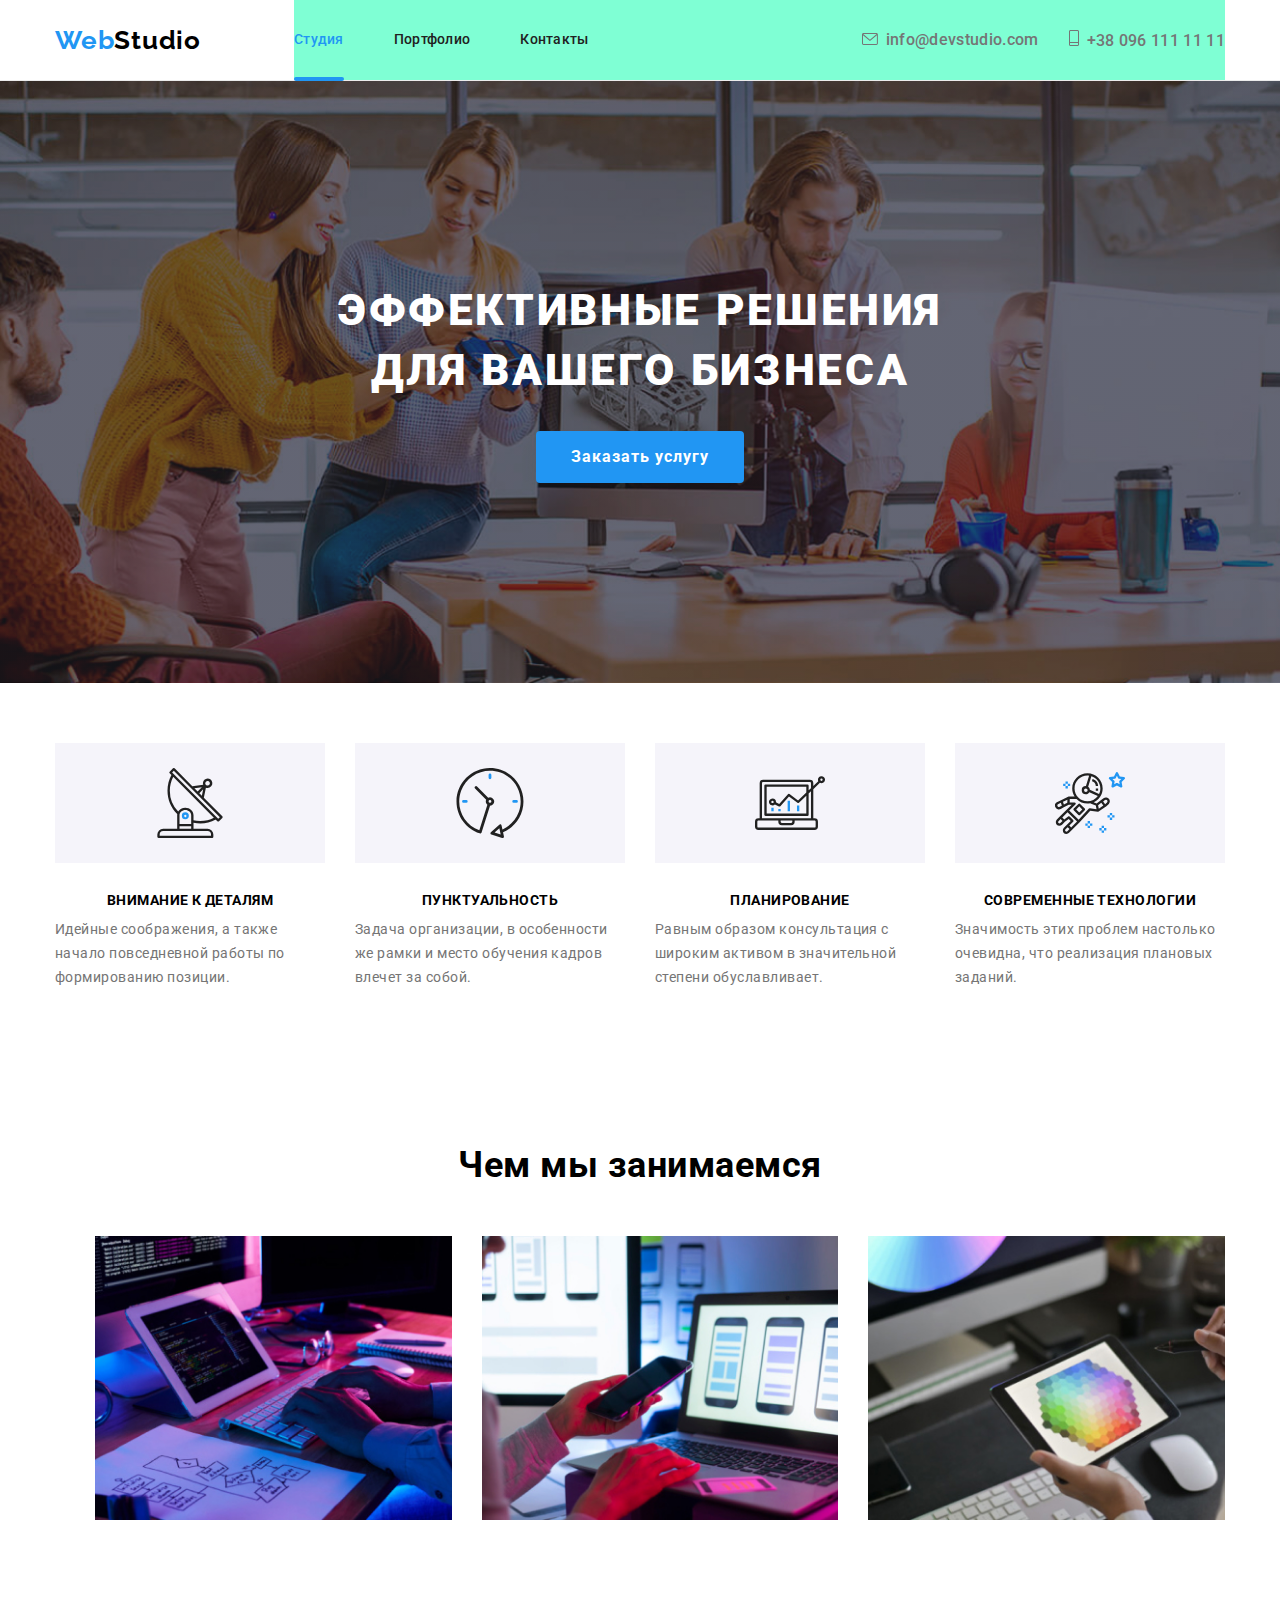
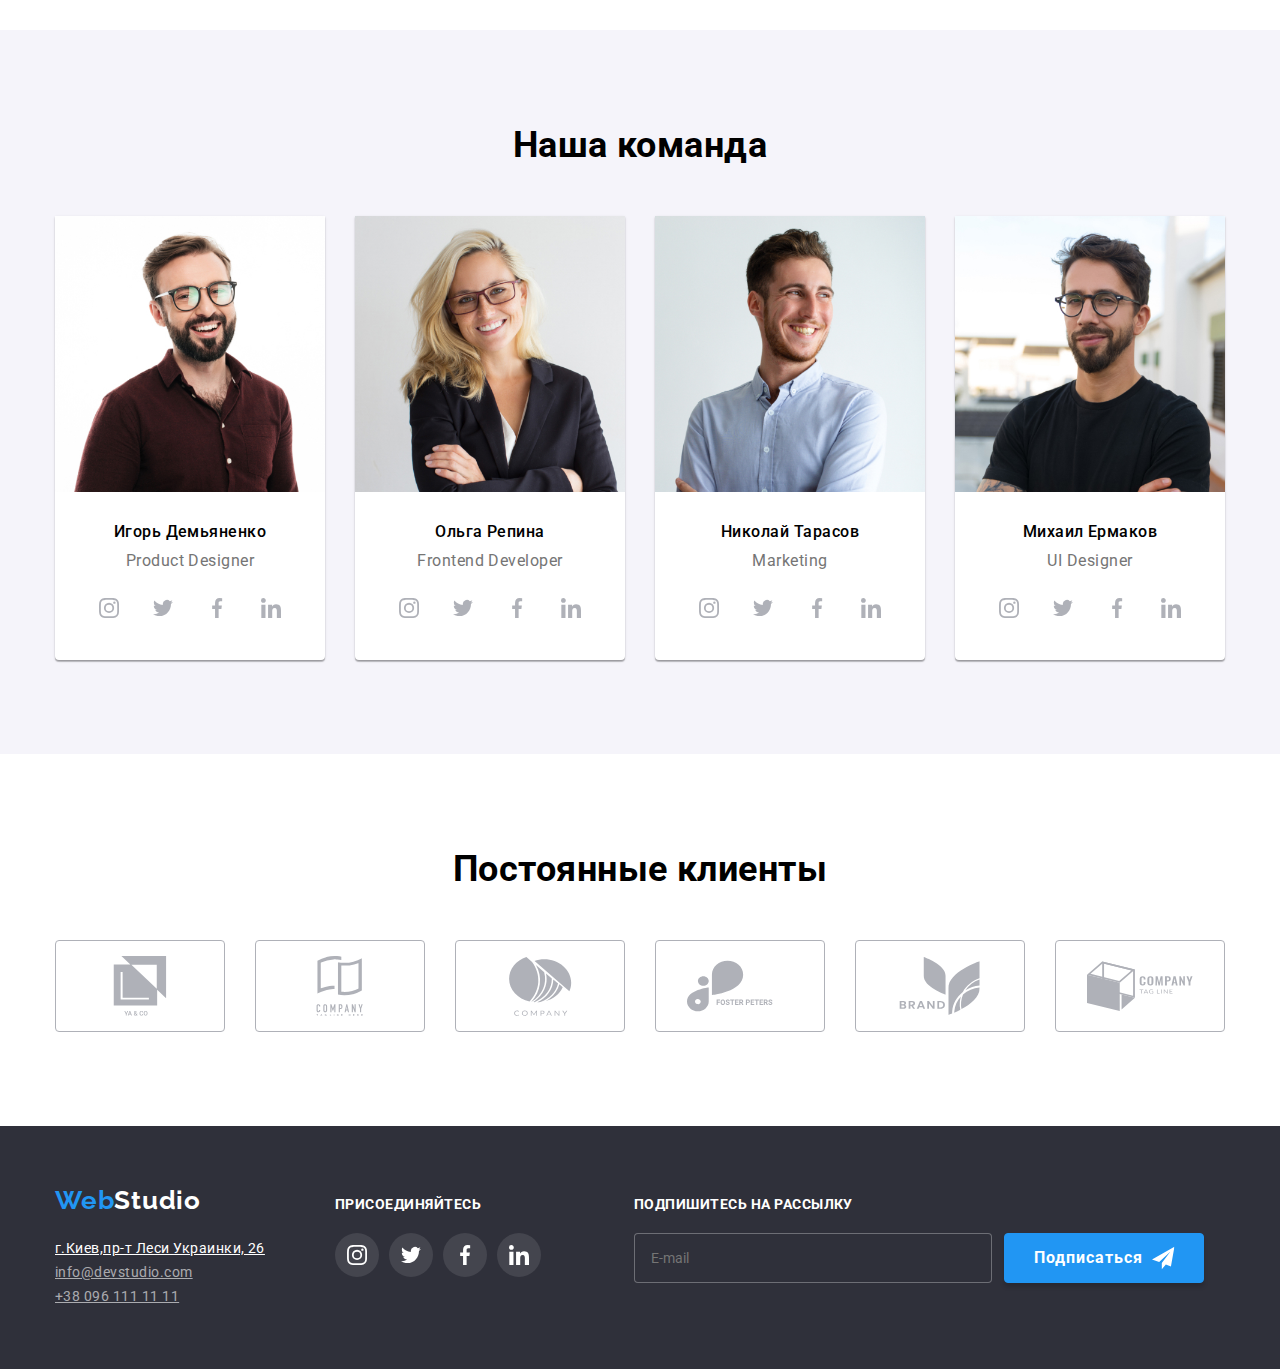
==== commit bbcafd02: "сделана планшетная и декстопная версии" ====
--- a/index.html
+++ b/index.html
@@ -54,10 +54,10 @@
                             </svg>+38 096 111 11 11</a></li>
                 </ul>
                 <ul class="header__networks">
-                    <li><a class="link-text" href="https://twitter.com">Twitter</a></li>
-                    <li><a class="link-text" href="https://www.instagram.com">Instagram</a></li>
-                    <li><a class="link-text" href="https://www.facebook.com">Facebook</a></li>
-                    <li><a class="link-text" href="https://www.linkedin.com">LinkedIn</a></li>
+                    <li class="item"><a class="link-text" href="https://twitter.com">Twitter</a></li>
+                    <li class="item"><a class="link-text" href="https://www.instagram.com">Instagram</a></li>
+                    <li class="item"><a class="link-text" href="https://www.facebook.com">Facebook</a></li>
+                    <li class="item"><a class="link-text" href="https://www.linkedin.com">LinkedIn</a></li>
                 </ul>
             </div>
         </div>
@@ -131,13 +131,28 @@
             <div class="work__wrap conteiner">
                 <h2 class="work__title">Чем мы занимаемся</h2>
                 <ul class="work__list">
-                    <li class="work__item"><img src="./img/computer.jpg" alt="компьютер" width="370">
+                    <li class="work__item">
+                        <picture>
+                            <source srcset="./img/work/work-1-comp.jpg 1x, 
+                            ./img/work/work-1-comp@2x.jpg 2x" media="(min-width:1200px)">
+                        </picture>
+                        <img src="./img/work/work-1-comp.jpg" alt="компьютер" width="370">
                         <p class="work__label">Декстопные приложения</p>
                     </li>
-                    <li class="work__item"><img src="./img/telephone.jpg" alt="телефон" width="370">
+
+                    <li class="work__item">
+                        <picture>
+                            <source srcset="./img/work/work-2-comp.jpg 1x, 
+                                                    ./img/work/work-2-comp@2x.jpg 2x" media="(min-width:1200px)">
+                        </picture>
+                        <img src="./img/work/work-2-comp.jpg" alt="телефон" width="370">
                         <p class="work__label">Мобильные приложения</p>
                     </li>
-                    <li class="work__item"><img src="./img/laptop.jpg" alt="лептоп" width="370">
+                    <li class="work__item">
+                        <picture>
+                            <source srcset="./img/work/work-3-comp.jpg 1x, 
+                                            ./img/work/work-3-comp@2x.jpg 2x" media="(min-width:1200px)">
+                        </picture><img src="./img/work/work-3-comp.jpg" alt="лептоп" width="370">
                         <p class="work__label">Дизайнерские решения</p>
                     </li>
                 </ul>
@@ -150,8 +165,15 @@
                 <h2 class="team__title">Наша команда</h2>
                 <ul class="team__list">
                     <li class="team__card">
-                        <img srcset="./img/staff/igor.jpg 1x, ./img/staff/igor@2x.jpg 2x" src="./img/staff/igor.jpg"
-                            alt="фото Игоря" sizes="(min-width: 1200px) 25vw, (min-width:768px) 50vw, 100vw">
+                        <picture>
+                            <source srcset="./img/team/team-1-mob.jpg 1x,
+                             ./img/team/team-1-mob@2x.jpg 2x" media="(min-width: 320px)" />
+                            <source srcset="./img/team/team-1-tablet.jpg 1x,
+                            ./img/team/team-1-tablet@2x.jpg 2x" media="(min-width: 768px)" />
+                            <source srcset="./img/team/team-1-comp.jpg 1x,
+                            ./img/team/team-1-comp@2x.jpg 2x" media="(min-width: 1200px)" />
+                        </picture>
+                        <img src="./img/team/team-1-mob.jpg" alt="фото Игоря">
                         <div class="staff">
                             <h3 class="staff__name">Игорь Демьяненко</h3>
                             <p class="staff__position">Product Designer</p>
@@ -197,8 +219,15 @@
                     </li>
 
                     <li class="team__card">
-                        <img srcset="./img/staff/olga.jpg 1x, ./img/staff/olga@2x.jpg 2x" src="./img/olga.jpg"
-                            alt="фото Ольги" sizes="(min-width: 1200px) 25vw, (min-width:768px) 50vw, 100vw">
+                        <picture>
+                            <source srcset="./img/team/team-2-mob.jpg 1x,
+                                                    ./img/team/team-2-mob@2x.jpg 2x" media="(min-width: 320px)" />
+                            <source srcset="./img/team/team-2-tablet.jpg 1x,
+                                                    ./img/team/team-2-tablet@2x.jpg 2x" media="(min-width: 768px)" />
+                            <source srcset="./img/team/team-2-comp.jpg 1x,
+                                                    ./img/team/team-2-comp@2x.jpg 2x" media="(min-width: 1200px)" />
+                        </picture>
+                        <img src="./img/team/team-2-mob.jpg" alt="фото Ольги">
                         <div class="staff">
                             <h3 class="staff__name">Ольга Репина</h3>
                             <p class="staff__position">Frontend Developer</p>
@@ -244,8 +273,15 @@
                     </li>
 
                     <li class="team__card">
-                        <img srcset="./img/staff/nikolai.jpg 1x, ./img/staff/nikolai@2x.jpg 2x" src="./img/nikolai.jpg"
-                            alt="фото Николая" sizes="(min-width: 1200px) 25vw, (min-width:768px) 50vw, 100vw">
+                        <picture>
+                            <source srcset="./img/team/team-3-mob.jpg 1x,
+                                                     ./img/team/team-3-mob@2x.jpg 2x" media="(min-width: 320px)" />
+                            <source srcset="./img/team/team-3-tablet.jpg 1x,
+                                                    ./img/team/team-3-tablet@2x.jpg 2x" media="(min-width: 768px)" />
+                            <source srcset="./img/team/team-3-comp.jpg 1x,
+                                                    ./img/team/team-3-comp@2x.jpg 2x" media="(min-width: 1200px)" />
+                        </picture>
+                        <img src="./img/team/team-3-mob.jpg" alt="фото Николая">
                         <div class="staff">
                             <h3 class="staff__name">Николай Тарасов</h3>
                             <p class="staff__position">Marketing</p>
@@ -291,8 +327,15 @@
                     </li>
 
                     <li class="team__card">
-                        <img srcset="./img/staff/mihail.jpg 1x, ./img/staff/mihail2x.jpg 2x" src="./img/mihail.jpg"
-                            alt="фото Михаила" sizes="(min-width: 1200px) 25vw, (min-width:768px) 50vw, 100vw">
+                        <picture>
+                            <source srcset="./img/team/team-4-mob.jpg 1x,
+                                                     ./img/team/team-4-mob@2x.jpg 2x" media="(min-width: 320px)" />
+                            <source srcset="./img/team/team-4-tablet.jpg 1x,
+                                                    ./img/team/team-4-tablet@2x.jpg 2x" media="(min-width: 768px)" />
+                            <source srcset="./img/team/team-4-comp.jpg 1x,
+                                                    ./img/team/team-4-comp@2x.jpg 2x" media="(min-width: 1200px)" />
+                        </picture>
+                        <img src="./img/team/team-4-mob.jpg" alt="фото Михаила">
                         <div class="staff">
                             <h3 class="staff__name">Михаил Ермаков</h3>
                             <p class="staff__position">UI Designer</p>
--- a/css/main.min.css
+++ b/css/main.min.css
@@ -1 +1 @@
-/*! modern-normalize v1.1.0 | MIT License | https://github.com/sindresorhus/modern-normalize */*,::before,::after{-webkit-box-sizing:border-box;box-sizing:border-box}html{line-height:1.15;-webkit-text-size-adjust:100%;-moz-tab-size:4;-o-tab-size:4;tab-size:4}body{margin:0;font-family:system-ui,-apple-system,"Segoe UI",Roboto,Helvetica,Arial,sans-serif,"Apple Color Emoji","Segoe UI Emoji"}hr{height:0;color:inherit}abbr[title]{-webkit-text-decoration:underline dotted;text-decoration:underline dotted}b,strong{font-weight:bolder}code,kbd,samp,pre{font-family:ui-monospace,SFMono-Regular,Consolas,"Liberation Mono",Menlo,monospace;font-size:1em}small{font-size:80%}sub,sup{font-size:75%;line-height:0;position:relative;vertical-align:baseline}sub{bottom:-0.25em}sup{top:-0.5em}table{text-indent:0;border-color:inherit}button,input,optgroup,select,textarea{font-family:inherit;font-size:100%;line-height:1.15;margin:0}input,textarea{outline:none}button,select{text-transform:none}button,[type=button],[type=reset],[type=submit]{-webkit-appearance:button}::-moz-focus-inner{border-style:none;padding:0}:-moz-focusring{outline:1px dotted ButtonText}:-moz-ui-invalid{box-shadow:none}legend{padding:0}progress{vertical-align:baseline}::-webkit-inner-spin-button,::-webkit-outer-spin-button{height:auto}[type=search]{-webkit-appearance:textfield;outline-offset:-2px}::-webkit-search-decoration{-webkit-appearance:none}::-webkit-file-upload-button{-webkit-appearance:button;font:inherit}summary{display:list-item}body{font-family:"Roboto",sans-serif;font-weight:400;letter-spacing:.03em;list-style:none;color:var(--main-text-color)}img{display:block;max-width:100%;height:auto}.footer__social-links,.networks,.social__links,.address__list,.clients__list,.team__list,.work__item,.work,.features__list,.contact,.nav,.header__networks{padding:0;margin:0;font-style:normal;list-style-type:none;text-decoration:none}.contact__link,.nav__link,.header__networks{text-decoration:none}.footer,.clients,.team,.work,.features,.hero,.header{padding:60px 0px}@media screen and (min-width: 768px){.footer,.clients,.team,.work,.features,.hero,.header{padding:94px 0px}}.modal__button,.form__button,.hero__button{border-radius:4px;padding:6px 22px;min-width:73px;border:1px solid rgba(0,0,0,0);font-family:inherit;font-weight:500;font-size:16px;line-height:1.63;cursor:pointer;text-align:center;letter-spacing:.03em;color:#212121;background-color:#f5f4fa;-webkit-transition:color var(--main-transformation),background-color var(--main-transformation);transition:color var(--main-transformation),background-color var(--main-transformation)}.conteiner{margin-left:auto;margin-right:auto;padding:0 15px}@media screen and (min-width: 480px){.conteiner{width:480px}}@media screen and (min-width: 768px){.conteiner{width:768px}}@media screen and (min-width: 1200px){.conteiner{width:1200px}}.header{position:relative;background-color:#fff;border-bottom:1px solid #ececec;padding-top:16px;padding-bottom:16px}@media screen and (min-width: 768px){.header{padding-top:26px;padding-bottom:26px}}@media screen and (min-width: 1200px){.header{padding-top:24px;padding-bottom:25px}}@media screen and (min-width: 768px){.header__wrap{display:-webkit-box;display:-ms-flexbox;display:flex;-webkit-box-align:center;-ms-flex-align:center;align-items:center;-webkit-box-pack:justify;-ms-flex-pack:justify;justify-content:space-between}}@media screen and (min-width: 1200px){.header__wrap{display:-webkit-box;display:-ms-flexbox;display:flex;-webkit-box-align:center;-ms-flex-align:center;align-items:center;-webkit-box-pack:start;-ms-flex-pack:start;justify-content:flex-start}}.header__networks{display:-webkit-box;display:-ms-flexbox;display:flex;-webkit-box-align:center;-ms-flex-align:center;align-items:center;margin-top:64px;margin-bottom:48px;gap:20px}@media screen and (min-width: 768px){.header__networks{display:none}}@media screen and (min-width: 768px){.header__nav{margin-right:75px}}.nav{display:-webkit-box;display:-ms-flexbox;display:flex;-webkit-box-orient:vertical;-webkit-box-direction:normal;-ms-flex-direction:column;flex-direction:column;-webkit-box-align:start;-ms-flex-align:start;align-items:flex-start;gap:50px;font-weight:500;font-size:40px;line-height:1.17;letter-spacing:.02em}@media screen and (min-width: 768px){.nav{font-size:14px;line-height:1.14;-webkit-box-orient:horizontal;-webkit-box-direction:normal;-ms-flex-direction:row;flex-direction:row}}.nav__link:hover,.nav__link:focus{color:#2196f3}.contact{display:-webkit-box;display:-ms-flexbox;display:flex;-webkit-box-orient:vertical;-webkit-box-direction:reverse;-ms-flex-direction:column-reverse;flex-direction:column-reverse;margin-top:306px;font-weight:500;font-size:14px;line-height:1.14;letter-spacing:.02em;text-decoration:none}@media screen and (min-width: 768px){.contact{margin-top:0px;-webkit-box-orient:vertical;-webkit-box-direction:normal;-ms-flex-direction:column;flex-direction:column;font-size:12px}}@media screen and (min-width: 1200px){.contact{-webkit-box-orient:horizontal;-webkit-box-direction:normal;-ms-flex-direction:row;flex-direction:row}}@media screen and (min-width: 1200px){.contact__item{gap:30px}}.contact__link:hover,.contact__link:focus{color:#2196f3}.nav__link{position:relative;display:block;color:#212121}.nav__link--current{color:#2196f3}@media screen and (min-width: 768px){.nav__link--current::after{content:"";position:absolute;bottom:-250%;display:block;width:100%;height:4px;background-color:#2196f3;border-radius:2px}}.contact{gap:30px;margin-left:auto}@media screen and (min-width: 768px){.contact{gap:8px}}.contact__icon-mail,.contact__icon-tel{fill:currentColor;margin-right:8px;-webkit-transition:fill var(--main-transformation);transition:fill var(--main-transformation)}@media screen and (min-width: 1200px){.contact__icon-mail,.contact__icon-tel{gap:10px}}.contact__icon-mail{width:14px;height:10px}@media screen and (min-width: 1200px){.contact__icon-mail{width:16px;height:12px}}.contact__icon-tel{width:10px;height:14px}@media screen and (min-width: 1200px){.contact__icon-tel{height:16px}}.contact__link{font-weight:500;line-height:1.17;letter-spacing:.02em}.contact__link.tel{font-size:34px;color:#2196f3}@media screen and (min-width: 768px){.contact__link.tel{font-size:12px;color:#757575}}.contact__link.mail{font-size:24px;color:#757575}@media screen and (min-width: 768px){.contact__link.mail{font-size:12px}}.link-text{position:relative;gap:20px;font-weight:500;font-size:18px;line-height:1.22;letter-spacing:.02em;text-decoration:none;color:#2196f3}.link-text::after{content:" ";position:absolute;top:0;left:0;-webkit-transform:translateX(100%);transform:translateX(100%);display:block;height:22px;width:1px;background-color:red}.logo{font-family:"Raleway",sans-serif;font-size:26px;font-weight:700;line-height:1.0769230769;letter-spacing:.03em;text-decoration:none}.logo__web{color:#2196f3}.logo__studio{color:#000}.footer__logo__studio{color:#fff}.hero{background-color:#c4c4c4;background-image:-webkit-gradient(linear, left top, right top, from(rgba(47, 48, 58, 0.4)), to(rgba(47, 48, 58, 0.4))),url(../img/head-foto.jpg);background-image:linear-gradient(to right, rgba(47, 48, 58, 0.4), rgba(47, 48, 58, 0.4)),url(../img/head-foto.jpg);height:600px;max-width:1600px;margin-left:auto;margin-right:auto;padding-bottom:200px;padding-top:200px;text-align:center}.hero__title{margin-top:0;margin-bottom:30px;font-weight:900;font-size:26px;line-height:1.36;letter-spacing:.06em;text-transform:uppercase;color:#fff}@media screen and (min-width: 1200px){.hero__title{font-size:44px}}.hero__button{padding:10px 34px;min-width:200px;font-weight:700;line-height:1.87;letter-spacing:.06em;color:#fff;background-color:#2196f3}.features{padding-top:60px;padding-bottom:60px}@media sreen and (min-width: 768px){.features{display:-webkit-box;display:-ms-flexbox;display:flex;-webkit-box-align:center;-ms-flex-align:center;align-items:center;-webkit-box-pack:center;-ms-flex-pack:center;justify-content:center}}@media screen and (min-width: 768px){.features__list{display:-webkit-box;display:-ms-flexbox;display:flex;-ms-flex-wrap:wrap;flex-wrap:wrap;margin:-15px}}@media screen and (min-width: 1200px){.features__list{display:-webkit-box;display:-ms-flexbox;display:flex;-ms-flex-wrap:nowrap;flex-wrap:nowrap;margin:-15px}}@media screen and (min-width: 768px){.features__item{width:calc((100% - 60px)/2);margin:15px}}@media screen and (min-width: 1200px){.features__item{width:calc((100% - 60px)/4);margin:15px}}@media screen and (max-width: 767px){.features__item:not(:last-child){margin-bottom:30px}}.features__box{display:-webkit-box;display:-ms-flexbox;display:flex;-webkit-box-align:center;-ms-flex-align:center;align-items:center;-webkit-box-pack:center;-ms-flex-pack:center;justify-content:center;margin-bottom:30px;height:120px;background-color:#f5f4fa}.features__icon{width:70px;height:70px}.features__title{margin-top:0;margin-bottom:10px;font-size:14px;font-weight:700;line-height:1.14;text-align:center;text-transform:uppercase}.features__text{margin-top:0;margin-bottom:0;font-size:14px;line-height:1.71;text-align:left;color:#757575}.work{display:none}@media screen and (min-width: 1200px){.work{display:inherit}}.work__title{margin-top:0;margin-bottom:50px;font-weight:700;font-size:36px;line-height:1.17;text-align:center}.work__list{display:-webkit-box;display:-ms-flexbox;display:flex;-webkit-box-align:center;-ms-flex-align:center;align-items:center;-webkit-box-pack:center;-ms-flex-pack:center;justify-content:center;gap:30px}.work__item{position:relative}.work__item:hover .work__label{opacity:1}.work__label{position:absolute;bottom:0;content:"";width:100%;height:70px;opacity:0;display:-webkit-box;display:-ms-flexbox;display:flex;-webkit-box-align:center;-ms-flex-align:center;align-items:center;-webkit-box-pack:center;-ms-flex-pack:center;justify-content:center;justify-content:center;margin:0;font-weight:700;font-size:14px;line-height:1.14;text-align:center;text-transform:uppercase;letter-spacing:.03em;color:#fff;background-color:rgba(47,48,58,.8);-webkit-transition:opacity var(--main-transformation);transition:opacity var(--main-transformation)}.team{line-height:1.19}.team:nth-child(2n){background-color:#f5f4fa}.team__title{margin-top:0;margin-bottom:50px;font-weight:700;font-size:36px;line-height:1.17;text-align:center}.team__list{display:-webkit-box;display:-ms-flexbox;display:flex;-ms-flex-wrap:wrap;flex-wrap:wrap;gap:30px}@media screen and (min-width: 768px){.team__list{margin:-15px;gap:0px}}@media screen and (min-width: 1200px){.team__list{-ms-flex-wrap:nowrap;flex-wrap:nowrap}}.team__card{background-color:#fff;border-radius:0px 0px 4px 4px;-webkit-box-shadow:0px 1px 3px rgba(0,0,0,.12),0px 1px 1px rgba(0,0,0,.14),0px 2px 1px rgba(0,0,0,.2);box-shadow:0px 1px 3px rgba(0,0,0,.12),0px 1px 1px rgba(0,0,0,.14),0px 2px 1px rgba(0,0,0,.2)}@media screen and (min-width: 768px){.team__card{width:calc((100% - 60px)/2);margin:15px}}@media screen and (min-width: 1200px){.team__card{width:calc((100% - 60px)/4);margin:15px}}.staff{padding-top:30px}.staff__name{margin:0px;margin-bottom:10px;font-weight:500;font-size:16px;text-align:center}.staff__position{margin:0;margin-bottom:16px;font-size:16px;color:#757575;text-align:center}.clients__title{margin-top:0;margin-bottom:50px;font-weight:700;font-size:36px;line-height:1.17;text-align:center}.clients__list{display:-webkit-box;display:-ms-flexbox;display:flex;-ms-flex-wrap:wrap;flex-wrap:wrap;margin:-15px}.clients__link{display:-webkit-box;display:-ms-flexbox;display:flex;-webkit-box-align:center;-ms-flex-align:center;align-items:center;-webkit-box-pack:center;-ms-flex-pack:center;justify-content:center;-ms-flex-wrap:wrap;flex-wrap:wrap;height:92px;border:1px solid #afb1b8;border-radius:4px;-webkit-transition:border-color var(--main-transformation);transition:border-color var(--main-transformation)}.clients__link:hover,.clients__link:focus,.clients__link:hover .clients__icon,.clients__link:focus .clients__icon{border-color:#2196f3;fill:#2196f3}.clients__icon{width:106px;height:60px;fill:#afb1b8;-webkit-transition:fill var(--main-transformation);transition:fill var(--main-transformation)}.clients__item{width:calc((100% - 60px)/2);margin:15px}@media screen and (min-width: 768px){.clients__item{width:calc((100% - 90px)/3);margin:15px}}@media screen and (min-width: 1200px){.clients__item{width:calc((100% - 180px)/6);margin:15px}}.footer{padding-top:60px;padding-bottom:60px;font-size:14px;line-height:1.71;text-align:center;background-color:#2f303a}@media screen and (min-width: 1200px){.footer{text-align:left}}@media screen and (min-width: 768px){.footer__wrap{display:-webkit-inline-box;display:-ms-inline-flexbox;display:inline-flex;-webkit-box-align:baseline;-ms-flex-align:baseline;align-items:baseline;-ms-flex-pack:distribute;justify-content:space-around;-ms-flex-wrap:wrap;flex-wrap:wrap}}@media screen and (min-width: 1200px){.footer__wrap{display:-webkit-box;display:-ms-flexbox;display:flex;-webkit-box-align:baseline;-ms-flex-align:baseline;align-items:baseline;-webkit-box-pack:start;-ms-flex-pack:start;justify-content:flex-start}}.footer__nav{margin-bottom:60px}@media screen and (min-width: 768px){.footer__nav{margin-bottom:0}}@media screen and (min-width: 1200px){.footer__nav{margin-bottom:0;margin-right:70px}}.footer__social-links{margin-bottom:60px}@media screen and (min-width: 768px){.footer__social-links{margin-bottom:0}}.address{margin-top:20px;text-decoration:none}.address__item::not(:last-child){margin-bottom:9px}.address__link{margin-bottom:9px;color:rgba(255,255,255,.6)}.address__link--place{margin-bottom:9px;color:#fff}@media screen and (min-width: 1200px){.join{margin-right:93px}}.join__title{margin:0;margin-bottom:20px;font-weight:700;font-size:14px;text-transform:uppercase;line-height:1.14;color:#fff}.subscribe__title{margin:0;margin-bottom:20px;font-weight:700;font-size:14px;text-transform:uppercase;line-height:1.14;color:#fff}@media screen and (min-width: 768px){.form{display:-webkit-box;display:-ms-flexbox;display:flex;-webkit-box-orient:vertical;-webkit-box-direction:normal;-ms-flex-direction:column;flex-direction:column;-webkit-box-align:center;-ms-flex-align:center;align-items:center;-webkit-box-pack:center;-ms-flex-pack:center;justify-content:center}}@media screen and (min-width: 1200px){.form{display:-webkit-box;display:-ms-flexbox;display:flex;-webkit-box-orient:horizontal;-webkit-box-direction:normal;-ms-flex-direction:row;flex-direction:row;-webkit-box-align:center;-ms-flex-align:center;align-items:center;-webkit-box-pack:justify;-ms-flex-pack:justify;justify-content:space-between}}.form__input{padding:0;margin:0;padding-left:16px;height:50px;width:358px;border:1px solid rgba(255,255,255,.3);border-radius:4px;color:#fff;background-color:#2f303a}.form__button{display:-webkit-inline-box;display:-ms-inline-flexbox;display:inline-flex;-webkit-box-align:center;-ms-flex-align:center;align-items:center;-webkit-box-pack:center;-ms-flex-pack:center;justify-content:center;margin-top:20px;padding-left:29px;padding-top:10px;padding-bottom:10px;padding-right:28px;max-width:200px;height:50px;text-decoration:none;font-weight:700;line-height:1.87;letter-spacing:.06em;border:1px solid #2196f3;-webkit-box-shadow:0px 4px 4px 0px rgba(0,0,0,.15);box-shadow:0px 4px 4px 0px rgba(0,0,0,.15);color:#fff;background-color:#2196f3}@media screen and (min-width: 1200px){.form__button{margin-left:12px;margin-top:0}}.form__icon{width:24px;height:24px;margin-left:10px}.social__links{display:-webkit-box;display:-ms-flexbox;display:flex;-webkit-box-align:center;-ms-flex-align:center;align-items:center;-webkit-box-pack:center;-ms-flex-pack:center;justify-content:center;margin-left:32px;margin-right:32px;margin-bottom:30px;gap:10px}.networks__link{display:-webkit-box;display:-ms-flexbox;display:flex;-webkit-box-align:center;-ms-flex-align:center;align-items:center;-webkit-box-pack:center;-ms-flex-pack:center;justify-content:center;border:rgba(0,0,0,0);border-radius:50%;width:44px;height:44px;fill:#afb1b8;-webkit-transition:fill var(--main-transformation),background-color var(--main-transformation);transition:fill var(--main-transformation),background-color var(--main-transformation)}.networks__link:hover,.networks__link:focus{fill:#fff;background-color:#2196f3}.networks__icon{width:20px;height:20px}.footer__social-links{display:-webkit-box;display:-ms-flexbox;display:flex;-webkit-box-align:center;-ms-flex-align:center;align-items:center;-webkit-box-pack:center;-ms-flex-pack:center;justify-content:center;gap:10px}.footer__social-links .networks__link{fill:#fff;background-color:rgba(255,255,255,.1)}.footer__social-links .networks__link:hover,.footer__social-links .networks__link:focus{fill:#fff;color:rgba(255,255,255,.1);background-color:#2196f3}.backdrop{position:fixed;top:0;left:0;width:100%;height:100%;background-color:rgba(0,0,0,.2);opacity:1;-webkit-transition:opacity 250ms cubic-bezier(0.4, 0, 0.2, 1);transition:opacity 250ms cubic-bezier(0.4, 0, 0.2, 1);padding-top:93px;padding-bottom:93px;padding-left:15px;padding-right:15px;overflow-y:scroll}@media screen and (min-width: 768px){.backdrop{padding:0}}.is-hidden{opacity:0;pointer-events:none}.modal{padding:40px;min-width:450px;min-height:609px;border-radius:4px;background-color:#fff;-webkit-box-shadow:0px 2px 1px 0px rgba(0,0,0,.2),0px 1px 1px 0px rgba(0,0,0,.14),0px 1px 3px 0px rgba(0,0,0,.12);box-shadow:0px 2px 1px 0px rgba(0,0,0,.2),0px 1px 1px 0px rgba(0,0,0,.14),0px 1px 3px 0px rgba(0,0,0,.12)}@media screen and (min-width: 768px){.modal{position:absolute;top:50%;left:50%;-webkit-transform:translate(-50%, -50%);transform:translate(-50%, -50%)}}@media screen and (min-width: 1200px){.modal{max-width:528px;max-height:581px}}.modal__close{position:absolute;top:8px;right:8px;display:-webkit-box;display:-ms-flexbox;display:flex;-webkit-box-align:center;-ms-flex-align:center;align-items:center;-webkit-box-pack:center;-ms-flex-pack:center;justify-content:center;cursor:pointer;width:30px;height:30px;background-color:rgba(0,0,0,0);border:1px solid rgba(0,0,0,.1);border-radius:50%;-webkit-transition:fill var(--main-transformation);transition:fill var(--main-transformation)}.modal__close:hover .modal__img,.modal__close:focus .modal__img{fill:#2196f3}.modal__img{width:11px;height:11px}.modal__button{margin-top:30px;padding:10px 56px;min-width:200px;font-weight:700;line-height:1.87;letter-spacing:.06em;color:#fff;background-color:#2196f3;-webkit-box-shadow:0px 2px 1px 0px rgba(0,0,0,.2),0px 1px 1px 0px rgba(0,0,0,.14),0px 1px 3px 0px rgba(0,0,0,.12);box-shadow:0px 2px 1px 0px rgba(0,0,0,.2),0px 1px 1px 0px rgba(0,0,0,.14),0px 1px 3px 0px rgba(0,0,0,.12)}.modal__form{text-align:center}.modal__title{padding:0;margin:0;margin-bottom:12px;font-weight:700;font-size:20px;line-height:1.15;text-align:center}.form__label{display:block;margin-bottom:4px;font-size:12px;line-height:1.16;text-align:left;color:#757575}.form__comment{display:-webkit-box;display:-ms-flexbox;display:flex;-webkit-box-align:center;-ms-flex-align:center;align-items:center;-webkit-box-pack:center;-ms-flex-pack:center;justify-content:center;resize:none;padding:12px 16px;height:120px;width:100%;border:1px solid rgba(33,33,33,.2)}.form__comment::-webkit-input-placeholder{font-size:12px;color:rgba(117,117,117,.5)}.form__comment::-moz-placeholder{font-size:12px;color:rgba(117,117,117,.5)}.form__comment:-ms-input-placeholder{font-size:12px;color:rgba(117,117,117,.5)}.form__comment::-ms-input-placeholder{font-size:12px;color:rgba(117,117,117,.5)}.form__comment::placeholder{font-size:12px;color:rgba(117,117,117,.5)}.form__deal{display:-webkit-box;display:-ms-flexbox;display:flex;-webkit-box-align:center;-ms-flex-align:center;align-items:center;-webkit-box-pack:center;-ms-flex-pack:center;justify-content:center;margin-top:20px;font-size:14px;letter-spacing:.03em;text-align:center;color:#757575}.form__link{margin-left:5px;color:#2196f3}.field{position:relative}.field__icon{position:absolute;top:0;-webkit-transform:translate(50%, 50%);transform:translate(50%, 50%);width:18px;height:18px;fill:#212121}.field:hover .field__input,.field__input:focus,.field:hover .field__icon{border-color:#2196f3;fill:#2196f3}.field:focus-within .field__icon{fill:#2196f3;outline:rgba(0,0,0,0);outline-color:#2196f3}.field__input{border:1px solid rgba(33,33,33,.2);border-radius:4px;min-height:40px;padding-left:42px;width:100%}.checkbox{-webkit-appearance:none;-moz-appearance:none;appearance:none;position:absolute}.checkbox__icon{display:inline-block;width:16px;height:15px;margin-right:9px;background-color:#fff;border:2px solid #212121;border-radius:2px}.checkbox:checked+.checkbox__icon{background-image:url(../img/check.svg);background-repeat:no-repeat;background-size:contain;background-origin:content-box;background-color:#2196f3;border:1px solid #2196f3}.burger{position:absolute;top:0;right:0;-webkit-transform:translate(-50%, 25%);transform:translate(-50%, 25%);display:-webkit-inline-box;display:-ms-inline-flexbox;display:inline-flex;margin:0;padding:0;border:none;background-color:rgba(0,0,0,0)}.burger .icon-menu{display:none}.burger.is-open .icon-close{display:none}.burger.is-open .icon-menu{display:block}@media screen and (min-width: 768px){.burger{display:none}}.menu-conteiner{background-color:#7fffd4}.menu-conteiner.is-open{display:block;padding-left:40px}@media screen and (max-width: 767px){.menu-conteiner{display:none;position:absolute;top:100%;left:0;width:100%}}@media screen and (min-width: 768px){.menu-conteiner{display:-webkit-box;display:-ms-flexbox;display:flex;-webkit-box-align:center;-ms-flex-align:center;align-items:center;width:100%;margin-left:88px}}@media screen and (min-width: 1200px){.menu-conteiner{margin-left:93px}}/*# sourceMappingURL=main.min.css.map */+/*! modern-normalize v1.1.0 | MIT License | https://github.com/sindresorhus/modern-normalize */*,::before,::after{-webkit-box-sizing:border-box;box-sizing:border-box}html{line-height:1.15;-webkit-text-size-adjust:100%;-moz-tab-size:4;-o-tab-size:4;tab-size:4}body{margin:0;font-family:system-ui,-apple-system,"Segoe UI",Roboto,Helvetica,Arial,sans-serif,"Apple Color Emoji","Segoe UI Emoji"}hr{height:0;color:inherit}abbr[title]{-webkit-text-decoration:underline dotted;text-decoration:underline dotted}b,strong{font-weight:bolder}code,kbd,samp,pre{font-family:ui-monospace,SFMono-Regular,Consolas,"Liberation Mono",Menlo,monospace;font-size:1em}small{font-size:80%}sub,sup{font-size:75%;line-height:0;position:relative;vertical-align:baseline}sub{bottom:-0.25em}sup{top:-0.5em}table{text-indent:0;border-color:inherit}button,input,optgroup,select,textarea{font-family:inherit;font-size:100%;line-height:1.15;margin:0}input,textarea{outline:none}button,select{text-transform:none}button,[type=button],[type=reset],[type=submit]{-webkit-appearance:button}::-moz-focus-inner{border-style:none;padding:0}:-moz-focusring{outline:1px dotted ButtonText}:-moz-ui-invalid{box-shadow:none}legend{padding:0}progress{vertical-align:baseline}::-webkit-inner-spin-button,::-webkit-outer-spin-button{height:auto}[type=search]{-webkit-appearance:textfield;outline-offset:-2px}::-webkit-search-decoration{-webkit-appearance:none}::-webkit-file-upload-button{-webkit-appearance:button;font:inherit}summary{display:list-item}body{font-family:"Roboto",sans-serif;font-weight:400;letter-spacing:.03em;list-style:none;color:var(--main-text-color)}img{display:block;max-width:100%;height:auto}.footer__social-links,.networks,.social__links,.address__list,.clients__list,.team__list,.work__item,.work,.features__list,.contact,.nav,.header__networks{padding:0;margin:0;font-style:normal;list-style-type:none;text-decoration:none}.contact__link,.nav__link,.header__networks{text-decoration:none}.footer,.clients,.team,.work,.features,.hero{padding:60px 0px}@media screen and (min-width: 768px){.footer,.clients,.team,.work,.features,.hero{padding:94px 0px}}.modal__button,.form__button,.hero__button{border-radius:4px;padding:6px 22px;min-width:73px;border:1px solid rgba(0,0,0,0);font-family:inherit;font-weight:500;font-size:16px;line-height:1.63;cursor:pointer;text-align:center;letter-spacing:.03em;color:#212121;background-color:#f5f4fa;-webkit-transition:color var(--main-transformation),background-color var(--main-transformation);transition:color var(--main-transformation),background-color var(--main-transformation)}.conteiner{margin-left:auto;margin-right:auto;padding:0 15px}@media screen and (min-width: 480px){.conteiner{width:480px}}@media screen and (min-width: 768px){.conteiner{width:768px}}@media screen and (min-width: 1200px){.conteiner{width:1200px}}.header{position:relative;background-color:#fff;border-bottom:1px solid #ececec}@media screen and (min-width: 480px){.header{padding-top:16px;padding-bottom:16px}}@media screen and (min-width: 768px){.header{padding:0}}@media screen and (min-width: 768px){.header__wrap{display:-webkit-box;display:-ms-flexbox;display:flex;-webkit-box-align:center;-ms-flex-align:center;align-items:center}}.header__networks{display:-webkit-box;display:-ms-flexbox;display:flex;-webkit-box-align:center;-ms-flex-align:center;align-items:center;margin-top:64px;margin-bottom:48px}@media screen and (min-width: 768px){.header__networks{display:none}}.header__networks .item:not(:last-child){border-right:4px solid green;padding-right:10px}.header__networks .item:not(:first-child){padding-left:10px}.nav{display:-webkit-box;display:-ms-flexbox;display:flex;-webkit-box-orient:vertical;-webkit-box-direction:normal;-ms-flex-direction:column;flex-direction:column;-webkit-box-align:start;-ms-flex-align:start;align-items:flex-start;gap:50px;font-weight:500;font-size:40px;line-height:1.17;letter-spacing:.02em}@media screen and (min-width: 768px){.nav{display:-webkit-box;display:-ms-flexbox;display:flex;-webkit-box-orient:horizontal;-webkit-box-direction:normal;-ms-flex-direction:row;flex-direction:row;font-size:14px;line-height:1.14}}.nav__link{position:relative;display:block;color:#212121}@media screen and (min-width: 768px){.nav__link{padding-top:32px;padding-bottom:32px}}.nav__link:hover,.nav__link:focus{color:#2196f3}.nav__link--current{position:relative;color:#2196f3}@media screen and (min-width: 768px){.nav__link--current::after{content:"";position:absolute;bottom:-1px;display:block;width:100%;height:4px;background-color:#2196f3;border-radius:2px}}.contact{display:-webkit-box;display:-ms-flexbox;display:flex;-webkit-box-orient:vertical;-webkit-box-direction:reverse;-ms-flex-direction:column-reverse;flex-direction:column-reverse;margin-top:306px;gap:30px;font-weight:500;font-size:14px;line-height:1.14;letter-spacing:.02em;text-decoration:none}@media screen and (min-width: 768px){.contact{-webkit-box-orient:vertical;-webkit-box-direction:normal;-ms-flex-direction:column;flex-direction:column;-webkit-box-align:center;-ms-flex-align:center;align-items:center;margin-top:0px;gap:8px;font-size:12px}}@media screen and (min-width: 1200px){.contact{-webkit-box-orient:horizontal;-webkit-box-direction:normal;-ms-flex-direction:row;flex-direction:row;gap:30px}}@media screen and (min-width: 1200px){.contact__item{gap:30px}}.contact__link{font-weight:500;line-height:1.17;letter-spacing:.02em}.contact__link.tel{font-size:34px;color:#2196f3}@media screen and (min-width: 768px){.contact__link.tel{font-size:12px;color:#757575}}@media screen and (min-width: 1200px){.contact__link.tel{font-size:16px}}.contact__link.mail{font-size:24px;color:#757575}@media screen and (min-width: 768px){.contact__link.mail{font-size:12px}}@media screen and (min-width: 1200px){.contact__link.mail{font-size:16px}}.contact__link:hover,.contact__link:focus{color:#2196f3}.contact__icon-mail,.contact__icon-tel{-webkit-transition:fill var(--main-transformation);transition:fill var(--main-transformation)}@media screen and (max-width: 767px){.contact__icon-mail,.contact__icon-tel{display:none}}@media screen and (min-width: 768px){.contact__icon-mail,.contact__icon-tel{fill:currentColor;margin-right:8px}}@media screen and (min-width: 1200px){.contact__icon-mail,.contact__icon-tel{gap:10px}}.contact__icon-mail{color:currentColor;width:14px;height:10px}@media screen and (min-width: 1200px){.contact__icon-mail{width:16px;height:12px}}.contact__icon-tel{color:currentColor;width:10px;height:14px}@media screen and (min-width: 1200px){.contact__icon-tel{height:16px}}.contact__icon-mail:hover,.contact__icon-tel:hover{fill:#2196f3}.link-text{font-weight:500;font-size:18px;line-height:1.22;letter-spacing:.02em;text-decoration:none;color:#2196f3}.logo{font-family:"Raleway",sans-serif;font-size:26px;font-weight:700;line-height:1.0769230769;letter-spacing:.03em;text-decoration:none}.logo__web{color:#2196f3}.logo__studio{color:#000}.footer__logo__studio{color:#fff}.burger{position:absolute;top:0;right:0;-webkit-transform:translate(-50%, 25%);transform:translate(-50%, 25%);display:-webkit-box;display:-ms-flexbox;display:flex;margin:0;padding:0;border:none;background-color:rgba(0,0,0,0)}.burger .icon-menu{display:none}.burger.is-open .icon-close{display:none}.burger.is-open .icon-menu{display:block}@media screen and (min-width: 768px){.burger{display:none}}.menu-conteiner{background-color:#7fffd4}@media screen and (min-width: 768px){.menu-conteiner{display:-webkit-box;display:-ms-flexbox;display:flex;-webkit-box-align:center;-ms-flex-align:center;align-items:center;-webkit-box-pack:justify;-ms-flex-pack:justify;justify-content:space-between}}.menu-conteiner.is-open{display:block;padding-left:40px}@media screen and (max-width: 767px){.menu-conteiner{display:none;position:absolute;top:100%;left:0;width:100%}}@media screen and (min-width: 768px){.menu-conteiner{display:-webkit-box;display:-ms-flexbox;display:flex;-webkit-box-align:center;-ms-flex-align:center;align-items:center;width:100%;margin-left:88px}}@media screen and (min-width: 1200px){.menu-conteiner{margin-left:93px}}.hero{background-color:#c4c4c4;background-image:-webkit-gradient(linear, left top, right top, from(rgba(47, 48, 58, 0.4)), to(rgba(47, 48, 58, 0.4))),url(../../img/hero/hero-mob.jpg);background-image:linear-gradient(to right, rgba(47, 48, 58, 0.4), rgba(47, 48, 58, 0.4)),url(../../img/hero/hero-mob.jpg);background-repeat:no-repeat;background-position:center;background-size:cover;margin-left:auto;margin-right:auto;padding-bottom:118px;padding-top:118px;text-align:center}@media(min-device-pixel-ratio: 2),(-webkit-min-device-pixel-ratio: 2),(min-resolution: 192dpi),(min-resolution: 2dppx){.hero{background-image:-webkit-gradient(linear, left top, right top, from(rgba(47, 48, 58, 0.4)), to(rgba(47, 48, 58, 0.4))),url(../../img/hero/hero-mob@2x.jpg);background-image:linear-gradient(to right, rgba(47, 48, 58, 0.4), rgba(47, 48, 58, 0.4)),url(../../img/hero/hero-mob@2x.jpg)}}@media screen and (min-width: 768px){.hero{background-image:-webkit-gradient(linear, left top, right top, from(rgba(47, 48, 58, 0.4)), to(rgba(47, 48, 58, 0.4))),url(../../img/hero/hero-tablet.jpg);background-image:linear-gradient(to right, rgba(47, 48, 58, 0.4), rgba(47, 48, 58, 0.4)),url(../../img/hero/hero-tablet.jpg)}}@media screen and (min-width: 768px)and (min-device-pixel-ratio: 2),screen and (min-width: 768px)and (-webkit-min-device-pixel-ratio: 2),screen and (min-width: 768px)and (min-resolution: 192dpi),screen and (min-width: 768px)and (min-resolution: 2dppx){.hero{background-image:-webkit-gradient(linear, left top, right top, from(rgba(47, 48, 58, 0.4)), to(rgba(47, 48, 58, 0.4))),url(../../img/hero/hero-tablet@2x.jpg);background-image:linear-gradient(to right, rgba(47, 48, 58, 0.4), rgba(47, 48, 58, 0.4)),url(../../img/hero/hero-tablet@2x.jpg)}}@media screen and (min-width: 1200px){.hero{background-image:-webkit-gradient(linear, left top, right top, from(rgba(47, 48, 58, 0.4)), to(rgba(47, 48, 58, 0.4))),url(../../img/hero/hero-comp.jpg);background-image:linear-gradient(to right, rgba(47, 48, 58, 0.4), rgba(47, 48, 58, 0.4)),url(../../img/hero/hero-comp.jpg)}}@media screen and (min-width: 1200px)and (min-device-pixel-ratio: 2),screen and (min-width: 1200px)and (-webkit-min-device-pixel-ratio: 2),screen and (min-width: 1200px)and (min-resolution: 192dpi),screen and (min-width: 1200px)and (min-resolution: 2dppx){.hero{background-image:-webkit-gradient(linear, left top, right top, from(rgba(47, 48, 58, 0.4)), to(rgba(47, 48, 58, 0.4))),url(../../img/hero/hero-comp@2x.jpeg);background-image:linear-gradient(to right, rgba(47, 48, 58, 0.4), rgba(47, 48, 58, 0.4)),url(../../img/hero/hero-comp@2x.jpeg)}}@media screen and (min-width: 1200px){.hero{padding-top:200px;padding-bottom:200px}}.hero__title{margin-top:0;margin-bottom:30px;font-weight:900;font-size:26px;line-height:1.6;letter-spacing:.06em;text-transform:uppercase;color:#fff}@media screen and (min-width: 1200px){.hero__title{font-size:44px;line-height:1.36}}.hero__button{padding:10px 34px;min-width:200px;font-weight:700;line-height:1.87;letter-spacing:.06em;color:#fff;background-color:#2196f3}.features{padding-top:60px;padding-bottom:60px}@media sreen and (min-width: 768px){.features{display:-webkit-box;display:-ms-flexbox;display:flex;-webkit-box-align:center;-ms-flex-align:center;align-items:center;-webkit-box-pack:center;-ms-flex-pack:center;justify-content:center}}@media screen and (min-width: 768px){.features__list{display:-webkit-box;display:-ms-flexbox;display:flex;-ms-flex-wrap:wrap;flex-wrap:wrap;margin:-15px}}@media screen and (min-width: 1200px){.features__list{display:-webkit-box;display:-ms-flexbox;display:flex;-ms-flex-wrap:nowrap;flex-wrap:nowrap;margin:-15px}}@media screen and (min-width: 768px){.features__item{width:calc((100% - 60px)/2);margin:15px}}@media screen and (min-width: 1200px){.features__item{width:calc((100% - 60px)/4);margin:15px}}@media screen and (max-width: 767px){.features__item:not(:last-child){margin-bottom:30px}}.features__box{display:-webkit-box;display:-ms-flexbox;display:flex;-webkit-box-align:center;-ms-flex-align:center;align-items:center;-webkit-box-pack:center;-ms-flex-pack:center;justify-content:center;margin-bottom:30px;height:120px;background-color:#f5f4fa}.features__icon{width:70px;height:70px}.features__title{margin-top:0;margin-bottom:10px;font-size:14px;font-weight:700;line-height:1.14;text-align:center;text-transform:uppercase}.features__text{margin-top:0;margin-bottom:0;font-size:14px;line-height:1.71;text-align:left;color:#757575}.work{display:none}@media screen and (min-width: 1200px){.work{display:inherit}}.work__title{margin-top:0;margin-bottom:50px;font-weight:700;font-size:36px;line-height:1.17;text-align:center}.work__list{display:-webkit-box;display:-ms-flexbox;display:flex;-webkit-box-align:center;-ms-flex-align:center;align-items:center;-webkit-box-pack:center;-ms-flex-pack:center;justify-content:center;gap:30px}.work__item{position:relative}.work__item:hover .work__label{opacity:1}.work__label{position:absolute;bottom:0;content:"";width:100%;height:70px;opacity:0;display:-webkit-box;display:-ms-flexbox;display:flex;-webkit-box-align:center;-ms-flex-align:center;align-items:center;-webkit-box-pack:center;-ms-flex-pack:center;justify-content:center;justify-content:center;margin:0;font-weight:700;font-size:14px;line-height:1.14;text-align:center;text-transform:uppercase;letter-spacing:.03em;color:#fff;background-color:rgba(47,48,58,.8);-webkit-transition:opacity var(--main-transformation);transition:opacity var(--main-transformation)}.team{line-height:1.19}.team:nth-child(2n){background-color:#f5f4fa}.team__title{margin-top:0;margin-bottom:50px;font-weight:700;font-size:36px;line-height:1.17;text-align:center}.team__list{display:-webkit-box;display:-ms-flexbox;display:flex;-ms-flex-wrap:wrap;flex-wrap:wrap;gap:30px}@media screen and (min-width: 768px){.team__list{margin:-15px;gap:0px}}@media screen and (min-width: 1200px){.team__list{-ms-flex-wrap:nowrap;flex-wrap:nowrap}}.team__card{background-color:#fff;border-radius:0px 0px 4px 4px;-webkit-box-shadow:0px 1px 3px rgba(0,0,0,.12),0px 1px 1px rgba(0,0,0,.14),0px 2px 1px rgba(0,0,0,.2);box-shadow:0px 1px 3px rgba(0,0,0,.12),0px 1px 1px rgba(0,0,0,.14),0px 2px 1px rgba(0,0,0,.2)}@media screen and (min-width: 768px){.team__card{width:calc((100% - 60px)/2);margin:15px}}@media screen and (min-width: 1200px){.team__card{width:calc((100% - 60px)/4);margin:15px}}.staff{padding-top:30px}.staff__name{margin:0px;margin-bottom:10px;font-weight:500;font-size:16px;text-align:center}.staff__position{margin:0;margin-bottom:16px;font-size:16px;color:#757575;text-align:center}.clients__title{margin-top:0;margin-bottom:50px;font-weight:700;font-size:36px;line-height:1.17;text-align:center}.clients__list{display:-webkit-box;display:-ms-flexbox;display:flex;-ms-flex-wrap:wrap;flex-wrap:wrap;margin:-15px}.clients__link{display:-webkit-box;display:-ms-flexbox;display:flex;-webkit-box-align:center;-ms-flex-align:center;align-items:center;-webkit-box-pack:center;-ms-flex-pack:center;justify-content:center;-ms-flex-wrap:wrap;flex-wrap:wrap;height:92px;border:1px solid #afb1b8;border-radius:4px;-webkit-transition:border-color var(--main-transformation);transition:border-color var(--main-transformation)}.clients__link:hover,.clients__link:focus,.clients__link:hover .clients__icon,.clients__link:focus .clients__icon{border-color:#2196f3;fill:#2196f3}.clients__icon{width:106px;height:60px;fill:#afb1b8;-webkit-transition:fill var(--main-transformation);transition:fill var(--main-transformation)}.clients__item{width:calc((100% - 60px)/2);margin:15px}@media screen and (min-width: 768px){.clients__item{width:calc((100% - 90px)/3);margin:15px}}@media screen and (min-width: 1200px){.clients__item{width:calc((100% - 180px)/6);margin:15px}}.footer{padding-top:60px;padding-bottom:60px;font-size:14px;line-height:1.71;text-align:center;background-color:#2f303a}@media screen and (min-width: 1200px){.footer{text-align:left}}@media screen and (min-width: 768px){.footer__wrap{display:-webkit-inline-box;display:-ms-inline-flexbox;display:inline-flex;-webkit-box-align:baseline;-ms-flex-align:baseline;align-items:baseline;-ms-flex-pack:distribute;justify-content:space-around;-ms-flex-wrap:wrap;flex-wrap:wrap}}@media screen and (min-width: 1200px){.footer__wrap{display:-webkit-box;display:-ms-flexbox;display:flex;-webkit-box-align:baseline;-ms-flex-align:baseline;align-items:baseline;-webkit-box-pack:start;-ms-flex-pack:start;justify-content:flex-start}}.footer__nav{margin-bottom:60px}@media screen and (min-width: 768px){.footer__nav{margin-bottom:0}}@media screen and (min-width: 1200px){.footer__nav{margin-bottom:0;margin-right:70px}}.footer__social-links{margin-bottom:60px}@media screen and (min-width: 768px){.footer__social-links{margin-bottom:0}}.address{margin-top:20px;text-decoration:none}.address__item::not(:last-child){margin-bottom:9px}.address__link{margin-bottom:9px;color:rgba(255,255,255,.6)}.address__link--place{margin-bottom:9px;color:#fff}@media screen and (min-width: 1200px){.join{margin-right:93px}}.join__title{margin:0;margin-bottom:20px;font-weight:700;font-size:14px;text-transform:uppercase;line-height:1.14;color:#fff}.subscribe__title{margin:0;margin-bottom:20px;font-weight:700;font-size:14px;text-transform:uppercase;line-height:1.14;color:#fff}@media screen and (min-width: 768px){.subscribe__title{margin-top:60px}}@media screen and (min-width: 1200px){.subscribe__title{margin-top:0px}}@media screen and (min-width: 768px){.form{display:-webkit-box;display:-ms-flexbox;display:flex;-webkit-box-orient:vertical;-webkit-box-direction:normal;-ms-flex-direction:column;flex-direction:column;-webkit-box-align:center;-ms-flex-align:center;align-items:center;-webkit-box-pack:center;-ms-flex-pack:center;justify-content:center}}@media screen and (min-width: 1200px){.form{display:-webkit-box;display:-ms-flexbox;display:flex;-webkit-box-orient:horizontal;-webkit-box-direction:normal;-ms-flex-direction:row;flex-direction:row;-webkit-box-align:center;-ms-flex-align:center;align-items:center;-webkit-box-pack:justify;-ms-flex-pack:justify;justify-content:space-between}}.form__input{padding:0;margin:0;padding-left:16px;height:50px;width:358px;border:1px solid rgba(255,255,255,.3);border-radius:4px;color:#fff;background-color:#2f303a}.form__button{display:-webkit-inline-box;display:-ms-inline-flexbox;display:inline-flex;-webkit-box-align:center;-ms-flex-align:center;align-items:center;-webkit-box-pack:center;-ms-flex-pack:center;justify-content:center;margin-top:20px;padding-left:29px;padding-top:10px;padding-bottom:10px;padding-right:28px;max-width:200px;height:50px;text-decoration:none;font-weight:700;line-height:1.87;letter-spacing:.06em;border:1px solid #2196f3;-webkit-box-shadow:0px 4px 4px 0px rgba(0,0,0,.15);box-shadow:0px 4px 4px 0px rgba(0,0,0,.15);color:#fff;background-color:#2196f3}@media screen and (min-width: 1200px){.form__button{margin-left:12px;margin-top:0}}.form__icon{width:24px;height:24px;margin-left:10px}.social__links{display:-webkit-box;display:-ms-flexbox;display:flex;-webkit-box-align:center;-ms-flex-align:center;align-items:center;-webkit-box-pack:center;-ms-flex-pack:center;justify-content:center;margin-left:32px;margin-right:32px;margin-bottom:30px;gap:10px}.networks__link{display:-webkit-box;display:-ms-flexbox;display:flex;-webkit-box-align:center;-ms-flex-align:center;align-items:center;-webkit-box-pack:center;-ms-flex-pack:center;justify-content:center;border:rgba(0,0,0,0);border-radius:50%;width:44px;height:44px;fill:#afb1b8;-webkit-transition:fill var(--main-transformation),background-color var(--main-transformation);transition:fill var(--main-transformation),background-color var(--main-transformation)}.networks__link:hover,.networks__link:focus{fill:#fff;background-color:#2196f3}.networks__icon{width:20px;height:20px}.footer__social-links{display:-webkit-box;display:-ms-flexbox;display:flex;-webkit-box-align:center;-ms-flex-align:center;align-items:center;-webkit-box-pack:center;-ms-flex-pack:center;justify-content:center;gap:10px}.footer__social-links .networks__link{fill:#fff;background-color:rgba(255,255,255,.1)}.footer__social-links .networks__link:hover,.footer__social-links .networks__link:focus{fill:#fff;color:rgba(255,255,255,.1);background-color:#2196f3}.backdrop{position:fixed;top:0;left:0;width:100%;height:100%;background-color:rgba(0,0,0,.2);opacity:1;-webkit-transition:opacity 250ms cubic-bezier(0.4, 0, 0.2, 1);transition:opacity 250ms cubic-bezier(0.4, 0, 0.2, 1);padding-top:93px;padding-bottom:93px;padding-left:15px;padding-right:15px;overflow-y:scroll}@media screen and (min-width: 768px){.backdrop{padding:0}}.is-hidden{opacity:0;pointer-events:none}.modal{padding:40px;min-width:450px;min-height:609px;border-radius:4px;background-color:#fff;-webkit-box-shadow:0px 2px 1px 0px rgba(0,0,0,.2),0px 1px 1px 0px rgba(0,0,0,.14),0px 1px 3px 0px rgba(0,0,0,.12);box-shadow:0px 2px 1px 0px rgba(0,0,0,.2),0px 1px 1px 0px rgba(0,0,0,.14),0px 1px 3px 0px rgba(0,0,0,.12)}@media screen and (min-width: 768px){.modal{position:absolute;top:50%;left:50%;-webkit-transform:translate(-50%, -50%);transform:translate(-50%, -50%)}}@media screen and (min-width: 1200px){.modal{max-width:528px;max-height:581px}}.modal__close{position:absolute;top:8px;right:8px;display:-webkit-box;display:-ms-flexbox;display:flex;-webkit-box-align:center;-ms-flex-align:center;align-items:center;-webkit-box-pack:center;-ms-flex-pack:center;justify-content:center;cursor:pointer;width:30px;height:30px;background-color:rgba(0,0,0,0);border:1px solid rgba(0,0,0,.1);border-radius:50%;-webkit-transition:fill var(--main-transformation);transition:fill var(--main-transformation)}.modal__close:hover .modal__img,.modal__close:focus .modal__img{fill:#2196f3}.modal__img{width:11px;height:11px}.modal__button{margin-top:30px;padding:10px 56px;min-width:200px;font-weight:700;line-height:1.87;letter-spacing:.06em;color:#fff;background-color:#2196f3;-webkit-box-shadow:0px 2px 1px 0px rgba(0,0,0,.2),0px 1px 1px 0px rgba(0,0,0,.14),0px 1px 3px 0px rgba(0,0,0,.12);box-shadow:0px 2px 1px 0px rgba(0,0,0,.2),0px 1px 1px 0px rgba(0,0,0,.14),0px 1px 3px 0px rgba(0,0,0,.12)}.modal__form{text-align:center}.modal__title{padding:0;margin:0;margin-bottom:12px;font-weight:700;font-size:20px;line-height:1.15;text-align:center}.form__label{display:block;margin-bottom:4px;font-size:12px;line-height:1.16;text-align:left;color:#757575}.form__comment{display:-webkit-box;display:-ms-flexbox;display:flex;-webkit-box-align:center;-ms-flex-align:center;align-items:center;-webkit-box-pack:center;-ms-flex-pack:center;justify-content:center;resize:none;padding:12px 16px;height:120px;width:100%;border:1px solid rgba(33,33,33,.2)}.form__comment::-webkit-input-placeholder{font-size:12px;color:rgba(117,117,117,.5)}.form__comment::-moz-placeholder{font-size:12px;color:rgba(117,117,117,.5)}.form__comment:-ms-input-placeholder{font-size:12px;color:rgba(117,117,117,.5)}.form__comment::-ms-input-placeholder{font-size:12px;color:rgba(117,117,117,.5)}.form__comment::placeholder{font-size:12px;color:rgba(117,117,117,.5)}.form__deal{display:-webkit-box;display:-ms-flexbox;display:flex;-webkit-box-align:center;-ms-flex-align:center;align-items:center;-webkit-box-pack:center;-ms-flex-pack:center;justify-content:center;margin-top:20px;font-size:14px;letter-spacing:.03em;text-align:center;color:#757575}.form__link{margin-left:5px;color:#2196f3}.field{position:relative}.field__icon{position:absolute;top:0;-webkit-transform:translate(50%, 50%);transform:translate(50%, 50%);width:18px;height:18px;fill:#212121}.field:hover .field__input,.field__input:focus,.field:hover .field__icon{border-color:#2196f3;fill:#2196f3}.field:focus-within .field__icon{fill:#2196f3;outline:rgba(0,0,0,0);outline-color:#2196f3}.field__input{border:1px solid rgba(33,33,33,.2);border-radius:4px;min-height:40px;padding-left:42px;width:100%}.checkbox{-webkit-appearance:none;-moz-appearance:none;appearance:none;position:absolute}.checkbox__icon{display:inline-block;width:16px;height:15px;margin-right:9px;background-color:#fff;border:2px solid #212121;border-radius:2px}.checkbox:checked+.checkbox__icon{background-image:url(../img/check.svg);background-repeat:no-repeat;background-size:contain;background-origin:content-box;background-color:#2196f3;border:1px solid #2196f3}/*# sourceMappingURL=main.min.css.map */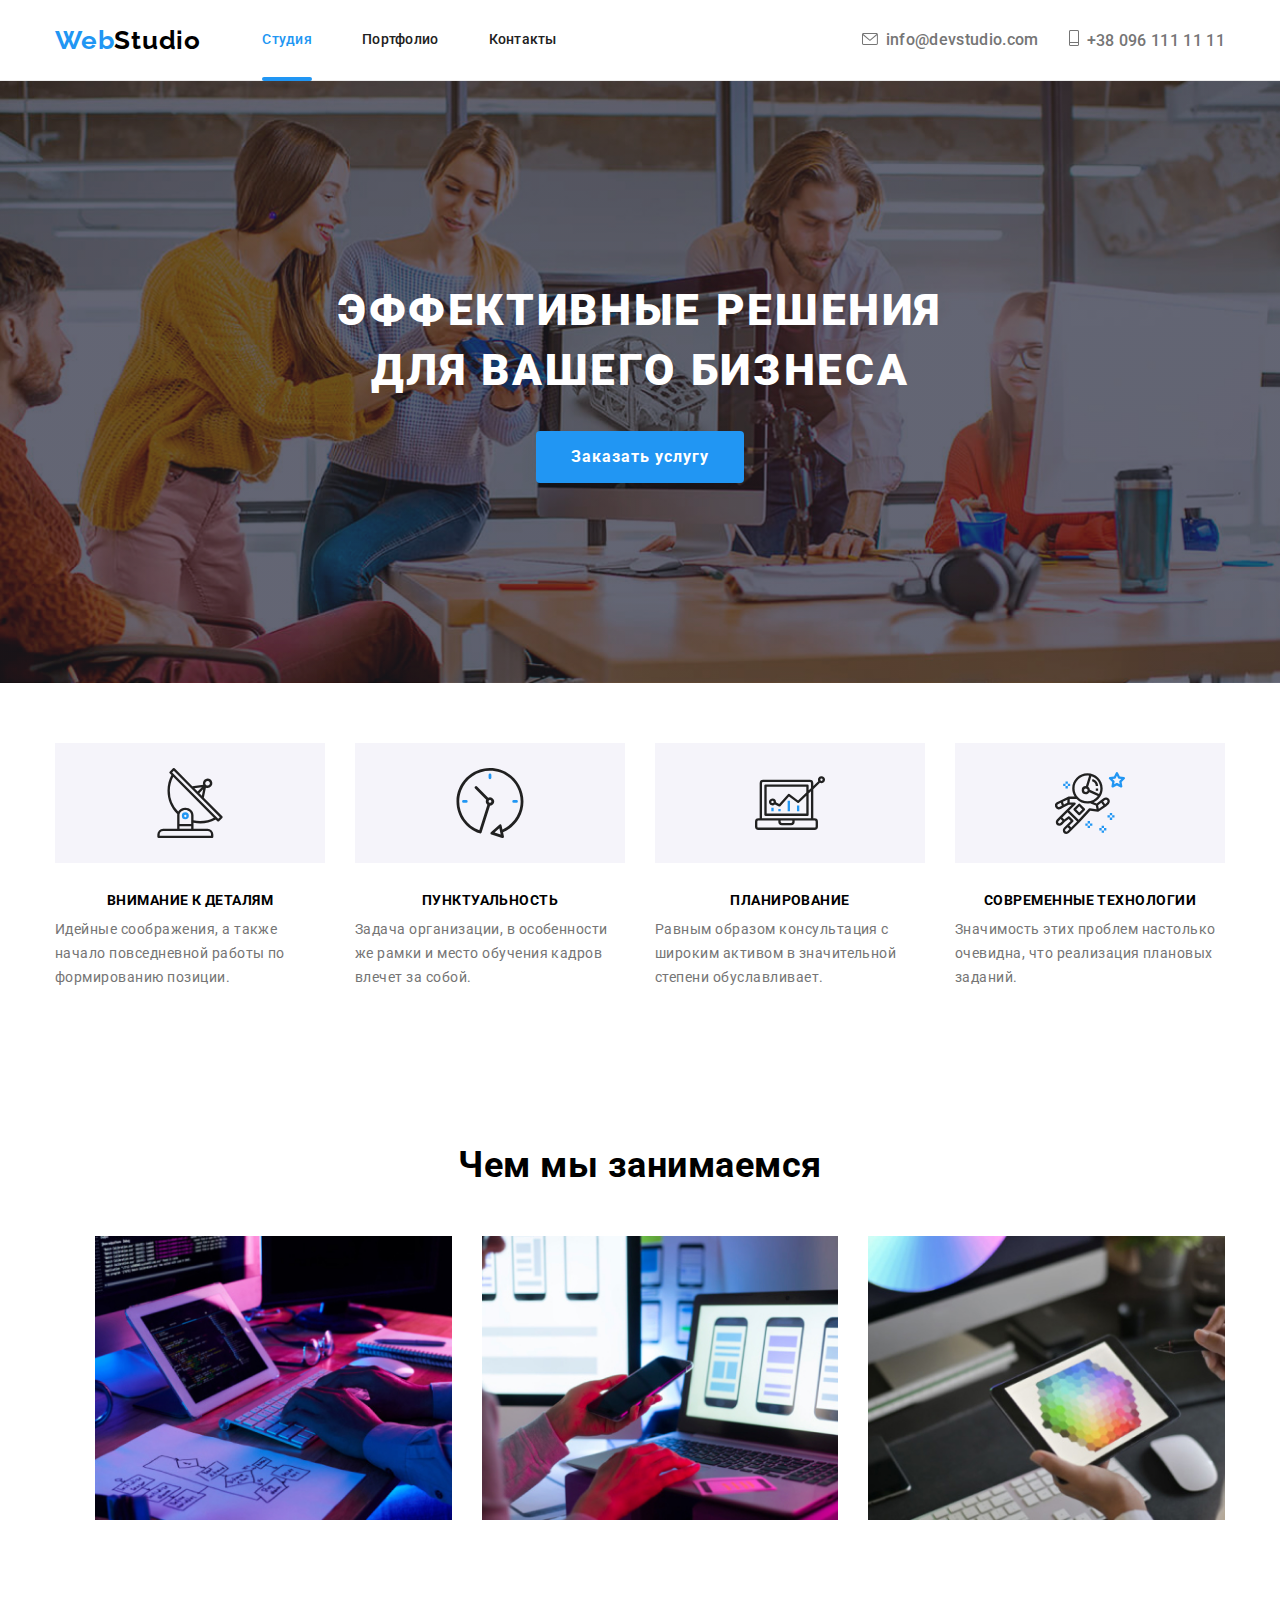
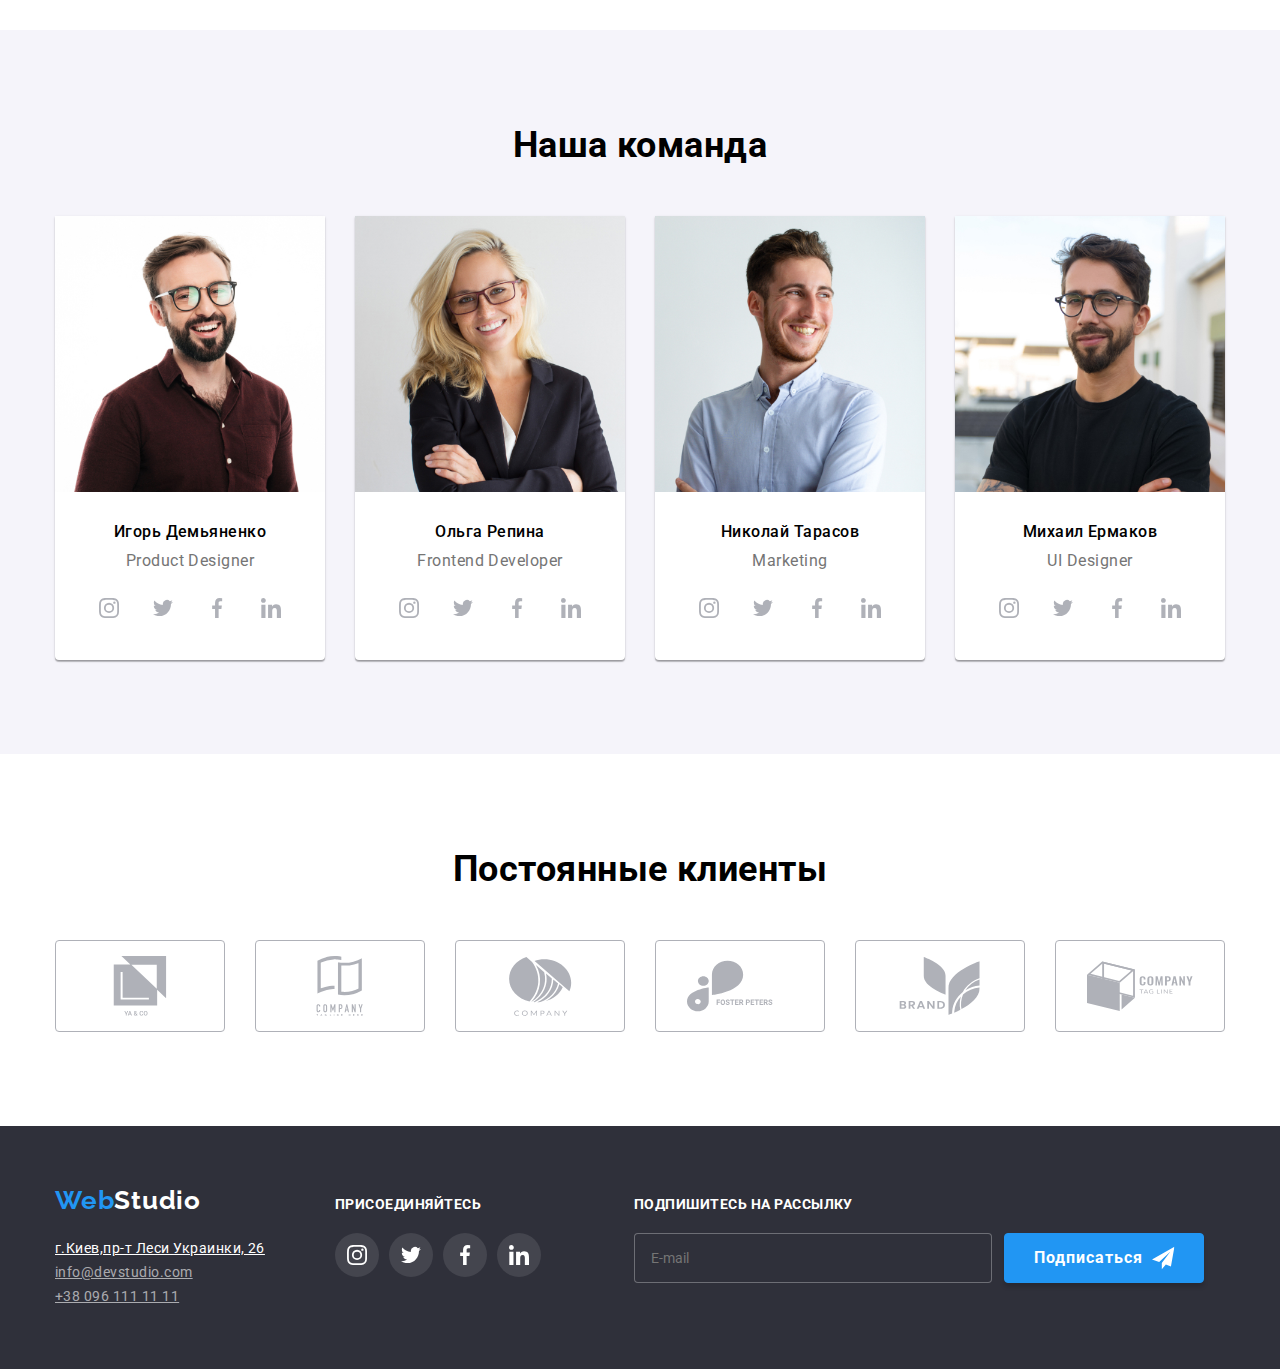
==== commit dc805804: "сделан хедер и меню на телефон." ====
--- a/index.html
+++ b/index.html
@@ -25,40 +25,46 @@
                 <span class="logo__web">Web</span><span class="logo__studio">Studio</span>
             </a>
             <!-- =======КНОПКА ДЛЯ БУРГЕРА====== -->
-            <button type="button" class="burger is-open" aria-expanded="true" aria-controls="burger" data-menu-button>
+            <button type="button" class="burger is-open" aria-expanded="false" aria-controls="menu-conteiner"
+                data-menu-button>
                 <svg width="40px" height="40px" aria-label="Переключатель мобильного меню">
-                    <use class="icon-close" href="./img/icons.svg#close"></use>
-                    <use class="icon-menu" href="./img/icons.svg#menu"></use>
+                    <use class="burger__icon icon-close" href="./img/icons.svg#close"></use>
+                    <use class="burger__icon icon-menu" href="./img/icons.svg#menu"></use>
                 </svg>
             </button>
 
             <div class="menu-conteiner" id="menu-conteiner" data-menu>
-                <nav class="header__nav">
-                    <ul class="nav">
-                        <li class="nav__item"><a class="nav__link nav__link--current" href="./index.html">Студия</a>
-                        </li>
-                        <li class="nav__item"><a class="nav__link" href="./portfolio.html">Портфолио</a>
-                        </li>
-                        <li class="nav__item"><a class="nav__link" href="">Контакты</a></li>
-                    </ul>
-                </nav>
-                <ul class="contact">
-                    <li class="contact__item"><a class="contact__link mail" href="mailto:info@devstudio.com">
-                            <svg class="contact__icon-mail">
-                                <use href="./img/icons.svg#envelope"></use>
-                            </svg>info@devstudio.com</a></li>
-
-                    <li class="contact__item"><a class="contact__link tel" href="tel:+380961111111">
-                            <svg class="contact__icon-tel">
-                                <use href="./img/icons.svg#tel"></use>
-                            </svg>+38 096 111 11 11</a></li>
-                </ul>
-                <ul class="header__networks">
-                    <li class="item"><a class="link-text" href="https://twitter.com">Twitter</a></li>
-                    <li class="item"><a class="link-text" href="https://www.instagram.com">Instagram</a></li>
-                    <li class="item"><a class="link-text" href="https://www.facebook.com">Facebook</a></li>
-                    <li class="item"><a class="link-text" href="https://www.linkedin.com">LinkedIn</a></li>
-                </ul>
+                <div class="menu-conteiner__wrap">
+                    <nav class="header__nav">
+                        <ul class="nav">
+                            <li class="nav__item"><a class="nav__link nav__link--current" href="./index.html">Студия</a>
+                            </li>
+                            <li class="nav__item"><a class="nav__link" href="./portfolio.html">Портфолио</a>
+                            </li>
+                            <li class="nav__item"><a class="nav__link" href="">Контакты</a></li>
+                        </ul>
+                    </nav>
+
+                    <div class="contact-wrap">
+                        <ul class="contact">
+                            <li class="contact__item"><a class="contact__link mail" href="mailto:info@devstudio.com">
+                                    <svg class="contact__icon-mail">
+                                        <use href="./img/icons.svg#envelope"></use>
+                                    </svg>info@devstudio.com</a></li>
+
+                            <li class="contact__item"><a class="contact__link tel" href="tel:+380961111111">
+                                    <svg class="contact__icon-tel">
+                                        <use href="./img/icons.svg#tel"></use>
+                                    </svg>+38 096 111 11 11</a></li>
+                        </ul>
+                        <ul class="header__networks">
+                            <li class="item"><a class="link-text" href="https://twitter.com">Twitter</a></li>
+                            <li class="item"><a class="link-text" href="https://www.instagram.com">Instagram</a></li>
+                            <li class="item"><a class="link-text" href="https://www.facebook.com">Facebook</a></li>
+                            <li class="item"><a class="link-text" href="https://www.linkedin.com">LinkedIn</a></li>
+                        </ul>
+                    </div>
+                </div>
             </div>
         </div>
     </header>
--- a/css/main.min.css
+++ b/css/main.min.css
@@ -1 +1 @@
-/*! modern-normalize v1.1.0 | MIT License | https://github.com/sindresorhus/modern-normalize */*,::before,::after{-webkit-box-sizing:border-box;box-sizing:border-box}html{line-height:1.15;-webkit-text-size-adjust:100%;-moz-tab-size:4;-o-tab-size:4;tab-size:4}body{margin:0;font-family:system-ui,-apple-system,"Segoe UI",Roboto,Helvetica,Arial,sans-serif,"Apple Color Emoji","Segoe UI Emoji"}hr{height:0;color:inherit}abbr[title]{-webkit-text-decoration:underline dotted;text-decoration:underline dotted}b,strong{font-weight:bolder}code,kbd,samp,pre{font-family:ui-monospace,SFMono-Regular,Consolas,"Liberation Mono",Menlo,monospace;font-size:1em}small{font-size:80%}sub,sup{font-size:75%;line-height:0;position:relative;vertical-align:baseline}sub{bottom:-0.25em}sup{top:-0.5em}table{text-indent:0;border-color:inherit}button,input,optgroup,select,textarea{font-family:inherit;font-size:100%;line-height:1.15;margin:0}input,textarea{outline:none}button,select{text-transform:none}button,[type=button],[type=reset],[type=submit]{-webkit-appearance:button}::-moz-focus-inner{border-style:none;padding:0}:-moz-focusring{outline:1px dotted ButtonText}:-moz-ui-invalid{box-shadow:none}legend{padding:0}progress{vertical-align:baseline}::-webkit-inner-spin-button,::-webkit-outer-spin-button{height:auto}[type=search]{-webkit-appearance:textfield;outline-offset:-2px}::-webkit-search-decoration{-webkit-appearance:none}::-webkit-file-upload-button{-webkit-appearance:button;font:inherit}summary{display:list-item}body{font-family:"Roboto",sans-serif;font-weight:400;letter-spacing:.03em;list-style:none;color:var(--main-text-color)}img{display:block;max-width:100%;height:auto}.footer__social-links,.networks,.social__links,.address__list,.clients__list,.team__list,.work__item,.work,.features__list,.contact,.nav,.header__networks{padding:0;margin:0;font-style:normal;list-style-type:none;text-decoration:none}.contact__link,.nav__link,.header__networks{text-decoration:none}.footer,.clients,.team,.work,.features,.hero{padding:60px 0px}@media screen and (min-width: 768px){.footer,.clients,.team,.work,.features,.hero{padding:94px 0px}}.modal__button,.form__button,.hero__button{border-radius:4px;padding:6px 22px;min-width:73px;border:1px solid rgba(0,0,0,0);font-family:inherit;font-weight:500;font-size:16px;line-height:1.63;cursor:pointer;text-align:center;letter-spacing:.03em;color:#212121;background-color:#f5f4fa;-webkit-transition:color var(--main-transformation),background-color var(--main-transformation);transition:color var(--main-transformation),background-color var(--main-transformation)}.conteiner{margin-left:auto;margin-right:auto;padding:0 15px}@media screen and (min-width: 480px){.conteiner{width:480px}}@media screen and (min-width: 768px){.conteiner{width:768px}}@media screen and (min-width: 1200px){.conteiner{width:1200px}}.header{position:relative;background-color:#fff;border-bottom:1px solid #ececec}@media screen and (min-width: 480px){.header{padding-top:16px;padding-bottom:16px}}@media screen and (min-width: 768px){.header{padding:0}}@media screen and (min-width: 768px){.header__wrap{display:-webkit-box;display:-ms-flexbox;display:flex;-webkit-box-align:center;-ms-flex-align:center;align-items:center}}.header__networks{display:-webkit-box;display:-ms-flexbox;display:flex;-webkit-box-align:center;-ms-flex-align:center;align-items:center;margin-top:64px;margin-bottom:48px}@media screen and (min-width: 768px){.header__networks{display:none}}.header__networks .item:not(:last-child){border-right:4px solid green;padding-right:10px}.header__networks .item:not(:first-child){padding-left:10px}.nav{display:-webkit-box;display:-ms-flexbox;display:flex;-webkit-box-orient:vertical;-webkit-box-direction:normal;-ms-flex-direction:column;flex-direction:column;-webkit-box-align:start;-ms-flex-align:start;align-items:flex-start;gap:50px;font-weight:500;font-size:40px;line-height:1.17;letter-spacing:.02em}@media screen and (min-width: 768px){.nav{display:-webkit-box;display:-ms-flexbox;display:flex;-webkit-box-orient:horizontal;-webkit-box-direction:normal;-ms-flex-direction:row;flex-direction:row;font-size:14px;line-height:1.14}}.nav__link{position:relative;display:block;color:#212121}@media screen and (min-width: 768px){.nav__link{padding-top:32px;padding-bottom:32px}}.nav__link:hover,.nav__link:focus{color:#2196f3}.nav__link--current{position:relative;color:#2196f3}@media screen and (min-width: 768px){.nav__link--current::after{content:"";position:absolute;bottom:-1px;display:block;width:100%;height:4px;background-color:#2196f3;border-radius:2px}}.contact{display:-webkit-box;display:-ms-flexbox;display:flex;-webkit-box-orient:vertical;-webkit-box-direction:reverse;-ms-flex-direction:column-reverse;flex-direction:column-reverse;margin-top:306px;gap:30px;font-weight:500;font-size:14px;line-height:1.14;letter-spacing:.02em;text-decoration:none}@media screen and (min-width: 768px){.contact{-webkit-box-orient:vertical;-webkit-box-direction:normal;-ms-flex-direction:column;flex-direction:column;-webkit-box-align:center;-ms-flex-align:center;align-items:center;margin-top:0px;gap:8px;font-size:12px}}@media screen and (min-width: 1200px){.contact{-webkit-box-orient:horizontal;-webkit-box-direction:normal;-ms-flex-direction:row;flex-direction:row;gap:30px}}@media screen and (min-width: 1200px){.contact__item{gap:30px}}.contact__link{font-weight:500;line-height:1.17;letter-spacing:.02em}.contact__link.tel{font-size:34px;color:#2196f3}@media screen and (min-width: 768px){.contact__link.tel{font-size:12px;color:#757575}}@media screen and (min-width: 1200px){.contact__link.tel{font-size:16px}}.contact__link.mail{font-size:24px;color:#757575}@media screen and (min-width: 768px){.contact__link.mail{font-size:12px}}@media screen and (min-width: 1200px){.contact__link.mail{font-size:16px}}.contact__link:hover,.contact__link:focus{color:#2196f3}.contact__icon-mail,.contact__icon-tel{-webkit-transition:fill var(--main-transformation);transition:fill var(--main-transformation)}@media screen and (max-width: 767px){.contact__icon-mail,.contact__icon-tel{display:none}}@media screen and (min-width: 768px){.contact__icon-mail,.contact__icon-tel{fill:currentColor;margin-right:8px}}@media screen and (min-width: 1200px){.contact__icon-mail,.contact__icon-tel{gap:10px}}.contact__icon-mail{color:currentColor;width:14px;height:10px}@media screen and (min-width: 1200px){.contact__icon-mail{width:16px;height:12px}}.contact__icon-tel{color:currentColor;width:10px;height:14px}@media screen and (min-width: 1200px){.contact__icon-tel{height:16px}}.contact__icon-mail:hover,.contact__icon-tel:hover{fill:#2196f3}.link-text{font-weight:500;font-size:18px;line-height:1.22;letter-spacing:.02em;text-decoration:none;color:#2196f3}.logo{font-family:"Raleway",sans-serif;font-size:26px;font-weight:700;line-height:1.0769230769;letter-spacing:.03em;text-decoration:none}.logo__web{color:#2196f3}.logo__studio{color:#000}.footer__logo__studio{color:#fff}.burger{position:absolute;top:0;right:0;-webkit-transform:translate(-50%, 25%);transform:translate(-50%, 25%);display:-webkit-box;display:-ms-flexbox;display:flex;margin:0;padding:0;border:none;background-color:rgba(0,0,0,0)}.burger .icon-menu{display:none}.burger.is-open .icon-close{display:none}.burger.is-open .icon-menu{display:block}@media screen and (min-width: 768px){.burger{display:none}}.menu-conteiner{background-color:#7fffd4}@media screen and (min-width: 768px){.menu-conteiner{display:-webkit-box;display:-ms-flexbox;display:flex;-webkit-box-align:center;-ms-flex-align:center;align-items:center;-webkit-box-pack:justify;-ms-flex-pack:justify;justify-content:space-between}}.menu-conteiner.is-open{display:block;padding-left:40px}@media screen and (max-width: 767px){.menu-conteiner{display:none;position:absolute;top:100%;left:0;width:100%}}@media screen and (min-width: 768px){.menu-conteiner{display:-webkit-box;display:-ms-flexbox;display:flex;-webkit-box-align:center;-ms-flex-align:center;align-items:center;width:100%;margin-left:88px}}@media screen and (min-width: 1200px){.menu-conteiner{margin-left:93px}}.hero{background-color:#c4c4c4;background-image:-webkit-gradient(linear, left top, right top, from(rgba(47, 48, 58, 0.4)), to(rgba(47, 48, 58, 0.4))),url(../../img/hero/hero-mob.jpg);background-image:linear-gradient(to right, rgba(47, 48, 58, 0.4), rgba(47, 48, 58, 0.4)),url(../../img/hero/hero-mob.jpg);background-repeat:no-repeat;background-position:center;background-size:cover;margin-left:auto;margin-right:auto;padding-bottom:118px;padding-top:118px;text-align:center}@media(min-device-pixel-ratio: 2),(-webkit-min-device-pixel-ratio: 2),(min-resolution: 192dpi),(min-resolution: 2dppx){.hero{background-image:-webkit-gradient(linear, left top, right top, from(rgba(47, 48, 58, 0.4)), to(rgba(47, 48, 58, 0.4))),url(../../img/hero/hero-mob@2x.jpg);background-image:linear-gradient(to right, rgba(47, 48, 58, 0.4), rgba(47, 48, 58, 0.4)),url(../../img/hero/hero-mob@2x.jpg)}}@media screen and (min-width: 768px){.hero{background-image:-webkit-gradient(linear, left top, right top, from(rgba(47, 48, 58, 0.4)), to(rgba(47, 48, 58, 0.4))),url(../../img/hero/hero-tablet.jpg);background-image:linear-gradient(to right, rgba(47, 48, 58, 0.4), rgba(47, 48, 58, 0.4)),url(../../img/hero/hero-tablet.jpg)}}@media screen and (min-width: 768px)and (min-device-pixel-ratio: 2),screen and (min-width: 768px)and (-webkit-min-device-pixel-ratio: 2),screen and (min-width: 768px)and (min-resolution: 192dpi),screen and (min-width: 768px)and (min-resolution: 2dppx){.hero{background-image:-webkit-gradient(linear, left top, right top, from(rgba(47, 48, 58, 0.4)), to(rgba(47, 48, 58, 0.4))),url(../../img/hero/hero-tablet@2x.jpg);background-image:linear-gradient(to right, rgba(47, 48, 58, 0.4), rgba(47, 48, 58, 0.4)),url(../../img/hero/hero-tablet@2x.jpg)}}@media screen and (min-width: 1200px){.hero{background-image:-webkit-gradient(linear, left top, right top, from(rgba(47, 48, 58, 0.4)), to(rgba(47, 48, 58, 0.4))),url(../../img/hero/hero-comp.jpg);background-image:linear-gradient(to right, rgba(47, 48, 58, 0.4), rgba(47, 48, 58, 0.4)),url(../../img/hero/hero-comp.jpg)}}@media screen and (min-width: 1200px)and (min-device-pixel-ratio: 2),screen and (min-width: 1200px)and (-webkit-min-device-pixel-ratio: 2),screen and (min-width: 1200px)and (min-resolution: 192dpi),screen and (min-width: 1200px)and (min-resolution: 2dppx){.hero{background-image:-webkit-gradient(linear, left top, right top, from(rgba(47, 48, 58, 0.4)), to(rgba(47, 48, 58, 0.4))),url(../../img/hero/hero-comp@2x.jpeg);background-image:linear-gradient(to right, rgba(47, 48, 58, 0.4), rgba(47, 48, 58, 0.4)),url(../../img/hero/hero-comp@2x.jpeg)}}@media screen and (min-width: 1200px){.hero{padding-top:200px;padding-bottom:200px}}.hero__title{margin-top:0;margin-bottom:30px;font-weight:900;font-size:26px;line-height:1.6;letter-spacing:.06em;text-transform:uppercase;color:#fff}@media screen and (min-width: 1200px){.hero__title{font-size:44px;line-height:1.36}}.hero__button{padding:10px 34px;min-width:200px;font-weight:700;line-height:1.87;letter-spacing:.06em;color:#fff;background-color:#2196f3}.features{padding-top:60px;padding-bottom:60px}@media sreen and (min-width: 768px){.features{display:-webkit-box;display:-ms-flexbox;display:flex;-webkit-box-align:center;-ms-flex-align:center;align-items:center;-webkit-box-pack:center;-ms-flex-pack:center;justify-content:center}}@media screen and (min-width: 768px){.features__list{display:-webkit-box;display:-ms-flexbox;display:flex;-ms-flex-wrap:wrap;flex-wrap:wrap;margin:-15px}}@media screen and (min-width: 1200px){.features__list{display:-webkit-box;display:-ms-flexbox;display:flex;-ms-flex-wrap:nowrap;flex-wrap:nowrap;margin:-15px}}@media screen and (min-width: 768px){.features__item{width:calc((100% - 60px)/2);margin:15px}}@media screen and (min-width: 1200px){.features__item{width:calc((100% - 60px)/4);margin:15px}}@media screen and (max-width: 767px){.features__item:not(:last-child){margin-bottom:30px}}.features__box{display:-webkit-box;display:-ms-flexbox;display:flex;-webkit-box-align:center;-ms-flex-align:center;align-items:center;-webkit-box-pack:center;-ms-flex-pack:center;justify-content:center;margin-bottom:30px;height:120px;background-color:#f5f4fa}.features__icon{width:70px;height:70px}.features__title{margin-top:0;margin-bottom:10px;font-size:14px;font-weight:700;line-height:1.14;text-align:center;text-transform:uppercase}.features__text{margin-top:0;margin-bottom:0;font-size:14px;line-height:1.71;text-align:left;color:#757575}.work{display:none}@media screen and (min-width: 1200px){.work{display:inherit}}.work__title{margin-top:0;margin-bottom:50px;font-weight:700;font-size:36px;line-height:1.17;text-align:center}.work__list{display:-webkit-box;display:-ms-flexbox;display:flex;-webkit-box-align:center;-ms-flex-align:center;align-items:center;-webkit-box-pack:center;-ms-flex-pack:center;justify-content:center;gap:30px}.work__item{position:relative}.work__item:hover .work__label{opacity:1}.work__label{position:absolute;bottom:0;content:"";width:100%;height:70px;opacity:0;display:-webkit-box;display:-ms-flexbox;display:flex;-webkit-box-align:center;-ms-flex-align:center;align-items:center;-webkit-box-pack:center;-ms-flex-pack:center;justify-content:center;justify-content:center;margin:0;font-weight:700;font-size:14px;line-height:1.14;text-align:center;text-transform:uppercase;letter-spacing:.03em;color:#fff;background-color:rgba(47,48,58,.8);-webkit-transition:opacity var(--main-transformation);transition:opacity var(--main-transformation)}.team{line-height:1.19}.team:nth-child(2n){background-color:#f5f4fa}.team__title{margin-top:0;margin-bottom:50px;font-weight:700;font-size:36px;line-height:1.17;text-align:center}.team__list{display:-webkit-box;display:-ms-flexbox;display:flex;-ms-flex-wrap:wrap;flex-wrap:wrap;gap:30px}@media screen and (min-width: 768px){.team__list{margin:-15px;gap:0px}}@media screen and (min-width: 1200px){.team__list{-ms-flex-wrap:nowrap;flex-wrap:nowrap}}.team__card{background-color:#fff;border-radius:0px 0px 4px 4px;-webkit-box-shadow:0px 1px 3px rgba(0,0,0,.12),0px 1px 1px rgba(0,0,0,.14),0px 2px 1px rgba(0,0,0,.2);box-shadow:0px 1px 3px rgba(0,0,0,.12),0px 1px 1px rgba(0,0,0,.14),0px 2px 1px rgba(0,0,0,.2)}@media screen and (min-width: 768px){.team__card{width:calc((100% - 60px)/2);margin:15px}}@media screen and (min-width: 1200px){.team__card{width:calc((100% - 60px)/4);margin:15px}}.staff{padding-top:30px}.staff__name{margin:0px;margin-bottom:10px;font-weight:500;font-size:16px;text-align:center}.staff__position{margin:0;margin-bottom:16px;font-size:16px;color:#757575;text-align:center}.clients__title{margin-top:0;margin-bottom:50px;font-weight:700;font-size:36px;line-height:1.17;text-align:center}.clients__list{display:-webkit-box;display:-ms-flexbox;display:flex;-ms-flex-wrap:wrap;flex-wrap:wrap;margin:-15px}.clients__link{display:-webkit-box;display:-ms-flexbox;display:flex;-webkit-box-align:center;-ms-flex-align:center;align-items:center;-webkit-box-pack:center;-ms-flex-pack:center;justify-content:center;-ms-flex-wrap:wrap;flex-wrap:wrap;height:92px;border:1px solid #afb1b8;border-radius:4px;-webkit-transition:border-color var(--main-transformation);transition:border-color var(--main-transformation)}.clients__link:hover,.clients__link:focus,.clients__link:hover .clients__icon,.clients__link:focus .clients__icon{border-color:#2196f3;fill:#2196f3}.clients__icon{width:106px;height:60px;fill:#afb1b8;-webkit-transition:fill var(--main-transformation);transition:fill var(--main-transformation)}.clients__item{width:calc((100% - 60px)/2);margin:15px}@media screen and (min-width: 768px){.clients__item{width:calc((100% - 90px)/3);margin:15px}}@media screen and (min-width: 1200px){.clients__item{width:calc((100% - 180px)/6);margin:15px}}.footer{padding-top:60px;padding-bottom:60px;font-size:14px;line-height:1.71;text-align:center;background-color:#2f303a}@media screen and (min-width: 1200px){.footer{text-align:left}}@media screen and (min-width: 768px){.footer__wrap{display:-webkit-inline-box;display:-ms-inline-flexbox;display:inline-flex;-webkit-box-align:baseline;-ms-flex-align:baseline;align-items:baseline;-ms-flex-pack:distribute;justify-content:space-around;-ms-flex-wrap:wrap;flex-wrap:wrap}}@media screen and (min-width: 1200px){.footer__wrap{display:-webkit-box;display:-ms-flexbox;display:flex;-webkit-box-align:baseline;-ms-flex-align:baseline;align-items:baseline;-webkit-box-pack:start;-ms-flex-pack:start;justify-content:flex-start}}.footer__nav{margin-bottom:60px}@media screen and (min-width: 768px){.footer__nav{margin-bottom:0}}@media screen and (min-width: 1200px){.footer__nav{margin-bottom:0;margin-right:70px}}.footer__social-links{margin-bottom:60px}@media screen and (min-width: 768px){.footer__social-links{margin-bottom:0}}.address{margin-top:20px;text-decoration:none}.address__item::not(:last-child){margin-bottom:9px}.address__link{margin-bottom:9px;color:rgba(255,255,255,.6)}.address__link--place{margin-bottom:9px;color:#fff}@media screen and (min-width: 1200px){.join{margin-right:93px}}.join__title{margin:0;margin-bottom:20px;font-weight:700;font-size:14px;text-transform:uppercase;line-height:1.14;color:#fff}.subscribe__title{margin:0;margin-bottom:20px;font-weight:700;font-size:14px;text-transform:uppercase;line-height:1.14;color:#fff}@media screen and (min-width: 768px){.subscribe__title{margin-top:60px}}@media screen and (min-width: 1200px){.subscribe__title{margin-top:0px}}@media screen and (min-width: 768px){.form{display:-webkit-box;display:-ms-flexbox;display:flex;-webkit-box-orient:vertical;-webkit-box-direction:normal;-ms-flex-direction:column;flex-direction:column;-webkit-box-align:center;-ms-flex-align:center;align-items:center;-webkit-box-pack:center;-ms-flex-pack:center;justify-content:center}}@media screen and (min-width: 1200px){.form{display:-webkit-box;display:-ms-flexbox;display:flex;-webkit-box-orient:horizontal;-webkit-box-direction:normal;-ms-flex-direction:row;flex-direction:row;-webkit-box-align:center;-ms-flex-align:center;align-items:center;-webkit-box-pack:justify;-ms-flex-pack:justify;justify-content:space-between}}.form__input{padding:0;margin:0;padding-left:16px;height:50px;width:358px;border:1px solid rgba(255,255,255,.3);border-radius:4px;color:#fff;background-color:#2f303a}.form__button{display:-webkit-inline-box;display:-ms-inline-flexbox;display:inline-flex;-webkit-box-align:center;-ms-flex-align:center;align-items:center;-webkit-box-pack:center;-ms-flex-pack:center;justify-content:center;margin-top:20px;padding-left:29px;padding-top:10px;padding-bottom:10px;padding-right:28px;max-width:200px;height:50px;text-decoration:none;font-weight:700;line-height:1.87;letter-spacing:.06em;border:1px solid #2196f3;-webkit-box-shadow:0px 4px 4px 0px rgba(0,0,0,.15);box-shadow:0px 4px 4px 0px rgba(0,0,0,.15);color:#fff;background-color:#2196f3}@media screen and (min-width: 1200px){.form__button{margin-left:12px;margin-top:0}}.form__icon{width:24px;height:24px;margin-left:10px}.social__links{display:-webkit-box;display:-ms-flexbox;display:flex;-webkit-box-align:center;-ms-flex-align:center;align-items:center;-webkit-box-pack:center;-ms-flex-pack:center;justify-content:center;margin-left:32px;margin-right:32px;margin-bottom:30px;gap:10px}.networks__link{display:-webkit-box;display:-ms-flexbox;display:flex;-webkit-box-align:center;-ms-flex-align:center;align-items:center;-webkit-box-pack:center;-ms-flex-pack:center;justify-content:center;border:rgba(0,0,0,0);border-radius:50%;width:44px;height:44px;fill:#afb1b8;-webkit-transition:fill var(--main-transformation),background-color var(--main-transformation);transition:fill var(--main-transformation),background-color var(--main-transformation)}.networks__link:hover,.networks__link:focus{fill:#fff;background-color:#2196f3}.networks__icon{width:20px;height:20px}.footer__social-links{display:-webkit-box;display:-ms-flexbox;display:flex;-webkit-box-align:center;-ms-flex-align:center;align-items:center;-webkit-box-pack:center;-ms-flex-pack:center;justify-content:center;gap:10px}.footer__social-links .networks__link{fill:#fff;background-color:rgba(255,255,255,.1)}.footer__social-links .networks__link:hover,.footer__social-links .networks__link:focus{fill:#fff;color:rgba(255,255,255,.1);background-color:#2196f3}.backdrop{position:fixed;top:0;left:0;width:100%;height:100%;background-color:rgba(0,0,0,.2);opacity:1;-webkit-transition:opacity 250ms cubic-bezier(0.4, 0, 0.2, 1);transition:opacity 250ms cubic-bezier(0.4, 0, 0.2, 1);padding-top:93px;padding-bottom:93px;padding-left:15px;padding-right:15px;overflow-y:scroll}@media screen and (min-width: 768px){.backdrop{padding:0}}.is-hidden{opacity:0;pointer-events:none}.modal{padding:40px;min-width:450px;min-height:609px;border-radius:4px;background-color:#fff;-webkit-box-shadow:0px 2px 1px 0px rgba(0,0,0,.2),0px 1px 1px 0px rgba(0,0,0,.14),0px 1px 3px 0px rgba(0,0,0,.12);box-shadow:0px 2px 1px 0px rgba(0,0,0,.2),0px 1px 1px 0px rgba(0,0,0,.14),0px 1px 3px 0px rgba(0,0,0,.12)}@media screen and (min-width: 768px){.modal{position:absolute;top:50%;left:50%;-webkit-transform:translate(-50%, -50%);transform:translate(-50%, -50%)}}@media screen and (min-width: 1200px){.modal{max-width:528px;max-height:581px}}.modal__close{position:absolute;top:8px;right:8px;display:-webkit-box;display:-ms-flexbox;display:flex;-webkit-box-align:center;-ms-flex-align:center;align-items:center;-webkit-box-pack:center;-ms-flex-pack:center;justify-content:center;cursor:pointer;width:30px;height:30px;background-color:rgba(0,0,0,0);border:1px solid rgba(0,0,0,.1);border-radius:50%;-webkit-transition:fill var(--main-transformation);transition:fill var(--main-transformation)}.modal__close:hover .modal__img,.modal__close:focus .modal__img{fill:#2196f3}.modal__img{width:11px;height:11px}.modal__button{margin-top:30px;padding:10px 56px;min-width:200px;font-weight:700;line-height:1.87;letter-spacing:.06em;color:#fff;background-color:#2196f3;-webkit-box-shadow:0px 2px 1px 0px rgba(0,0,0,.2),0px 1px 1px 0px rgba(0,0,0,.14),0px 1px 3px 0px rgba(0,0,0,.12);box-shadow:0px 2px 1px 0px rgba(0,0,0,.2),0px 1px 1px 0px rgba(0,0,0,.14),0px 1px 3px 0px rgba(0,0,0,.12)}.modal__form{text-align:center}.modal__title{padding:0;margin:0;margin-bottom:12px;font-weight:700;font-size:20px;line-height:1.15;text-align:center}.form__label{display:block;margin-bottom:4px;font-size:12px;line-height:1.16;text-align:left;color:#757575}.form__comment{display:-webkit-box;display:-ms-flexbox;display:flex;-webkit-box-align:center;-ms-flex-align:center;align-items:center;-webkit-box-pack:center;-ms-flex-pack:center;justify-content:center;resize:none;padding:12px 16px;height:120px;width:100%;border:1px solid rgba(33,33,33,.2)}.form__comment::-webkit-input-placeholder{font-size:12px;color:rgba(117,117,117,.5)}.form__comment::-moz-placeholder{font-size:12px;color:rgba(117,117,117,.5)}.form__comment:-ms-input-placeholder{font-size:12px;color:rgba(117,117,117,.5)}.form__comment::-ms-input-placeholder{font-size:12px;color:rgba(117,117,117,.5)}.form__comment::placeholder{font-size:12px;color:rgba(117,117,117,.5)}.form__deal{display:-webkit-box;display:-ms-flexbox;display:flex;-webkit-box-align:center;-ms-flex-align:center;align-items:center;-webkit-box-pack:center;-ms-flex-pack:center;justify-content:center;margin-top:20px;font-size:14px;letter-spacing:.03em;text-align:center;color:#757575}.form__link{margin-left:5px;color:#2196f3}.field{position:relative}.field__icon{position:absolute;top:0;-webkit-transform:translate(50%, 50%);transform:translate(50%, 50%);width:18px;height:18px;fill:#212121}.field:hover .field__input,.field__input:focus,.field:hover .field__icon{border-color:#2196f3;fill:#2196f3}.field:focus-within .field__icon{fill:#2196f3;outline:rgba(0,0,0,0);outline-color:#2196f3}.field__input{border:1px solid rgba(33,33,33,.2);border-radius:4px;min-height:40px;padding-left:42px;width:100%}.checkbox{-webkit-appearance:none;-moz-appearance:none;appearance:none;position:absolute}.checkbox__icon{display:inline-block;width:16px;height:15px;margin-right:9px;background-color:#fff;border:2px solid #212121;border-radius:2px}.checkbox:checked+.checkbox__icon{background-image:url(../img/check.svg);background-repeat:no-repeat;background-size:contain;background-origin:content-box;background-color:#2196f3;border:1px solid #2196f3}/*# sourceMappingURL=main.min.css.map */+/*! modern-normalize v1.1.0 | MIT License | https://github.com/sindresorhus/modern-normalize */*,::before,::after{-webkit-box-sizing:border-box;box-sizing:border-box}html{line-height:1.15;-webkit-text-size-adjust:100%;-moz-tab-size:4;-o-tab-size:4;tab-size:4}body{margin:0;font-family:system-ui,-apple-system,"Segoe UI",Roboto,Helvetica,Arial,sans-serif,"Apple Color Emoji","Segoe UI Emoji"}hr{height:0;color:inherit}abbr[title]{-webkit-text-decoration:underline dotted;text-decoration:underline dotted}b,strong{font-weight:bolder}code,kbd,samp,pre{font-family:ui-monospace,SFMono-Regular,Consolas,"Liberation Mono",Menlo,monospace;font-size:1em}small{font-size:80%}sub,sup{font-size:75%;line-height:0;position:relative;vertical-align:baseline}sub{bottom:-0.25em}sup{top:-0.5em}table{text-indent:0;border-color:inherit}button,input,optgroup,select,textarea{font-family:inherit;font-size:100%;line-height:1.15;margin:0}input,textarea{outline:none}button,select{text-transform:none}button,[type=button],[type=reset],[type=submit]{-webkit-appearance:button}::-moz-focus-inner{border-style:none;padding:0}:-moz-focusring{outline:1px dotted ButtonText}:-moz-ui-invalid{box-shadow:none}legend{padding:0}progress{vertical-align:baseline}::-webkit-inner-spin-button,::-webkit-outer-spin-button{height:auto}[type=search]{-webkit-appearance:textfield;outline-offset:-2px}::-webkit-search-decoration{-webkit-appearance:none}::-webkit-file-upload-button{-webkit-appearance:button;font:inherit}summary{display:list-item}body{font-family:"Roboto",sans-serif;font-weight:400;letter-spacing:.03em;list-style:none;color:var(--main-text-color)}img{display:block;max-width:100%;height:auto}.footer__social-links,.networks,.social__links,.address__list,.clients__list,.team__list,.work__item,.work,.features__list,.contact,.nav,.header__networks{padding:0;margin:0;font-style:normal;list-style-type:none;text-decoration:none}.contact__link,.nav__link,.header__networks{text-decoration:none}.footer,.clients,.team,.work,.features,.hero{padding:60px 0px}@media screen and (min-width: 768px){.footer,.clients,.team,.work,.features,.hero{padding:94px 0px}}.modal__button,.form__button,.hero__button{border-radius:4px;padding:6px 22px;min-width:73px;border:1px solid rgba(0,0,0,0);font-family:inherit;font-weight:500;font-size:16px;line-height:1.63;cursor:pointer;text-align:center;letter-spacing:.03em;color:#212121;background-color:#f5f4fa;-webkit-transition:color var(--main-transformation),background-color var(--main-transformation);transition:color var(--main-transformation),background-color var(--main-transformation)}.conteiner{margin-left:auto;margin-right:auto;padding:0 15px}@media screen and (min-width: 480px){.conteiner{width:480px}}@media screen and (min-width: 768px){.conteiner{width:768px}}@media screen and (min-width: 1200px){.conteiner{width:1200px}}.header{position:relative;background-color:#fff;border-bottom:1px solid #ececec}@media screen and (min-width: 480px){.header{padding-top:16px;padding-bottom:16px}}@media screen and (min-width: 768px){.header{padding:0}}.header__wrap{display:-webkit-box;display:-ms-flexbox;display:flex;-webkit-box-align:center;-ms-flex-align:center;align-items:center}@media screen and (min-width: 768px){.header__wrap{display:-webkit-box;display:-ms-flexbox;display:flex;-webkit-box-align:center;-ms-flex-align:center;align-items:center;-webkit-box-pack:justify;-ms-flex-pack:justify;justify-content:space-between}}.header__networks{display:-webkit-box;display:-ms-flexbox;display:flex;-webkit-box-align:center;-ms-flex-align:center;align-items:center;margin-top:64px}@media screen and (min-width: 768px){.header__networks{display:none}}.header__networks .item:not(:last-child){border-right:1px solid rgba(33,33,33,.2);padding-right:10px}.header__networks .item:not(:first-child){padding-left:10px}.nav{display:-webkit-box;display:-ms-flexbox;display:flex;-webkit-box-orient:vertical;-webkit-box-direction:normal;-ms-flex-direction:column;flex-direction:column;-webkit-box-align:start;-ms-flex-align:start;align-items:flex-start;gap:50px;font-weight:500;font-size:40px;line-height:1.17;letter-spacing:.02em}@media screen and (min-width: 768px){.nav{display:-webkit-box;display:-ms-flexbox;display:flex;-webkit-box-orient:horizontal;-webkit-box-direction:normal;-ms-flex-direction:row;flex-direction:row;margin-right:84px;font-size:14px;line-height:1.14}}@media screen and (min-width: 1200px){.nav{margin-right:305px}}.nav__link{position:relative;display:block;color:#212121}@media screen and (min-width: 768px){.nav__link{padding-top:32px;padding-bottom:32px}}.nav__link:hover,.nav__link:focus{color:#2196f3}.nav__link--current{position:relative;color:#2196f3}@media screen and (min-width: 768px){.nav__link--current::after{content:"";position:absolute;bottom:-1px;display:block;width:100%;height:4px;background-color:#2196f3;border-radius:2px}}.contact{display:-webkit-box;display:-ms-flexbox;display:flex;-webkit-box-orient:vertical;-webkit-box-direction:reverse;-ms-flex-direction:column-reverse;flex-direction:column-reverse;gap:30px;font-weight:500;font-size:14px;line-height:1.14;letter-spacing:.02em;text-decoration:none}@media screen and (min-width: 768px){.contact{-webkit-box-orient:vertical;-webkit-box-direction:normal;-ms-flex-direction:column;flex-direction:column;-webkit-box-align:center;-ms-flex-align:center;align-items:center;margin-top:0px;gap:8px;font-size:12px}}@media screen and (min-width: 1200px){.contact{-webkit-box-orient:horizontal;-webkit-box-direction:normal;-ms-flex-direction:row;flex-direction:row;gap:30px}}@media screen and (min-width: 1200px){.contact__item{gap:30px}}.contact__link{font-weight:500;line-height:1.17;letter-spacing:.02em}.contact__link.tel{font-size:34px;color:#2196f3}@media screen and (min-width: 768px){.contact__link.tel{font-size:12px;color:#757575}}@media screen and (min-width: 1200px){.contact__link.tel{font-size:16px}}.contact__link.mail{font-size:24px;color:#757575}@media screen and (min-width: 768px){.contact__link.mail{font-size:12px}}@media screen and (min-width: 1200px){.contact__link.mail{font-size:16px}}.contact__link:hover,.contact__link:focus{color:#2196f3}.contact__icon-mail,.contact__icon-tel{-webkit-transition:fill var(--main-transformation);transition:fill var(--main-transformation)}@media screen and (max-width: 767px){.contact__icon-mail,.contact__icon-tel{display:none}}@media screen and (min-width: 768px){.contact__icon-mail,.contact__icon-tel{fill:currentColor;margin-right:8px}}@media screen and (min-width: 1200px){.contact__icon-mail,.contact__icon-tel{gap:10px}}.contact__icon-mail{color:currentColor;width:14px;height:10px}@media screen and (min-width: 1200px){.contact__icon-mail{width:16px;height:12px}}.contact__icon-tel{color:currentColor;width:10px;height:14px}@media screen and (min-width: 1200px){.contact__icon-tel{height:16px}}.contact__icon-mail:hover,.contact__icon-tel:hover{fill:#2196f3}.link-text{font-weight:500;font-size:18px;line-height:1.22;letter-spacing:.02em;text-decoration:none;color:#2196f3}.logo{font-family:"Raleway",sans-serif;font-size:26px;font-weight:700;line-height:1.0769230769;letter-spacing:.03em;text-decoration:none}.logo__web{color:#2196f3}.logo__studio{color:#000}.footer__logo__studio{color:#fff}.burger{margin-left:auto;padding:0;border:none;background-color:rgba(0,0,0,0);z-index:2}@media screen and (min-width: 767px){.burger{display:none}}.burger .icon-menu{display:none}.burger.is-open .icon-menu{display:block}.burger.is-open .icon-close{display:none}.burger:hover .icon-menu,.burger:focus .icon-menu,.burger:hover .icon-close,.burger:focus .icon-close{fill:#2196f3}@media screen and (max-width: 767px){.menu-conteiner{display:none;position:fixed;top:0;left:0;width:100vw;height:100vh;z-index:1;background-color:#fff;padding:48px 40px;text-align:left}}.menu-conteiner.is-open{display:block}.menu-conteiner__wrap{display:-webkit-box;display:-ms-flexbox;display:flex;-webkit-box-align:center;-ms-flex-align:center;align-items:center;-webkit-box-pack:justify;-ms-flex-pack:justify;justify-content:space-between}@media screen and (max-width: 767px){.menu-conteiner__wrap{display:-webkit-box;display:-ms-flexbox;display:flex;height:100%;-webkit-box-orient:vertical;-webkit-box-direction:normal;-ms-flex-direction:column;flex-direction:column;-webkit-box-align:start;-ms-flex-align:start;align-items:flex-start;-webkit-box-pack:justify;-ms-flex-pack:justify;justify-content:space-between}}.hero{background-color:#c4c4c4;background-image:-webkit-gradient(linear, left top, right top, from(rgba(47, 48, 58, 0.4)), to(rgba(47, 48, 58, 0.4))),url(../../img/hero/hero-mob.jpg);background-image:linear-gradient(to right, rgba(47, 48, 58, 0.4), rgba(47, 48, 58, 0.4)),url(../../img/hero/hero-mob.jpg);background-repeat:no-repeat;background-position:center;background-size:cover;margin-left:auto;margin-right:auto;padding-bottom:118px;padding-top:118px;text-align:center}@media(min-device-pixel-ratio: 2),(-webkit-min-device-pixel-ratio: 2),(min-resolution: 192dpi),(min-resolution: 2dppx){.hero{background-image:-webkit-gradient(linear, left top, right top, from(rgba(47, 48, 58, 0.4)), to(rgba(47, 48, 58, 0.4))),url(../../img/hero/hero-mob@2x.jpg);background-image:linear-gradient(to right, rgba(47, 48, 58, 0.4), rgba(47, 48, 58, 0.4)),url(../../img/hero/hero-mob@2x.jpg)}}@media screen and (min-width: 768px){.hero{background-image:-webkit-gradient(linear, left top, right top, from(rgba(47, 48, 58, 0.4)), to(rgba(47, 48, 58, 0.4))),url(../../img/hero/hero-tablet.jpg);background-image:linear-gradient(to right, rgba(47, 48, 58, 0.4), rgba(47, 48, 58, 0.4)),url(../../img/hero/hero-tablet.jpg)}}@media screen and (min-width: 768px)and (min-device-pixel-ratio: 2),screen and (min-width: 768px)and (-webkit-min-device-pixel-ratio: 2),screen and (min-width: 768px)and (min-resolution: 192dpi),screen and (min-width: 768px)and (min-resolution: 2dppx){.hero{background-image:-webkit-gradient(linear, left top, right top, from(rgba(47, 48, 58, 0.4)), to(rgba(47, 48, 58, 0.4))),url(../../img/hero/hero-tablet@2x.jpg);background-image:linear-gradient(to right, rgba(47, 48, 58, 0.4), rgba(47, 48, 58, 0.4)),url(../../img/hero/hero-tablet@2x.jpg)}}@media screen and (min-width: 1200px){.hero{background-image:-webkit-gradient(linear, left top, right top, from(rgba(47, 48, 58, 0.4)), to(rgba(47, 48, 58, 0.4))),url(../../img/hero/hero-comp.jpg);background-image:linear-gradient(to right, rgba(47, 48, 58, 0.4), rgba(47, 48, 58, 0.4)),url(../../img/hero/hero-comp.jpg)}}@media screen and (min-width: 1200px)and (min-device-pixel-ratio: 2),screen and (min-width: 1200px)and (-webkit-min-device-pixel-ratio: 2),screen and (min-width: 1200px)and (min-resolution: 192dpi),screen and (min-width: 1200px)and (min-resolution: 2dppx){.hero{background-image:-webkit-gradient(linear, left top, right top, from(rgba(47, 48, 58, 0.4)), to(rgba(47, 48, 58, 0.4))),url(../../img/hero/hero-comp@2x.jpeg);background-image:linear-gradient(to right, rgba(47, 48, 58, 0.4), rgba(47, 48, 58, 0.4)),url(../../img/hero/hero-comp@2x.jpeg)}}@media screen and (min-width: 1200px){.hero{padding-top:200px;padding-bottom:200px}}.hero__title{margin-top:0;margin-bottom:30px;font-weight:900;font-size:26px;line-height:1.6;letter-spacing:.06em;text-transform:uppercase;color:#fff}@media screen and (min-width: 1200px){.hero__title{font-size:44px;line-height:1.36}}.hero__button{padding:10px 34px;min-width:200px;font-weight:700;line-height:1.87;letter-spacing:.06em;color:#fff;background-color:#2196f3}.features{padding-top:60px;padding-bottom:60px}@media sreen and (min-width: 768px){.features{display:-webkit-box;display:-ms-flexbox;display:flex;-webkit-box-align:center;-ms-flex-align:center;align-items:center;-webkit-box-pack:center;-ms-flex-pack:center;justify-content:center}}@media screen and (min-width: 768px){.features__list{display:-webkit-box;display:-ms-flexbox;display:flex;-ms-flex-wrap:wrap;flex-wrap:wrap;margin:-15px}}@media screen and (min-width: 1200px){.features__list{display:-webkit-box;display:-ms-flexbox;display:flex;-ms-flex-wrap:nowrap;flex-wrap:nowrap;margin:-15px}}@media screen and (min-width: 768px){.features__item{width:calc((100% - 60px)/2);margin:15px}}@media screen and (min-width: 1200px){.features__item{width:calc((100% - 60px)/4);margin:15px}}@media screen and (max-width: 767px){.features__item:not(:last-child){margin-bottom:30px}}.features__box{display:-webkit-box;display:-ms-flexbox;display:flex;-webkit-box-align:center;-ms-flex-align:center;align-items:center;-webkit-box-pack:center;-ms-flex-pack:center;justify-content:center;margin-bottom:30px;height:120px;background-color:#f5f4fa}.features__icon{width:70px;height:70px}.features__title{margin-top:0;margin-bottom:10px;font-size:14px;font-weight:700;line-height:1.14;text-align:center;text-transform:uppercase}.features__text{margin-top:0;margin-bottom:0;font-size:14px;line-height:1.71;text-align:left;color:#757575}.work{display:none}@media screen and (min-width: 1200px){.work{display:inherit}}.work__title{margin-top:0;margin-bottom:50px;font-weight:700;font-size:36px;line-height:1.17;text-align:center}.work__list{display:-webkit-box;display:-ms-flexbox;display:flex;-webkit-box-align:center;-ms-flex-align:center;align-items:center;-webkit-box-pack:center;-ms-flex-pack:center;justify-content:center;gap:30px}.work__item{position:relative}.work__item:hover .work__label{opacity:1}.work__label{position:absolute;bottom:0;content:"";width:100%;height:70px;opacity:0;display:-webkit-box;display:-ms-flexbox;display:flex;-webkit-box-align:center;-ms-flex-align:center;align-items:center;-webkit-box-pack:center;-ms-flex-pack:center;justify-content:center;justify-content:center;margin:0;font-weight:700;font-size:14px;line-height:1.14;text-align:center;text-transform:uppercase;letter-spacing:.03em;color:#fff;background-color:rgba(47,48,58,.8);-webkit-transition:opacity var(--main-transformation);transition:opacity var(--main-transformation)}.team{line-height:1.19}.team:nth-child(2n){background-color:#f5f4fa}.team__title{margin-top:0;margin-bottom:50px;font-weight:700;font-size:36px;line-height:1.17;text-align:center}.team__list{display:-webkit-box;display:-ms-flexbox;display:flex;-ms-flex-wrap:wrap;flex-wrap:wrap;gap:30px}@media screen and (min-width: 768px){.team__list{margin:-15px;gap:0px}}@media screen and (min-width: 1200px){.team__list{-ms-flex-wrap:nowrap;flex-wrap:nowrap}}.team__card{background-color:#fff;border-radius:0px 0px 4px 4px;-webkit-box-shadow:0px 1px 3px rgba(0,0,0,.12),0px 1px 1px rgba(0,0,0,.14),0px 2px 1px rgba(0,0,0,.2);box-shadow:0px 1px 3px rgba(0,0,0,.12),0px 1px 1px rgba(0,0,0,.14),0px 2px 1px rgba(0,0,0,.2)}@media screen and (min-width: 768px){.team__card{width:calc((100% - 60px)/2);margin:15px}}@media screen and (min-width: 1200px){.team__card{width:calc((100% - 60px)/4);margin:15px}}.staff{padding-top:30px}.staff__name{margin:0px;margin-bottom:10px;font-weight:500;font-size:16px;text-align:center}.staff__position{margin:0;margin-bottom:16px;font-size:16px;color:#757575;text-align:center}.clients__title{margin-top:0;margin-bottom:50px;font-weight:700;font-size:36px;line-height:1.17;text-align:center}.clients__list{display:-webkit-box;display:-ms-flexbox;display:flex;-ms-flex-wrap:wrap;flex-wrap:wrap;margin:-15px}.clients__link{display:-webkit-box;display:-ms-flexbox;display:flex;-webkit-box-align:center;-ms-flex-align:center;align-items:center;-webkit-box-pack:center;-ms-flex-pack:center;justify-content:center;-ms-flex-wrap:wrap;flex-wrap:wrap;height:92px;border:1px solid #afb1b8;border-radius:4px;-webkit-transition:border-color var(--main-transformation);transition:border-color var(--main-transformation)}.clients__link:hover,.clients__link:focus,.clients__link:hover .clients__icon,.clients__link:focus .clients__icon{border-color:#2196f3;fill:#2196f3}.clients__icon{width:106px;height:60px;fill:#afb1b8;-webkit-transition:fill var(--main-transformation);transition:fill var(--main-transformation)}.clients__item{width:calc((100% - 60px)/2);margin:15px}@media screen and (min-width: 768px){.clients__item{width:calc((100% - 90px)/3);margin:15px}}@media screen and (min-width: 1200px){.clients__item{width:calc((100% - 180px)/6);margin:15px}}.footer{padding-top:60px;padding-bottom:60px;font-size:14px;line-height:1.71;text-align:center;background-color:#2f303a}@media screen and (min-width: 1200px){.footer{text-align:left}}@media screen and (min-width: 768px){.footer__wrap{display:-webkit-inline-box;display:-ms-inline-flexbox;display:inline-flex;-webkit-box-align:baseline;-ms-flex-align:baseline;align-items:baseline;-ms-flex-pack:distribute;justify-content:space-around;-ms-flex-wrap:wrap;flex-wrap:wrap}}@media screen and (min-width: 1200px){.footer__wrap{display:-webkit-box;display:-ms-flexbox;display:flex;-webkit-box-align:baseline;-ms-flex-align:baseline;align-items:baseline;-webkit-box-pack:start;-ms-flex-pack:start;justify-content:flex-start}}.footer__nav{margin-bottom:60px}@media screen and (min-width: 768px){.footer__nav{margin-bottom:0}}@media screen and (min-width: 1200px){.footer__nav{margin-bottom:0;margin-right:70px}}.footer__social-links{margin-bottom:60px}@media screen and (min-width: 768px){.footer__social-links{margin-bottom:0}}.address{margin-top:20px;text-decoration:none}.address__item::not(:last-child){margin-bottom:9px}.address__link{margin-bottom:9px;color:rgba(255,255,255,.6)}.address__link--place{margin-bottom:9px;color:#fff}@media screen and (min-width: 1200px){.join{margin-right:93px}}.join__title{margin:0;margin-bottom:20px;font-weight:700;font-size:14px;text-transform:uppercase;line-height:1.14;color:#fff}.subscribe__title{margin:0;margin-bottom:20px;font-weight:700;font-size:14px;text-transform:uppercase;line-height:1.14;color:#fff}@media screen and (min-width: 768px){.subscribe__title{margin-top:60px}}@media screen and (min-width: 1200px){.subscribe__title{margin-top:0px}}@media screen and (min-width: 768px){.form{display:-webkit-box;display:-ms-flexbox;display:flex;-webkit-box-orient:vertical;-webkit-box-direction:normal;-ms-flex-direction:column;flex-direction:column;-webkit-box-align:center;-ms-flex-align:center;align-items:center;-webkit-box-pack:center;-ms-flex-pack:center;justify-content:center}}@media screen and (min-width: 1200px){.form{display:-webkit-box;display:-ms-flexbox;display:flex;-webkit-box-orient:horizontal;-webkit-box-direction:normal;-ms-flex-direction:row;flex-direction:row;-webkit-box-align:center;-ms-flex-align:center;align-items:center;-webkit-box-pack:justify;-ms-flex-pack:justify;justify-content:space-between}}.form__input{padding:0;margin:0;padding-left:16px;height:50px;width:358px;border:1px solid rgba(255,255,255,.3);border-radius:4px;color:#fff;background-color:#2f303a}.form__button{display:-webkit-inline-box;display:-ms-inline-flexbox;display:inline-flex;-webkit-box-align:center;-ms-flex-align:center;align-items:center;-webkit-box-pack:center;-ms-flex-pack:center;justify-content:center;margin-top:20px;padding-left:29px;padding-top:10px;padding-bottom:10px;padding-right:28px;max-width:200px;height:50px;text-decoration:none;font-weight:700;line-height:1.87;letter-spacing:.06em;border:1px solid #2196f3;-webkit-box-shadow:0px 4px 4px 0px rgba(0,0,0,.15);box-shadow:0px 4px 4px 0px rgba(0,0,0,.15);color:#fff;background-color:#2196f3}@media screen and (min-width: 1200px){.form__button{margin-left:12px;margin-top:0}}.form__icon{width:24px;height:24px;margin-left:10px}.social__links{display:-webkit-box;display:-ms-flexbox;display:flex;-webkit-box-align:center;-ms-flex-align:center;align-items:center;-webkit-box-pack:center;-ms-flex-pack:center;justify-content:center;margin-left:32px;margin-right:32px;margin-bottom:30px;gap:10px}.networks__link{display:-webkit-box;display:-ms-flexbox;display:flex;-webkit-box-align:center;-ms-flex-align:center;align-items:center;-webkit-box-pack:center;-ms-flex-pack:center;justify-content:center;border:rgba(0,0,0,0);border-radius:50%;width:44px;height:44px;fill:#afb1b8;-webkit-transition:fill var(--main-transformation),background-color var(--main-transformation);transition:fill var(--main-transformation),background-color var(--main-transformation)}.networks__link:hover,.networks__link:focus{fill:#fff;background-color:#2196f3}.networks__icon{width:20px;height:20px}.footer__social-links{display:-webkit-box;display:-ms-flexbox;display:flex;-webkit-box-align:center;-ms-flex-align:center;align-items:center;-webkit-box-pack:center;-ms-flex-pack:center;justify-content:center;gap:10px}.footer__social-links .networks__link{fill:#fff;background-color:rgba(255,255,255,.1)}.footer__social-links .networks__link:hover,.footer__social-links .networks__link:focus{fill:#fff;color:rgba(255,255,255,.1);background-color:#2196f3}.backdrop{position:fixed;top:0;left:0;width:100%;height:100%;background-color:rgba(0,0,0,.2);opacity:1;-webkit-transition:opacity 250ms cubic-bezier(0.4, 0, 0.2, 1);transition:opacity 250ms cubic-bezier(0.4, 0, 0.2, 1);padding-top:93px;padding-bottom:93px;padding-left:15px;padding-right:15px;overflow-y:scroll}@media screen and (min-width: 768px){.backdrop{padding:0}}.is-hidden{opacity:0;pointer-events:none}.modal{padding:40px;min-width:450px;min-height:609px;border-radius:4px;background-color:#fff;-webkit-box-shadow:0px 2px 1px 0px rgba(0,0,0,.2),0px 1px 1px 0px rgba(0,0,0,.14),0px 1px 3px 0px rgba(0,0,0,.12);box-shadow:0px 2px 1px 0px rgba(0,0,0,.2),0px 1px 1px 0px rgba(0,0,0,.14),0px 1px 3px 0px rgba(0,0,0,.12)}@media screen and (max-width: 480px){.modal{max-width:100vw}}@media screen and (min-width: 768px){.modal{position:absolute;top:50%;left:50%;-webkit-transform:translate(-50%, -50%);transform:translate(-50%, -50%)}}@media screen and (min-width: 1200px){.modal{max-width:528px;max-height:581px}}.modal__close{position:absolute;top:8px;right:8px;display:-webkit-box;display:-ms-flexbox;display:flex;-webkit-box-align:center;-ms-flex-align:center;align-items:center;-webkit-box-pack:center;-ms-flex-pack:center;justify-content:center;cursor:pointer;width:30px;height:30px;background-color:rgba(0,0,0,0);border:1px solid rgba(0,0,0,.1);border-radius:50%;-webkit-transition:fill var(--main-transformation);transition:fill var(--main-transformation)}.modal__close:hover .modal__img,.modal__close:focus .modal__img{fill:#2196f3}.modal__img{width:11px;height:11px}.modal__button{margin-top:30px;padding:10px 56px;min-width:200px;font-weight:700;line-height:1.87;letter-spacing:.06em;color:#fff;background-color:#2196f3;-webkit-box-shadow:0px 2px 1px 0px rgba(0,0,0,.2),0px 1px 1px 0px rgba(0,0,0,.14),0px 1px 3px 0px rgba(0,0,0,.12);box-shadow:0px 2px 1px 0px rgba(0,0,0,.2),0px 1px 1px 0px rgba(0,0,0,.14),0px 1px 3px 0px rgba(0,0,0,.12)}.modal__form{text-align:center}.modal__title{padding:0;margin:0;margin-bottom:12px;font-weight:700;font-size:20px;line-height:1.15;text-align:center}.form__label{display:block;margin-bottom:4px;font-size:12px;line-height:1.16;text-align:left;color:#757575}.form__comment{display:-webkit-box;display:-ms-flexbox;display:flex;-webkit-box-align:center;-ms-flex-align:center;align-items:center;-webkit-box-pack:center;-ms-flex-pack:center;justify-content:center;resize:none;padding:12px 16px;height:120px;width:100%;border:1px solid rgba(33,33,33,.2)}.form__comment::-webkit-input-placeholder{font-size:12px;color:rgba(117,117,117,.5)}.form__comment::-moz-placeholder{font-size:12px;color:rgba(117,117,117,.5)}.form__comment:-ms-input-placeholder{font-size:12px;color:rgba(117,117,117,.5)}.form__comment::-ms-input-placeholder{font-size:12px;color:rgba(117,117,117,.5)}.form__comment::placeholder{font-size:12px;color:rgba(117,117,117,.5)}.form__deal{display:-webkit-box;display:-ms-flexbox;display:flex;-webkit-box-align:center;-ms-flex-align:center;align-items:center;-webkit-box-pack:center;-ms-flex-pack:center;justify-content:center;margin-top:20px;font-size:14px;letter-spacing:.03em;text-align:center;color:#757575}.form__link{margin-left:5px;color:#2196f3}.field{position:relative}.field__icon{position:absolute;top:0;-webkit-transform:translate(50%, 50%);transform:translate(50%, 50%);width:18px;height:18px;fill:#212121}.field:hover .field__input,.field__input:focus,.field:hover .field__icon{border-color:#2196f3;fill:#2196f3}.field:focus-within .field__icon{fill:#2196f3;outline:rgba(0,0,0,0);outline-color:#2196f3}.field__input{border:1px solid rgba(33,33,33,.2);border-radius:4px;min-height:40px;padding-left:42px;width:100%}.checkbox{-webkit-appearance:none;-moz-appearance:none;appearance:none;position:absolute}.checkbox__icon{display:inline-block;width:16px;height:15px;margin-right:9px;background-color:#fff;border:2px solid #212121;border-radius:2px}.checkbox:checked+.checkbox__icon{background-image:url(../img/check.svg);background-repeat:no-repeat;background-size:contain;background-origin:content-box;background-color:#2196f3;border:1px solid #2196f3}/*# sourceMappingURL=main.min.css.map */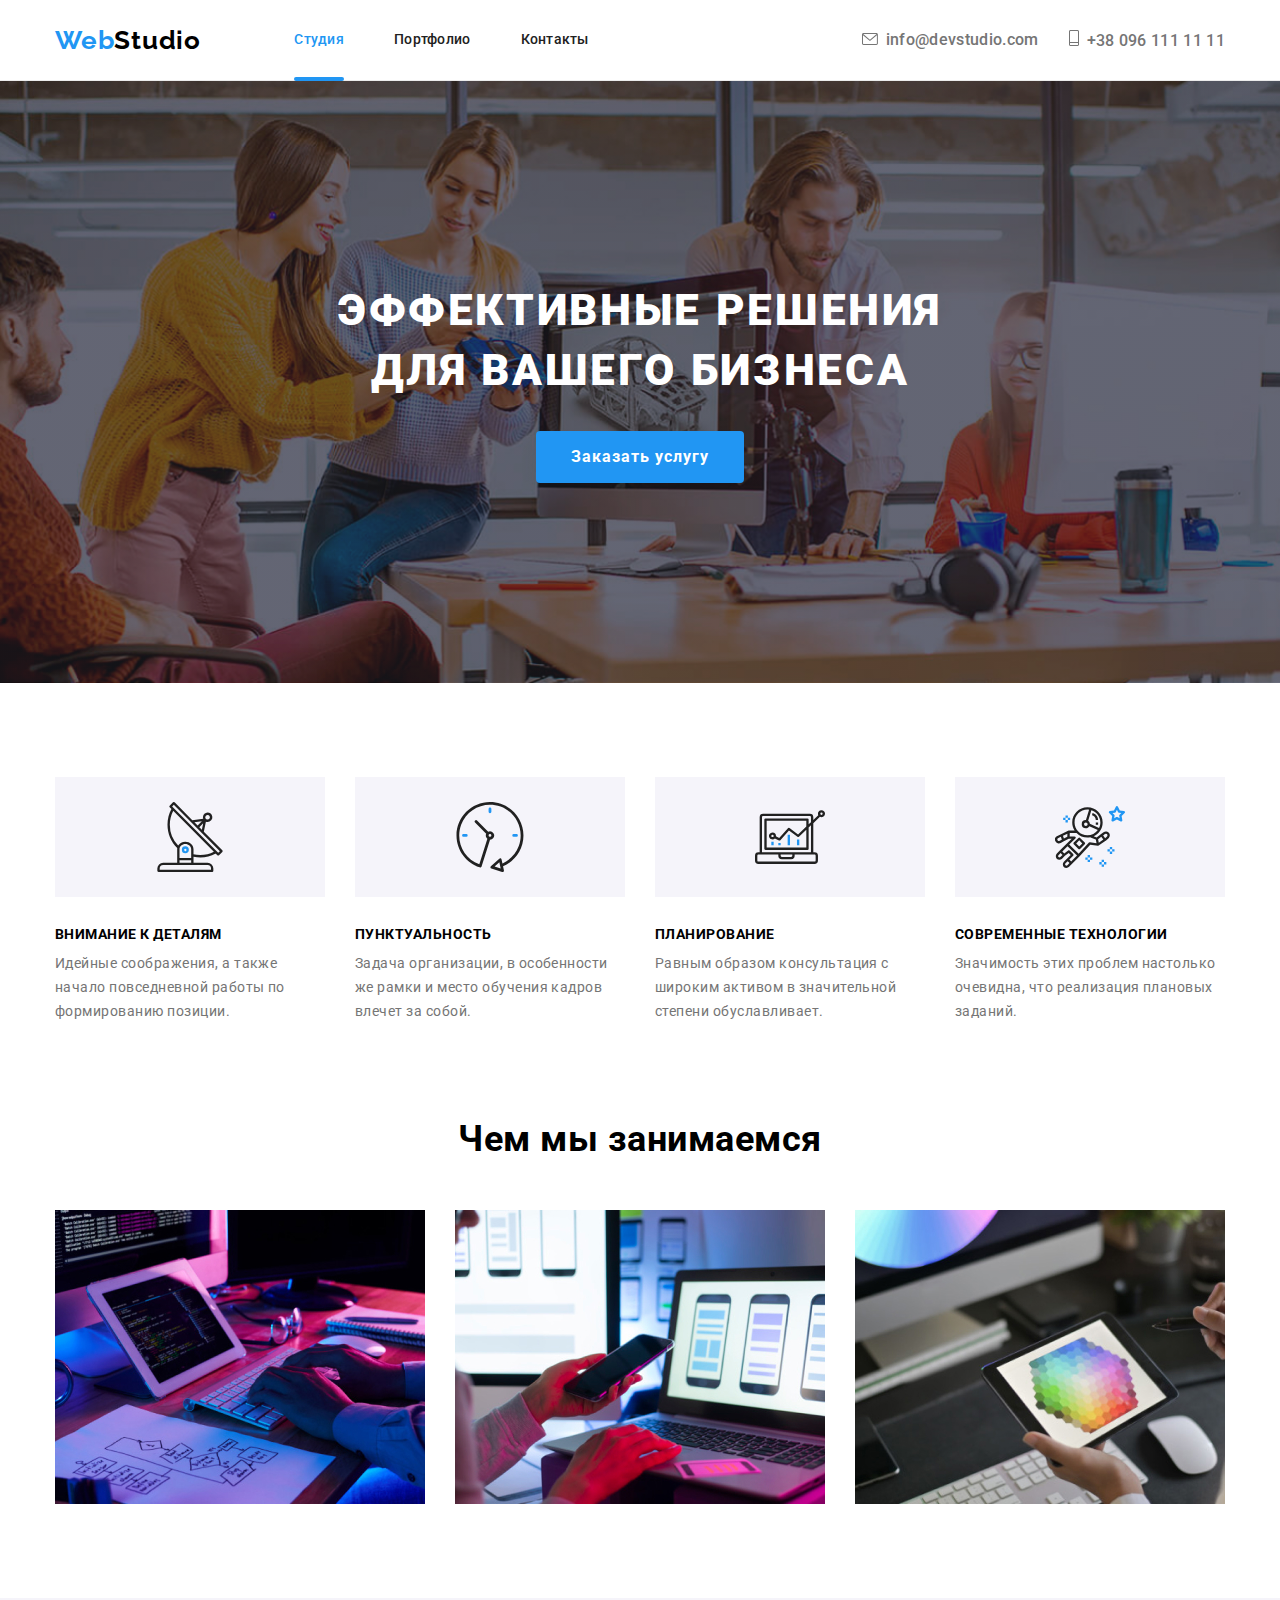
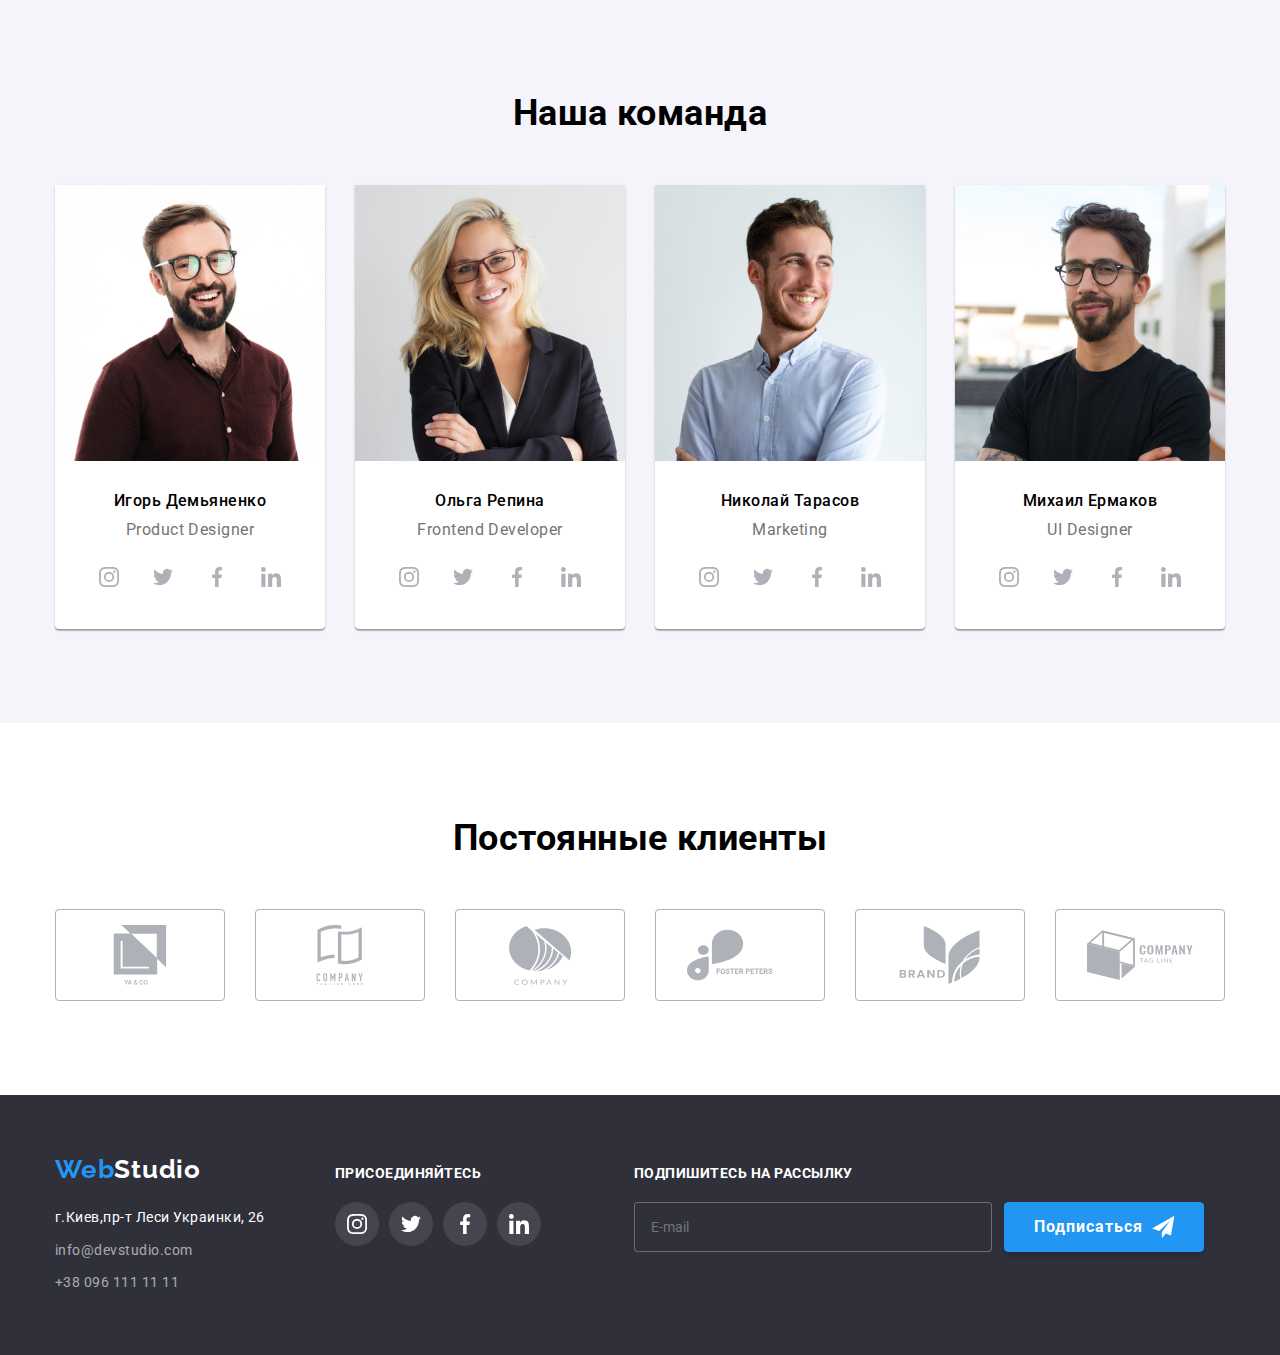
==== commit 81e3a5c6: "исправлены картинки, кнопки и растояние хедера" ====
--- a/index.html
+++ b/index.html
@@ -141,8 +141,9 @@
                         <picture>
                             <source srcset="./img/work/work-1-comp.jpg 1x, 
                             ./img/work/work-1-comp@2x.jpg 2x" media="(min-width:1200px)">
+
+                            <img src="./img/work/work-1-comp.jpg" alt="компьютер" width="370">
                         </picture>
-                        <img src="./img/work/work-1-comp.jpg" alt="компьютер" width="370">
                         <p class="work__label">Декстопные приложения</p>
                     </li>
 
@@ -150,15 +151,17 @@
                         <picture>
                             <source srcset="./img/work/work-2-comp.jpg 1x, 
                                                     ./img/work/work-2-comp@2x.jpg 2x" media="(min-width:1200px)">
+
+                            <img src="./img/work/work-2-comp.jpg" alt="телефон" width="370">
                         </picture>
-                        <img src="./img/work/work-2-comp.jpg" alt="телефон" width="370">
                         <p class="work__label">Мобильные приложения</p>
                     </li>
                     <li class="work__item">
                         <picture>
                             <source srcset="./img/work/work-3-comp.jpg 1x, 
                                             ./img/work/work-3-comp@2x.jpg 2x" media="(min-width:1200px)">
-                        </picture><img src="./img/work/work-3-comp.jpg" alt="лептоп" width="370">
+                            <img src="./img/work/work-3-comp.jpg" alt="лептоп" width="370">
+                        </picture>
                         <p class="work__label">Дизайнерские решения</p>
                     </li>
                 </ul>
@@ -178,8 +181,8 @@
                             ./img/team/team-1-tablet@2x.jpg 2x" media="(min-width: 768px)" />
                             <source srcset="./img/team/team-1-comp.jpg 1x,
                             ./img/team/team-1-comp@2x.jpg 2x" media="(min-width: 1200px)" />
+                            <img src="./img/team/team-1-mob.jpg" alt="фото Игоря">
                         </picture>
-                        <img src="./img/team/team-1-mob.jpg" alt="фото Игоря">
                         <div class="staff">
                             <h3 class="staff__name">Игорь Демьяненко</h3>
                             <p class="staff__position">Product Designer</p>
@@ -232,8 +235,8 @@
                                                     ./img/team/team-2-tablet@2x.jpg 2x" media="(min-width: 768px)" />
                             <source srcset="./img/team/team-2-comp.jpg 1x,
                                                     ./img/team/team-2-comp@2x.jpg 2x" media="(min-width: 1200px)" />
+                            <img src="./img/team/team-2-mob.jpg" alt="фото Ольги">
                         </picture>
-                        <img src="./img/team/team-2-mob.jpg" alt="фото Ольги">
                         <div class="staff">
                             <h3 class="staff__name">Ольга Репина</h3>
                             <p class="staff__position">Frontend Developer</p>
@@ -286,8 +289,8 @@
                                                     ./img/team/team-3-tablet@2x.jpg 2x" media="(min-width: 768px)" />
                             <source srcset="./img/team/team-3-comp.jpg 1x,
                                                     ./img/team/team-3-comp@2x.jpg 2x" media="(min-width: 1200px)" />
+                            <img src="./img/team/team-3-mob.jpg" alt="фото Николая">
                         </picture>
-                        <img src="./img/team/team-3-mob.jpg" alt="фото Николая">
                         <div class="staff">
                             <h3 class="staff__name">Николай Тарасов</h3>
                             <p class="staff__position">Marketing</p>
@@ -340,8 +343,8 @@
                                                     ./img/team/team-4-tablet@2x.jpg 2x" media="(min-width: 768px)" />
                             <source srcset="./img/team/team-4-comp.jpg 1x,
                                                     ./img/team/team-4-comp@2x.jpg 2x" media="(min-width: 1200px)" />
+                            <img src="./img/team/team-4-mob.jpg" alt="фото Михаила">
                         </picture>
-                        <img src="./img/team/team-4-mob.jpg" alt="фото Михаила">
                         <div class="staff">
                             <h3 class="staff__name">Михаил Ермаков</h3>
                             <p class="staff__position">UI Designer</p>
--- a/css/main.min.css
+++ b/css/main.min.css
@@ -1 +1 @@
-/*! modern-normalize v1.1.0 | MIT License | https://github.com/sindresorhus/modern-normalize */*,::before,::after{-webkit-box-sizing:border-box;box-sizing:border-box}html{line-height:1.15;-webkit-text-size-adjust:100%;-moz-tab-size:4;-o-tab-size:4;tab-size:4}body{margin:0;font-family:system-ui,-apple-system,"Segoe UI",Roboto,Helvetica,Arial,sans-serif,"Apple Color Emoji","Segoe UI Emoji"}hr{height:0;color:inherit}abbr[title]{-webkit-text-decoration:underline dotted;text-decoration:underline dotted}b,strong{font-weight:bolder}code,kbd,samp,pre{font-family:ui-monospace,SFMono-Regular,Consolas,"Liberation Mono",Menlo,monospace;font-size:1em}small{font-size:80%}sub,sup{font-size:75%;line-height:0;position:relative;vertical-align:baseline}sub{bottom:-0.25em}sup{top:-0.5em}table{text-indent:0;border-color:inherit}button,input,optgroup,select,textarea{font-family:inherit;font-size:100%;line-height:1.15;margin:0}input,textarea{outline:none}button,select{text-transform:none}button,[type=button],[type=reset],[type=submit]{-webkit-appearance:button}::-moz-focus-inner{border-style:none;padding:0}:-moz-focusring{outline:1px dotted ButtonText}:-moz-ui-invalid{box-shadow:none}legend{padding:0}progress{vertical-align:baseline}::-webkit-inner-spin-button,::-webkit-outer-spin-button{height:auto}[type=search]{-webkit-appearance:textfield;outline-offset:-2px}::-webkit-search-decoration{-webkit-appearance:none}::-webkit-file-upload-button{-webkit-appearance:button;font:inherit}summary{display:list-item}body{font-family:"Roboto",sans-serif;font-weight:400;letter-spacing:.03em;list-style:none;color:var(--main-text-color)}img{display:block;max-width:100%;height:auto}.footer__social-links,.networks,.social__links,.address__list,.clients__list,.team__list,.work__item,.work,.features__list,.contact,.nav,.header__networks{padding:0;margin:0;font-style:normal;list-style-type:none;text-decoration:none}.contact__link,.nav__link,.header__networks{text-decoration:none}.footer,.clients,.team,.work,.features,.hero{padding:60px 0px}@media screen and (min-width: 768px){.footer,.clients,.team,.work,.features,.hero{padding:94px 0px}}.modal__button,.form__button,.hero__button{border-radius:4px;padding:6px 22px;min-width:73px;border:1px solid rgba(0,0,0,0);font-family:inherit;font-weight:500;font-size:16px;line-height:1.63;cursor:pointer;text-align:center;letter-spacing:.03em;color:#212121;background-color:#f5f4fa;-webkit-transition:color var(--main-transformation),background-color var(--main-transformation);transition:color var(--main-transformation),background-color var(--main-transformation)}.conteiner{margin-left:auto;margin-right:auto;padding:0 15px}@media screen and (min-width: 480px){.conteiner{width:480px}}@media screen and (min-width: 768px){.conteiner{width:768px}}@media screen and (min-width: 1200px){.conteiner{width:1200px}}.header{position:relative;background-color:#fff;border-bottom:1px solid #ececec}@media screen and (min-width: 480px){.header{padding-top:16px;padding-bottom:16px}}@media screen and (min-width: 768px){.header{padding:0}}.header__wrap{display:-webkit-box;display:-ms-flexbox;display:flex;-webkit-box-align:center;-ms-flex-align:center;align-items:center}@media screen and (min-width: 768px){.header__wrap{display:-webkit-box;display:-ms-flexbox;display:flex;-webkit-box-align:center;-ms-flex-align:center;align-items:center;-webkit-box-pack:justify;-ms-flex-pack:justify;justify-content:space-between}}.header__networks{display:-webkit-box;display:-ms-flexbox;display:flex;-webkit-box-align:center;-ms-flex-align:center;align-items:center;margin-top:64px}@media screen and (min-width: 768px){.header__networks{display:none}}.header__networks .item:not(:last-child){border-right:1px solid rgba(33,33,33,.2);padding-right:10px}.header__networks .item:not(:first-child){padding-left:10px}.nav{display:-webkit-box;display:-ms-flexbox;display:flex;-webkit-box-orient:vertical;-webkit-box-direction:normal;-ms-flex-direction:column;flex-direction:column;-webkit-box-align:start;-ms-flex-align:start;align-items:flex-start;gap:50px;font-weight:500;font-size:40px;line-height:1.17;letter-spacing:.02em}@media screen and (min-width: 768px){.nav{display:-webkit-box;display:-ms-flexbox;display:flex;-webkit-box-orient:horizontal;-webkit-box-direction:normal;-ms-flex-direction:row;flex-direction:row;margin-right:84px;font-size:14px;line-height:1.14}}@media screen and (min-width: 1200px){.nav{margin-right:305px}}.nav__link{position:relative;display:block;color:#212121}@media screen and (min-width: 768px){.nav__link{padding-top:32px;padding-bottom:32px}}.nav__link:hover,.nav__link:focus{color:#2196f3}.nav__link--current{position:relative;color:#2196f3}@media screen and (min-width: 768px){.nav__link--current::after{content:"";position:absolute;bottom:-1px;display:block;width:100%;height:4px;background-color:#2196f3;border-radius:2px}}.contact{display:-webkit-box;display:-ms-flexbox;display:flex;-webkit-box-orient:vertical;-webkit-box-direction:reverse;-ms-flex-direction:column-reverse;flex-direction:column-reverse;gap:30px;font-weight:500;font-size:14px;line-height:1.14;letter-spacing:.02em;text-decoration:none}@media screen and (min-width: 768px){.contact{-webkit-box-orient:vertical;-webkit-box-direction:normal;-ms-flex-direction:column;flex-direction:column;-webkit-box-align:center;-ms-flex-align:center;align-items:center;margin-top:0px;gap:8px;font-size:12px}}@media screen and (min-width: 1200px){.contact{-webkit-box-orient:horizontal;-webkit-box-direction:normal;-ms-flex-direction:row;flex-direction:row;gap:30px}}@media screen and (min-width: 1200px){.contact__item{gap:30px}}.contact__link{font-weight:500;line-height:1.17;letter-spacing:.02em}.contact__link.tel{font-size:34px;color:#2196f3}@media screen and (min-width: 768px){.contact__link.tel{font-size:12px;color:#757575}}@media screen and (min-width: 1200px){.contact__link.tel{font-size:16px}}.contact__link.mail{font-size:24px;color:#757575}@media screen and (min-width: 768px){.contact__link.mail{font-size:12px}}@media screen and (min-width: 1200px){.contact__link.mail{font-size:16px}}.contact__link:hover,.contact__link:focus{color:#2196f3}.contact__icon-mail,.contact__icon-tel{-webkit-transition:fill var(--main-transformation);transition:fill var(--main-transformation)}@media screen and (max-width: 767px){.contact__icon-mail,.contact__icon-tel{display:none}}@media screen and (min-width: 768px){.contact__icon-mail,.contact__icon-tel{fill:currentColor;margin-right:8px}}@media screen and (min-width: 1200px){.contact__icon-mail,.contact__icon-tel{gap:10px}}.contact__icon-mail{color:currentColor;width:14px;height:10px}@media screen and (min-width: 1200px){.contact__icon-mail{width:16px;height:12px}}.contact__icon-tel{color:currentColor;width:10px;height:14px}@media screen and (min-width: 1200px){.contact__icon-tel{height:16px}}.contact__icon-mail:hover,.contact__icon-tel:hover{fill:#2196f3}.link-text{font-weight:500;font-size:18px;line-height:1.22;letter-spacing:.02em;text-decoration:none;color:#2196f3}.logo{font-family:"Raleway",sans-serif;font-size:26px;font-weight:700;line-height:1.0769230769;letter-spacing:.03em;text-decoration:none}.logo__web{color:#2196f3}.logo__studio{color:#000}.footer__logo__studio{color:#fff}.burger{margin-left:auto;padding:0;border:none;background-color:rgba(0,0,0,0);z-index:2}@media screen and (min-width: 767px){.burger{display:none}}.burger .icon-menu{display:none}.burger.is-open .icon-menu{display:block}.burger.is-open .icon-close{display:none}.burger:hover .icon-menu,.burger:focus .icon-menu,.burger:hover .icon-close,.burger:focus .icon-close{fill:#2196f3}@media screen and (max-width: 767px){.menu-conteiner{display:none;position:fixed;top:0;left:0;width:100vw;height:100vh;z-index:1;background-color:#fff;padding:48px 40px;text-align:left}}.menu-conteiner.is-open{display:block}.menu-conteiner__wrap{display:-webkit-box;display:-ms-flexbox;display:flex;-webkit-box-align:center;-ms-flex-align:center;align-items:center;-webkit-box-pack:justify;-ms-flex-pack:justify;justify-content:space-between}@media screen and (max-width: 767px){.menu-conteiner__wrap{display:-webkit-box;display:-ms-flexbox;display:flex;height:100%;-webkit-box-orient:vertical;-webkit-box-direction:normal;-ms-flex-direction:column;flex-direction:column;-webkit-box-align:start;-ms-flex-align:start;align-items:flex-start;-webkit-box-pack:justify;-ms-flex-pack:justify;justify-content:space-between}}.hero{background-color:#c4c4c4;background-image:-webkit-gradient(linear, left top, right top, from(rgba(47, 48, 58, 0.4)), to(rgba(47, 48, 58, 0.4))),url(../../img/hero/hero-mob.jpg);background-image:linear-gradient(to right, rgba(47, 48, 58, 0.4), rgba(47, 48, 58, 0.4)),url(../../img/hero/hero-mob.jpg);background-repeat:no-repeat;background-position:center;background-size:cover;margin-left:auto;margin-right:auto;padding-bottom:118px;padding-top:118px;text-align:center}@media(min-device-pixel-ratio: 2),(-webkit-min-device-pixel-ratio: 2),(min-resolution: 192dpi),(min-resolution: 2dppx){.hero{background-image:-webkit-gradient(linear, left top, right top, from(rgba(47, 48, 58, 0.4)), to(rgba(47, 48, 58, 0.4))),url(../../img/hero/hero-mob@2x.jpg);background-image:linear-gradient(to right, rgba(47, 48, 58, 0.4), rgba(47, 48, 58, 0.4)),url(../../img/hero/hero-mob@2x.jpg)}}@media screen and (min-width: 768px){.hero{background-image:-webkit-gradient(linear, left top, right top, from(rgba(47, 48, 58, 0.4)), to(rgba(47, 48, 58, 0.4))),url(../../img/hero/hero-tablet.jpg);background-image:linear-gradient(to right, rgba(47, 48, 58, 0.4), rgba(47, 48, 58, 0.4)),url(../../img/hero/hero-tablet.jpg)}}@media screen and (min-width: 768px)and (min-device-pixel-ratio: 2),screen and (min-width: 768px)and (-webkit-min-device-pixel-ratio: 2),screen and (min-width: 768px)and (min-resolution: 192dpi),screen and (min-width: 768px)and (min-resolution: 2dppx){.hero{background-image:-webkit-gradient(linear, left top, right top, from(rgba(47, 48, 58, 0.4)), to(rgba(47, 48, 58, 0.4))),url(../../img/hero/hero-tablet@2x.jpg);background-image:linear-gradient(to right, rgba(47, 48, 58, 0.4), rgba(47, 48, 58, 0.4)),url(../../img/hero/hero-tablet@2x.jpg)}}@media screen and (min-width: 1200px){.hero{background-image:-webkit-gradient(linear, left top, right top, from(rgba(47, 48, 58, 0.4)), to(rgba(47, 48, 58, 0.4))),url(../../img/hero/hero-comp.jpg);background-image:linear-gradient(to right, rgba(47, 48, 58, 0.4), rgba(47, 48, 58, 0.4)),url(../../img/hero/hero-comp.jpg)}}@media screen and (min-width: 1200px)and (min-device-pixel-ratio: 2),screen and (min-width: 1200px)and (-webkit-min-device-pixel-ratio: 2),screen and (min-width: 1200px)and (min-resolution: 192dpi),screen and (min-width: 1200px)and (min-resolution: 2dppx){.hero{background-image:-webkit-gradient(linear, left top, right top, from(rgba(47, 48, 58, 0.4)), to(rgba(47, 48, 58, 0.4))),url(../../img/hero/hero-comp@2x.jpeg);background-image:linear-gradient(to right, rgba(47, 48, 58, 0.4), rgba(47, 48, 58, 0.4)),url(../../img/hero/hero-comp@2x.jpeg)}}@media screen and (min-width: 1200px){.hero{padding-top:200px;padding-bottom:200px}}.hero__title{margin-top:0;margin-bottom:30px;font-weight:900;font-size:26px;line-height:1.6;letter-spacing:.06em;text-transform:uppercase;color:#fff}@media screen and (min-width: 1200px){.hero__title{font-size:44px;line-height:1.36}}.hero__button{padding:10px 34px;min-width:200px;font-weight:700;line-height:1.87;letter-spacing:.06em;color:#fff;background-color:#2196f3}.features{padding-top:60px;padding-bottom:60px}@media sreen and (min-width: 768px){.features{display:-webkit-box;display:-ms-flexbox;display:flex;-webkit-box-align:center;-ms-flex-align:center;align-items:center;-webkit-box-pack:center;-ms-flex-pack:center;justify-content:center}}@media screen and (min-width: 768px){.features__list{display:-webkit-box;display:-ms-flexbox;display:flex;-ms-flex-wrap:wrap;flex-wrap:wrap;margin:-15px}}@media screen and (min-width: 1200px){.features__list{display:-webkit-box;display:-ms-flexbox;display:flex;-ms-flex-wrap:nowrap;flex-wrap:nowrap;margin:-15px}}@media screen and (min-width: 768px){.features__item{width:calc((100% - 60px)/2);margin:15px}}@media screen and (min-width: 1200px){.features__item{width:calc((100% - 60px)/4);margin:15px}}@media screen and (max-width: 767px){.features__item:not(:last-child){margin-bottom:30px}}.features__box{display:-webkit-box;display:-ms-flexbox;display:flex;-webkit-box-align:center;-ms-flex-align:center;align-items:center;-webkit-box-pack:center;-ms-flex-pack:center;justify-content:center;margin-bottom:30px;height:120px;background-color:#f5f4fa}.features__icon{width:70px;height:70px}.features__title{margin-top:0;margin-bottom:10px;font-size:14px;font-weight:700;line-height:1.14;text-align:center;text-transform:uppercase}.features__text{margin-top:0;margin-bottom:0;font-size:14px;line-height:1.71;text-align:left;color:#757575}.work{display:none}@media screen and (min-width: 1200px){.work{display:inherit}}.work__title{margin-top:0;margin-bottom:50px;font-weight:700;font-size:36px;line-height:1.17;text-align:center}.work__list{display:-webkit-box;display:-ms-flexbox;display:flex;-webkit-box-align:center;-ms-flex-align:center;align-items:center;-webkit-box-pack:center;-ms-flex-pack:center;justify-content:center;gap:30px}.work__item{position:relative}.work__item:hover .work__label{opacity:1}.work__label{position:absolute;bottom:0;content:"";width:100%;height:70px;opacity:0;display:-webkit-box;display:-ms-flexbox;display:flex;-webkit-box-align:center;-ms-flex-align:center;align-items:center;-webkit-box-pack:center;-ms-flex-pack:center;justify-content:center;justify-content:center;margin:0;font-weight:700;font-size:14px;line-height:1.14;text-align:center;text-transform:uppercase;letter-spacing:.03em;color:#fff;background-color:rgba(47,48,58,.8);-webkit-transition:opacity var(--main-transformation);transition:opacity var(--main-transformation)}.team{line-height:1.19}.team:nth-child(2n){background-color:#f5f4fa}.team__title{margin-top:0;margin-bottom:50px;font-weight:700;font-size:36px;line-height:1.17;text-align:center}.team__list{display:-webkit-box;display:-ms-flexbox;display:flex;-ms-flex-wrap:wrap;flex-wrap:wrap;gap:30px}@media screen and (min-width: 768px){.team__list{margin:-15px;gap:0px}}@media screen and (min-width: 1200px){.team__list{-ms-flex-wrap:nowrap;flex-wrap:nowrap}}.team__card{background-color:#fff;border-radius:0px 0px 4px 4px;-webkit-box-shadow:0px 1px 3px rgba(0,0,0,.12),0px 1px 1px rgba(0,0,0,.14),0px 2px 1px rgba(0,0,0,.2);box-shadow:0px 1px 3px rgba(0,0,0,.12),0px 1px 1px rgba(0,0,0,.14),0px 2px 1px rgba(0,0,0,.2)}@media screen and (min-width: 768px){.team__card{width:calc((100% - 60px)/2);margin:15px}}@media screen and (min-width: 1200px){.team__card{width:calc((100% - 60px)/4);margin:15px}}.staff{padding-top:30px}.staff__name{margin:0px;margin-bottom:10px;font-weight:500;font-size:16px;text-align:center}.staff__position{margin:0;margin-bottom:16px;font-size:16px;color:#757575;text-align:center}.clients__title{margin-top:0;margin-bottom:50px;font-weight:700;font-size:36px;line-height:1.17;text-align:center}.clients__list{display:-webkit-box;display:-ms-flexbox;display:flex;-ms-flex-wrap:wrap;flex-wrap:wrap;margin:-15px}.clients__link{display:-webkit-box;display:-ms-flexbox;display:flex;-webkit-box-align:center;-ms-flex-align:center;align-items:center;-webkit-box-pack:center;-ms-flex-pack:center;justify-content:center;-ms-flex-wrap:wrap;flex-wrap:wrap;height:92px;border:1px solid #afb1b8;border-radius:4px;-webkit-transition:border-color var(--main-transformation);transition:border-color var(--main-transformation)}.clients__link:hover,.clients__link:focus,.clients__link:hover .clients__icon,.clients__link:focus .clients__icon{border-color:#2196f3;fill:#2196f3}.clients__icon{width:106px;height:60px;fill:#afb1b8;-webkit-transition:fill var(--main-transformation);transition:fill var(--main-transformation)}.clients__item{width:calc((100% - 60px)/2);margin:15px}@media screen and (min-width: 768px){.clients__item{width:calc((100% - 90px)/3);margin:15px}}@media screen and (min-width: 1200px){.clients__item{width:calc((100% - 180px)/6);margin:15px}}.footer{padding-top:60px;padding-bottom:60px;font-size:14px;line-height:1.71;text-align:center;background-color:#2f303a}@media screen and (min-width: 1200px){.footer{text-align:left}}@media screen and (min-width: 768px){.footer__wrap{display:-webkit-inline-box;display:-ms-inline-flexbox;display:inline-flex;-webkit-box-align:baseline;-ms-flex-align:baseline;align-items:baseline;-ms-flex-pack:distribute;justify-content:space-around;-ms-flex-wrap:wrap;flex-wrap:wrap}}@media screen and (min-width: 1200px){.footer__wrap{display:-webkit-box;display:-ms-flexbox;display:flex;-webkit-box-align:baseline;-ms-flex-align:baseline;align-items:baseline;-webkit-box-pack:start;-ms-flex-pack:start;justify-content:flex-start}}.footer__nav{margin-bottom:60px}@media screen and (min-width: 768px){.footer__nav{margin-bottom:0}}@media screen and (min-width: 1200px){.footer__nav{margin-bottom:0;margin-right:70px}}.footer__social-links{margin-bottom:60px}@media screen and (min-width: 768px){.footer__social-links{margin-bottom:0}}.address{margin-top:20px;text-decoration:none}.address__item::not(:last-child){margin-bottom:9px}.address__link{margin-bottom:9px;color:rgba(255,255,255,.6)}.address__link--place{margin-bottom:9px;color:#fff}@media screen and (min-width: 1200px){.join{margin-right:93px}}.join__title{margin:0;margin-bottom:20px;font-weight:700;font-size:14px;text-transform:uppercase;line-height:1.14;color:#fff}.subscribe__title{margin:0;margin-bottom:20px;font-weight:700;font-size:14px;text-transform:uppercase;line-height:1.14;color:#fff}@media screen and (min-width: 768px){.subscribe__title{margin-top:60px}}@media screen and (min-width: 1200px){.subscribe__title{margin-top:0px}}@media screen and (min-width: 768px){.form{display:-webkit-box;display:-ms-flexbox;display:flex;-webkit-box-orient:vertical;-webkit-box-direction:normal;-ms-flex-direction:column;flex-direction:column;-webkit-box-align:center;-ms-flex-align:center;align-items:center;-webkit-box-pack:center;-ms-flex-pack:center;justify-content:center}}@media screen and (min-width: 1200px){.form{display:-webkit-box;display:-ms-flexbox;display:flex;-webkit-box-orient:horizontal;-webkit-box-direction:normal;-ms-flex-direction:row;flex-direction:row;-webkit-box-align:center;-ms-flex-align:center;align-items:center;-webkit-box-pack:justify;-ms-flex-pack:justify;justify-content:space-between}}.form__input{padding:0;margin:0;padding-left:16px;height:50px;width:358px;border:1px solid rgba(255,255,255,.3);border-radius:4px;color:#fff;background-color:#2f303a}.form__button{display:-webkit-inline-box;display:-ms-inline-flexbox;display:inline-flex;-webkit-box-align:center;-ms-flex-align:center;align-items:center;-webkit-box-pack:center;-ms-flex-pack:center;justify-content:center;margin-top:20px;padding-left:29px;padding-top:10px;padding-bottom:10px;padding-right:28px;max-width:200px;height:50px;text-decoration:none;font-weight:700;line-height:1.87;letter-spacing:.06em;border:1px solid #2196f3;-webkit-box-shadow:0px 4px 4px 0px rgba(0,0,0,.15);box-shadow:0px 4px 4px 0px rgba(0,0,0,.15);color:#fff;background-color:#2196f3}@media screen and (min-width: 1200px){.form__button{margin-left:12px;margin-top:0}}.form__icon{width:24px;height:24px;margin-left:10px}.social__links{display:-webkit-box;display:-ms-flexbox;display:flex;-webkit-box-align:center;-ms-flex-align:center;align-items:center;-webkit-box-pack:center;-ms-flex-pack:center;justify-content:center;margin-left:32px;margin-right:32px;margin-bottom:30px;gap:10px}.networks__link{display:-webkit-box;display:-ms-flexbox;display:flex;-webkit-box-align:center;-ms-flex-align:center;align-items:center;-webkit-box-pack:center;-ms-flex-pack:center;justify-content:center;border:rgba(0,0,0,0);border-radius:50%;width:44px;height:44px;fill:#afb1b8;-webkit-transition:fill var(--main-transformation),background-color var(--main-transformation);transition:fill var(--main-transformation),background-color var(--main-transformation)}.networks__link:hover,.networks__link:focus{fill:#fff;background-color:#2196f3}.networks__icon{width:20px;height:20px}.footer__social-links{display:-webkit-box;display:-ms-flexbox;display:flex;-webkit-box-align:center;-ms-flex-align:center;align-items:center;-webkit-box-pack:center;-ms-flex-pack:center;justify-content:center;gap:10px}.footer__social-links .networks__link{fill:#fff;background-color:rgba(255,255,255,.1)}.footer__social-links .networks__link:hover,.footer__social-links .networks__link:focus{fill:#fff;color:rgba(255,255,255,.1);background-color:#2196f3}.backdrop{position:fixed;top:0;left:0;width:100%;height:100%;background-color:rgba(0,0,0,.2);opacity:1;-webkit-transition:opacity 250ms cubic-bezier(0.4, 0, 0.2, 1);transition:opacity 250ms cubic-bezier(0.4, 0, 0.2, 1);padding-top:93px;padding-bottom:93px;padding-left:15px;padding-right:15px;overflow-y:scroll}@media screen and (min-width: 768px){.backdrop{padding:0}}.is-hidden{opacity:0;pointer-events:none}.modal{padding:40px;min-width:450px;min-height:609px;border-radius:4px;background-color:#fff;-webkit-box-shadow:0px 2px 1px 0px rgba(0,0,0,.2),0px 1px 1px 0px rgba(0,0,0,.14),0px 1px 3px 0px rgba(0,0,0,.12);box-shadow:0px 2px 1px 0px rgba(0,0,0,.2),0px 1px 1px 0px rgba(0,0,0,.14),0px 1px 3px 0px rgba(0,0,0,.12)}@media screen and (max-width: 480px){.modal{max-width:100vw}}@media screen and (min-width: 768px){.modal{position:absolute;top:50%;left:50%;-webkit-transform:translate(-50%, -50%);transform:translate(-50%, -50%)}}@media screen and (min-width: 1200px){.modal{max-width:528px;max-height:581px}}.modal__close{position:absolute;top:8px;right:8px;display:-webkit-box;display:-ms-flexbox;display:flex;-webkit-box-align:center;-ms-flex-align:center;align-items:center;-webkit-box-pack:center;-ms-flex-pack:center;justify-content:center;cursor:pointer;width:30px;height:30px;background-color:rgba(0,0,0,0);border:1px solid rgba(0,0,0,.1);border-radius:50%;-webkit-transition:fill var(--main-transformation);transition:fill var(--main-transformation)}.modal__close:hover .modal__img,.modal__close:focus .modal__img{fill:#2196f3}.modal__img{width:11px;height:11px}.modal__button{margin-top:30px;padding:10px 56px;min-width:200px;font-weight:700;line-height:1.87;letter-spacing:.06em;color:#fff;background-color:#2196f3;-webkit-box-shadow:0px 2px 1px 0px rgba(0,0,0,.2),0px 1px 1px 0px rgba(0,0,0,.14),0px 1px 3px 0px rgba(0,0,0,.12);box-shadow:0px 2px 1px 0px rgba(0,0,0,.2),0px 1px 1px 0px rgba(0,0,0,.14),0px 1px 3px 0px rgba(0,0,0,.12)}.modal__form{text-align:center}.modal__title{padding:0;margin:0;margin-bottom:12px;font-weight:700;font-size:20px;line-height:1.15;text-align:center}.form__label{display:block;margin-bottom:4px;font-size:12px;line-height:1.16;text-align:left;color:#757575}.form__comment{display:-webkit-box;display:-ms-flexbox;display:flex;-webkit-box-align:center;-ms-flex-align:center;align-items:center;-webkit-box-pack:center;-ms-flex-pack:center;justify-content:center;resize:none;padding:12px 16px;height:120px;width:100%;border:1px solid rgba(33,33,33,.2)}.form__comment::-webkit-input-placeholder{font-size:12px;color:rgba(117,117,117,.5)}.form__comment::-moz-placeholder{font-size:12px;color:rgba(117,117,117,.5)}.form__comment:-ms-input-placeholder{font-size:12px;color:rgba(117,117,117,.5)}.form__comment::-ms-input-placeholder{font-size:12px;color:rgba(117,117,117,.5)}.form__comment::placeholder{font-size:12px;color:rgba(117,117,117,.5)}.form__deal{display:-webkit-box;display:-ms-flexbox;display:flex;-webkit-box-align:center;-ms-flex-align:center;align-items:center;-webkit-box-pack:center;-ms-flex-pack:center;justify-content:center;margin-top:20px;font-size:14px;letter-spacing:.03em;text-align:center;color:#757575}.form__link{margin-left:5px;color:#2196f3}.field{position:relative}.field__icon{position:absolute;top:0;-webkit-transform:translate(50%, 50%);transform:translate(50%, 50%);width:18px;height:18px;fill:#212121}.field:hover .field__input,.field__input:focus,.field:hover .field__icon{border-color:#2196f3;fill:#2196f3}.field:focus-within .field__icon{fill:#2196f3;outline:rgba(0,0,0,0);outline-color:#2196f3}.field__input{border:1px solid rgba(33,33,33,.2);border-radius:4px;min-height:40px;padding-left:42px;width:100%}.checkbox{-webkit-appearance:none;-moz-appearance:none;appearance:none;position:absolute}.checkbox__icon{display:inline-block;width:16px;height:15px;margin-right:9px;background-color:#fff;border:2px solid #212121;border-radius:2px}.checkbox:checked+.checkbox__icon{background-image:url(../img/check.svg);background-repeat:no-repeat;background-size:contain;background-origin:content-box;background-color:#2196f3;border:1px solid #2196f3}/*# sourceMappingURL=main.min.css.map */+/*! modern-normalize v1.1.0 | MIT License | https://github.com/sindresorhus/modern-normalize */*,::before,::after{-webkit-box-sizing:border-box;box-sizing:border-box}html{line-height:1.15;-webkit-text-size-adjust:100%;-moz-tab-size:4;-o-tab-size:4;tab-size:4}body{margin:0;font-family:system-ui,-apple-system,"Segoe UI",Roboto,Helvetica,Arial,sans-serif,"Apple Color Emoji","Segoe UI Emoji"}hr{height:0;color:inherit}abbr[title]{-webkit-text-decoration:underline dotted;text-decoration:underline dotted}b,strong{font-weight:bolder}code,kbd,samp,pre{font-family:ui-monospace,SFMono-Regular,Consolas,"Liberation Mono",Menlo,monospace;font-size:1em}small{font-size:80%}sub,sup{font-size:75%;line-height:0;position:relative;vertical-align:baseline}sub{bottom:-0.25em}sup{top:-0.5em}table{text-indent:0;border-color:inherit}button,input,optgroup,select,textarea{font-family:inherit;font-size:100%;line-height:1.15;margin:0}input,textarea{outline:none}button,select{text-transform:none}button,[type=button],[type=reset],[type=submit]{-webkit-appearance:button}::-moz-focus-inner{border-style:none;padding:0}:-moz-focusring{outline:1px dotted ButtonText}:-moz-ui-invalid{box-shadow:none}legend{padding:0}progress{vertical-align:baseline}::-webkit-inner-spin-button,::-webkit-outer-spin-button{height:auto}[type=search]{-webkit-appearance:textfield;outline-offset:-2px}::-webkit-search-decoration{-webkit-appearance:none}::-webkit-file-upload-button{-webkit-appearance:button;font:inherit}summary{display:list-item}body{font-family:"Roboto",sans-serif;font-weight:400;letter-spacing:.03em;list-style:none;color:var(--main-text-color)}img{display:block;max-width:100%;height:auto}.footer__social-links,.networks,.social__links,.address__list,.clients__list,.team__list,.work__item,.work,.features__list,.contact,.nav,.header__networks{padding:0;margin:0;font-style:normal;list-style-type:none;text-decoration:none}.address__link,.contact__link,.nav__link,.header__networks{text-decoration:none}.footer,.clients,.team,.work,.features,.hero{padding:60px 0px}@media screen and (min-width: 1200px){.footer,.clients,.team,.work,.features,.hero{padding:94px 0px}}.modal__button,.form__button,.hero__button{border-radius:4px;padding:6px 22px;min-width:73px;border:1px solid rgba(0,0,0,0);font-family:inherit;font-weight:500;font-size:16px;line-height:1.63;cursor:pointer;text-align:center;letter-spacing:.03em;color:#212121;background-color:#f5f4fa;-webkit-transition:color var(--main-transformation),background-color var(--main-transformation);transition:color var(--main-transformation),background-color var(--main-transformation)}.conteiner{margin-left:auto;margin-right:auto;padding:0 15px}@media screen and (min-width: 480px){.conteiner{width:480px}}@media screen and (min-width: 768px){.conteiner{width:768px}}@media screen and (min-width: 1200px){.conteiner{width:1200px}}.header{position:relative;background-color:#fff;border-bottom:1px solid #ececec}@media screen and (min-width: 480px){.header{padding-top:16px;padding-bottom:16px}}@media screen and (min-width: 768px){.header{padding:0}}.header__wrap{display:-webkit-box;display:-ms-flexbox;display:flex;-webkit-box-align:center;-ms-flex-align:center;align-items:center}@media screen and (min-width: 768px){.header__wrap{display:-webkit-box;display:-ms-flexbox;display:flex;-webkit-box-align:center;-ms-flex-align:center;align-items:center;-webkit-box-pack:justify;-ms-flex-pack:justify;justify-content:space-between}}.header__networks{display:-webkit-box;display:-ms-flexbox;display:flex;-webkit-box-align:center;-ms-flex-align:center;align-items:center;margin-top:64px}@media screen and (min-width: 768px){.header__networks{display:none}}.header__networks .item:not(:last-child){border-right:1px solid rgba(33,33,33,.2);padding-right:10px}.header__networks .item:not(:first-child){padding-left:10px}.nav{display:-webkit-box;display:-ms-flexbox;display:flex;-webkit-box-orient:vertical;-webkit-box-direction:normal;-ms-flex-direction:column;flex-direction:column;-webkit-box-align:start;-ms-flex-align:start;align-items:flex-start;gap:50px;font-weight:500;font-size:40px;line-height:1.17;letter-spacing:.02em}@media screen and (min-width: 768px){.nav{display:-webkit-box;display:-ms-flexbox;display:flex;-webkit-box-orient:horizontal;-webkit-box-direction:normal;-ms-flex-direction:row;flex-direction:row;margin-right:84px;font-size:14px;line-height:1.14}}@media screen and (min-width: 1200px){.nav{margin-left:93px;margin-right:273px}}.nav__link{position:relative;display:block;color:#212121}@media screen and (min-width: 768px){.nav__link{padding-top:32px;padding-bottom:32px}}.nav__link:hover,.nav__link:focus{color:#2196f3}.nav__link--current{position:relative;color:#2196f3}@media screen and (min-width: 768px){.nav__link--current::after{content:"";position:absolute;bottom:-1px;display:block;width:100%;height:4px;background-color:#2196f3;border-radius:2px}}.contact{display:-webkit-box;display:-ms-flexbox;display:flex;-webkit-box-orient:vertical;-webkit-box-direction:reverse;-ms-flex-direction:column-reverse;flex-direction:column-reverse;gap:30px;font-weight:500;font-size:14px;line-height:1.14;letter-spacing:.02em;text-decoration:none}@media screen and (min-width: 768px){.contact{-webkit-box-orient:vertical;-webkit-box-direction:normal;-ms-flex-direction:column;flex-direction:column;-webkit-box-align:center;-ms-flex-align:center;align-items:center;margin-top:0px;gap:8px;font-size:12px}}@media screen and (min-width: 1200px){.contact{-webkit-box-orient:horizontal;-webkit-box-direction:normal;-ms-flex-direction:row;flex-direction:row;gap:30px}}@media screen and (min-width: 1200px){.contact__item{gap:30px}}.contact__link{font-weight:500;line-height:1.17;letter-spacing:.02em}.contact__link.tel{font-size:34px;color:#2196f3}@media screen and (min-width: 768px){.contact__link.tel{font-size:12px;color:#757575}}@media screen and (min-width: 1200px){.contact__link.tel{font-size:16px}}.contact__link.mail{font-size:24px;color:#757575}@media screen and (min-width: 768px){.contact__link.mail{font-size:12px}}@media screen and (min-width: 1200px){.contact__link.mail{font-size:16px}}.contact__link:hover,.contact__link:focus{color:#2196f3}.contact__icon-mail,.contact__icon-tel{-webkit-transition:fill var(--main-transformation);transition:fill var(--main-transformation)}@media screen and (max-width: 767px){.contact__icon-mail,.contact__icon-tel{display:none}}@media screen and (min-width: 768px){.contact__icon-mail,.contact__icon-tel{fill:currentColor;margin-right:8px}}@media screen and (min-width: 1200px){.contact__icon-mail,.contact__icon-tel{gap:10px}}.contact__icon-mail{color:currentColor;width:14px;height:10px}@media screen and (min-width: 1200px){.contact__icon-mail{width:16px;height:12px}}.contact__icon-tel{color:currentColor;width:10px;height:14px}@media screen and (min-width: 1200px){.contact__icon-tel{height:16px}}.contact__icon-mail:hover,.contact__icon-tel:hover{fill:#2196f3}.link-text{font-weight:500;font-size:18px;line-height:1.22;letter-spacing:.02em;text-decoration:none;color:#2196f3}.logo{font-family:"Raleway",sans-serif;font-size:26px;font-weight:700;line-height:1.0769230769;letter-spacing:.03em;text-decoration:none}.logo__web{color:#2196f3}.logo__studio{color:#000}.footer__logo__studio{color:#fff}.burger{margin-left:auto;padding:0;border:none;background-color:rgba(0,0,0,0);z-index:2}@media screen and (min-width: 767px){.burger{display:none}}.burger .icon-menu{display:none}.burger.is-open .icon-menu{display:block}.burger.is-open .icon-close{display:none}.burger:hover .icon-menu,.burger:focus .icon-menu,.burger:hover .icon-close,.burger:focus .icon-close{fill:#2196f3}@media screen and (max-width: 767px){.menu-conteiner{display:none;position:fixed;top:0;left:0;width:100vw;height:100vh;z-index:1;background-color:#fff;padding:48px 40px;text-align:left}}.menu-conteiner.is-open{display:block}.menu-conteiner__wrap{display:-webkit-box;display:-ms-flexbox;display:flex;-webkit-box-align:center;-ms-flex-align:center;align-items:center;-webkit-box-pack:justify;-ms-flex-pack:justify;justify-content:space-between}@media screen and (max-width: 767px){.menu-conteiner__wrap{display:-webkit-box;display:-ms-flexbox;display:flex;height:100%;-webkit-box-orient:vertical;-webkit-box-direction:normal;-ms-flex-direction:column;flex-direction:column;-webkit-box-align:start;-ms-flex-align:start;align-items:flex-start;-webkit-box-pack:justify;-ms-flex-pack:justify;justify-content:space-between}}.hero{background-color:#c4c4c4;background-image:-webkit-gradient(linear, left top, right top, from(rgba(47, 48, 58, 0.4)), to(rgba(47, 48, 58, 0.4))),url(../img/hero/hero-mob.jpg);background-image:linear-gradient(to right, rgba(47, 48, 58, 0.4), rgba(47, 48, 58, 0.4)),url(../img/hero/hero-mob.jpg);background-repeat:no-repeat;background-position:center;background-size:cover;margin-left:auto;margin-right:auto;padding-bottom:118px;padding-top:118px;text-align:center}@media(min-device-pixel-ratio: 2),(-webkit-min-device-pixel-ratio: 2),(min-resolution: 192dpi),(min-resolution: 2dppx){.hero{background-image:-webkit-gradient(linear, left top, right top, from(rgba(47, 48, 58, 0.4)), to(rgba(47, 48, 58, 0.4))),url(../img/hero/hero-mob@2x.jpg);background-image:linear-gradient(to right, rgba(47, 48, 58, 0.4), rgba(47, 48, 58, 0.4)),url(../img/hero/hero-mob@2x.jpg)}}@media screen and (min-width: 768px){.hero{background-image:-webkit-gradient(linear, left top, right top, from(rgba(47, 48, 58, 0.4)), to(rgba(47, 48, 58, 0.4))),url(../img/hero/hero-tablet.jpg);background-image:linear-gradient(to right, rgba(47, 48, 58, 0.4), rgba(47, 48, 58, 0.4)),url(../img/hero/hero-tablet.jpg)}}@media screen and (min-width: 768px)and (min-device-pixel-ratio: 2),screen and (min-width: 768px)and (-webkit-min-device-pixel-ratio: 2),screen and (min-width: 768px)and (min-resolution: 192dpi),screen and (min-width: 768px)and (min-resolution: 2dppx){.hero{background-image:-webkit-gradient(linear, left top, right top, from(rgba(47, 48, 58, 0.4)), to(rgba(47, 48, 58, 0.4))),url(../img/hero/hero-tablet@2x.jpg);background-image:linear-gradient(to right, rgba(47, 48, 58, 0.4), rgba(47, 48, 58, 0.4)),url(../img/hero/hero-tablet@2x.jpg)}}@media screen and (min-width: 1200px){.hero{background-image:-webkit-gradient(linear, left top, right top, from(rgba(47, 48, 58, 0.4)), to(rgba(47, 48, 58, 0.4))),url(../img/hero/hero-comp.jpg);background-image:linear-gradient(to right, rgba(47, 48, 58, 0.4), rgba(47, 48, 58, 0.4)),url(../img/hero/hero-comp.jpg)}}@media screen and (min-width: 1200px)and (min-device-pixel-ratio: 2),screen and (min-width: 1200px)and (-webkit-min-device-pixel-ratio: 2),screen and (min-width: 1200px)and (min-resolution: 192dpi),screen and (min-width: 1200px)and (min-resolution: 2dppx){.hero{background-image:-webkit-gradient(linear, left top, right top, from(rgba(47, 48, 58, 0.4)), to(rgba(47, 48, 58, 0.4))),url(../img/hero/hero-comp@2x.jpeg);background-image:linear-gradient(to right, rgba(47, 48, 58, 0.4), rgba(47, 48, 58, 0.4)),url(../img/hero/hero-comp@2x.jpeg)}}@media screen and (min-width: 1200px){.hero{padding-top:200px;padding-bottom:200px}}.hero__title{margin-top:0;margin-bottom:30px;font-weight:900;font-size:26px;line-height:1.6;letter-spacing:.06em;text-transform:uppercase;color:#fff}@media screen and (min-width: 1200px){.hero__title{font-size:44px;line-height:1.36}}.hero__button{padding:10px 34px;min-width:200px;font-weight:700;line-height:1.87;letter-spacing:.06em;color:#fff;background-color:#2196f3}@media sreen and (min-width: 768px){.features{display:-webkit-box;display:-ms-flexbox;display:flex;-webkit-box-align:center;-ms-flex-align:center;align-items:center;-webkit-box-pack:center;-ms-flex-pack:center;justify-content:center}}@media screen and (min-width: 1200px){.features{padding-top:94px;padding-bottom:0px}}@media screen and (min-width: 768px){.features__list{display:-webkit-box;display:-ms-flexbox;display:flex;-ms-flex-wrap:wrap;flex-wrap:wrap;margin:-15px}}@media screen and (min-width: 1200px){.features__list{display:-webkit-box;display:-ms-flexbox;display:flex;-ms-flex-wrap:nowrap;flex-wrap:nowrap;margin:-15px}}@media screen and (min-width: 768px){.features__item{width:calc((100% - 60px)/2);margin:15px}}@media screen and (min-width: 1200px){.features__item{width:calc((100% - 60px)/4);margin:15px}}@media screen and (max-width: 767px){.features__item:not(:last-child){margin-bottom:30px}}.features__box{display:-webkit-box;display:-ms-flexbox;display:flex;-webkit-box-align:center;-ms-flex-align:center;align-items:center;-webkit-box-pack:center;-ms-flex-pack:center;justify-content:center;margin-bottom:30px;height:120px;background-color:#f5f4fa}.features__icon{width:70px;height:70px}.features__title{margin-top:0;margin-bottom:10px;font-size:14px;font-weight:700;line-height:1.14;text-align:center;text-transform:uppercase}@media screen and (min-width: 768px){.features__title{text-align:left}}.features__text{margin-top:0;margin-bottom:0;font-size:14px;line-height:1.71;text-align:left;color:#757575}.work{display:none}@media screen and (min-width: 1200px){.work{display:inherit}}.work__title{margin-top:0;margin-bottom:50px;font-weight:700;font-size:36px;line-height:1.17;text-align:center}.work__list{display:-webkit-box;display:-ms-flexbox;display:flex;-webkit-box-align:center;-ms-flex-align:center;align-items:center;-webkit-box-pack:center;-ms-flex-pack:center;justify-content:center;gap:30px;margin:0;padding:0}.work__item{position:relative}.work__item:hover .work__label{opacity:1}.work__label{position:absolute;bottom:0;content:"";width:100%;height:70px;opacity:0;display:-webkit-box;display:-ms-flexbox;display:flex;-webkit-box-align:center;-ms-flex-align:center;align-items:center;-webkit-box-pack:center;-ms-flex-pack:center;justify-content:center;justify-content:center;margin:0;font-weight:700;font-size:14px;line-height:1.14;text-align:center;text-transform:uppercase;letter-spacing:.03em;color:#fff;background-color:rgba(47,48,58,.8);-webkit-transition:opacity var(--main-transformation);transition:opacity var(--main-transformation)}.team{line-height:1.19}.team:nth-child(2n){background-color:#f5f4fa}.team__title{margin-top:0;margin-bottom:30px;font-weight:700;font-size:28px;line-height:1.17;text-align:center}@media screen and (min-width: 1200px){.team__title{font-size:36px;margin-bottom:50px}}.team__list{display:-webkit-box;display:-ms-flexbox;display:flex;-ms-flex-wrap:wrap;flex-wrap:wrap;gap:30px}@media screen and (min-width: 768px){.team__list{margin:-15px;gap:0px}}@media screen and (min-width: 1200px){.team__list{-ms-flex-wrap:nowrap;flex-wrap:nowrap}}.team__card{background-color:#fff;border-radius:0px 0px 4px 4px;-webkit-box-shadow:0px 1px 3px rgba(0,0,0,.12),0px 1px 1px rgba(0,0,0,.14),0px 2px 1px rgba(0,0,0,.2);box-shadow:0px 1px 3px rgba(0,0,0,.12),0px 1px 1px rgba(0,0,0,.14),0px 2px 1px rgba(0,0,0,.2)}@media screen and (min-width: 768px){.team__card{width:calc((100% - 60px)/2);margin:15px}}@media screen and (min-width: 1200px){.team__card{width:calc((100% - 60px)/4);margin:15px}}.staff{padding-top:30px}.staff__name{margin:0px;margin-bottom:10px;font-weight:500;font-size:16px;text-align:center}.staff__position{margin:0;margin-bottom:16px;font-size:16px;color:#757575;text-align:center}.clients__title{margin-top:0;margin-bottom:30px;font-weight:700;font-size:28px;line-height:1.17;text-align:center}@media screen and (min-width: 1200px){.clients__title{font-size:36px;margin-bottom:50px}}.clients__list{display:-webkit-box;display:-ms-flexbox;display:flex;-ms-flex-wrap:wrap;flex-wrap:wrap;margin:-15px}.clients__link{display:-webkit-box;display:-ms-flexbox;display:flex;-webkit-box-align:center;-ms-flex-align:center;align-items:center;-webkit-box-pack:center;-ms-flex-pack:center;justify-content:center;-ms-flex-wrap:wrap;flex-wrap:wrap;height:92px;border:1px solid #afb1b8;border-radius:4px;-webkit-transition:border-color var(--main-transformation);transition:border-color var(--main-transformation)}.clients__link:hover,.clients__link:focus,.clients__link:hover .clients__icon,.clients__link:focus .clients__icon{border-color:#2196f3;fill:#2196f3}.clients__icon{width:106px;height:60px;fill:#afb1b8;-webkit-transition:fill var(--main-transformation);transition:fill var(--main-transformation)}.clients__item{width:calc((100% - 60px)/2);margin:15px}@media screen and (min-width: 768px){.clients__item{width:calc((100% - 90px)/3);margin:15px}}@media screen and (min-width: 1200px){.clients__item{width:calc((100% - 180px)/6);margin:15px}}.footer{padding-top:60px;padding-bottom:60px;font-size:14px;line-height:1.71;text-align:center;background-color:#2f303a}@media screen and (min-width: 1200px){.footer{text-align:left}}@media screen and (min-width: 768px){.footer__wrap{display:-webkit-inline-box;display:-ms-inline-flexbox;display:inline-flex;-webkit-box-align:baseline;-ms-flex-align:baseline;align-items:baseline;-ms-flex-pack:distribute;justify-content:space-around;-ms-flex-wrap:wrap;flex-wrap:wrap}}@media screen and (min-width: 1200px){.footer__wrap{display:-webkit-box;display:-ms-flexbox;display:flex;-webkit-box-align:baseline;-ms-flex-align:baseline;align-items:baseline;-webkit-box-pack:start;-ms-flex-pack:start;justify-content:flex-start}}.footer__nav{margin-bottom:60px}@media screen and (min-width: 768px){.footer__nav{margin-bottom:0}}@media screen and (min-width: 1200px){.footer__nav{margin-bottom:0;margin-right:70px}}.footer__social-links{margin-bottom:60px}@media screen and (min-width: 768px){.footer__social-links{margin-bottom:0}}.address{margin-top:20px;text-decoration:none}.address__item:not(:last-child){margin-bottom:9px}.address__link{color:rgba(255,255,255,.6)}.address__link--place{margin-bottom:9px;color:#fff}@media screen and (min-width: 1200px){.join{margin-right:93px}}.join__title{margin:0;margin-bottom:20px;font-weight:700;font-size:14px;text-transform:uppercase;line-height:1.14;color:#fff}.subscribe__title{margin:0;margin-bottom:20px;font-weight:700;font-size:14px;text-transform:uppercase;line-height:1.14;color:#fff}@media screen and (min-width: 768px){.subscribe__title{margin-top:60px}}@media screen and (min-width: 1200px){.subscribe__title{margin-top:0px}}@media screen and (min-width: 768px){.form{display:-webkit-box;display:-ms-flexbox;display:flex;-webkit-box-orient:vertical;-webkit-box-direction:normal;-ms-flex-direction:column;flex-direction:column;-webkit-box-align:center;-ms-flex-align:center;align-items:center;-webkit-box-pack:center;-ms-flex-pack:center;justify-content:center}}@media screen and (min-width: 1200px){.form{display:-webkit-box;display:-ms-flexbox;display:flex;-webkit-box-orient:horizontal;-webkit-box-direction:normal;-ms-flex-direction:row;flex-direction:row;-webkit-box-align:center;-ms-flex-align:center;align-items:center;-webkit-box-pack:justify;-ms-flex-pack:justify;justify-content:space-between}}.form__input{padding:0;margin:0;padding-left:16px;height:50px;width:100%;border:1px solid rgba(255,255,255,.3);border-radius:4px;color:#fff;background-color:#2f303a}@media screen and (min-width: 768px){.form__input{width:358px}}.form__button{display:-webkit-inline-box;display:-ms-inline-flexbox;display:inline-flex;-webkit-box-align:center;-ms-flex-align:center;align-items:center;-webkit-box-pack:center;-ms-flex-pack:center;justify-content:center;margin-top:20px;padding-left:29px;padding-top:10px;padding-bottom:10px;padding-right:28px;max-width:200px;height:50px;text-decoration:none;font-weight:700;line-height:1.87;letter-spacing:.06em;border:1px solid #2196f3;-webkit-box-shadow:0px 4px 4px 0px rgba(0,0,0,.15);box-shadow:0px 4px 4px 0px rgba(0,0,0,.15);color:#fff;background-color:#2196f3}@media screen and (min-width: 1200px){.form__button{margin-left:12px;margin-top:0}}.form__icon{width:24px;height:24px;margin-left:10px}.social__links{display:-webkit-box;display:-ms-flexbox;display:flex;-webkit-box-align:center;-ms-flex-align:center;align-items:center;-webkit-box-pack:center;-ms-flex-pack:center;justify-content:center;margin-left:32px;margin-right:32px;margin-bottom:30px;gap:10px}.networks__link{display:-webkit-box;display:-ms-flexbox;display:flex;-webkit-box-align:center;-ms-flex-align:center;align-items:center;-webkit-box-pack:center;-ms-flex-pack:center;justify-content:center;border:rgba(0,0,0,0);border-radius:50%;width:44px;height:44px;fill:#afb1b8;-webkit-transition:fill var(--main-transformation),background-color var(--main-transformation);transition:fill var(--main-transformation),background-color var(--main-transformation)}.networks__link:hover,.networks__link:focus{fill:#fff;background-color:#2196f3}.networks__icon{width:20px;height:20px}.footer__social-links{display:-webkit-box;display:-ms-flexbox;display:flex;-webkit-box-align:center;-ms-flex-align:center;align-items:center;-webkit-box-pack:center;-ms-flex-pack:center;justify-content:center;gap:10px}.footer__social-links .networks__link{fill:#fff;background-color:rgba(255,255,255,.1)}.footer__social-links .networks__link:hover,.footer__social-links .networks__link:focus{fill:#fff;color:rgba(255,255,255,.1);background-color:#2196f3}.backdrop{position:fixed;top:0;left:0;width:100%;height:100%;background-color:rgba(0,0,0,.2);opacity:1;-webkit-transition:opacity 250ms cubic-bezier(0.4, 0, 0.2, 1);transition:opacity 250ms cubic-bezier(0.4, 0, 0.2, 1);padding-top:93px;padding-bottom:93px;padding-left:15px;padding-right:15px;overflow-y:scroll}@media screen and (min-width: 768px){.backdrop{padding:0}}.is-hidden{opacity:0;pointer-events:none}.modal{position:relative;padding:40px;max-width:450px;max-height:609px;border-radius:4px;background-color:#fff;-webkit-box-shadow:0px 2px 1px 0px rgba(0,0,0,.2),0px 1px 1px 0px rgba(0,0,0,.14),0px 1px 3px 0px rgba(0,0,0,.12);box-shadow:0px 2px 1px 0px rgba(0,0,0,.2),0px 1px 1px 0px rgba(0,0,0,.14),0px 1px 3px 0px rgba(0,0,0,.12)}@media screen and (max-width: 479px){.modal{max-width:100vw}}@media screen and (min-width: 768px){.modal{position:absolute;top:50%;left:50%;-webkit-transform:translate(-50%, -50%);transform:translate(-50%, -50%)}}@media screen and (min-width: 768px){.modal{min-width:450px;min-height:609px}}@media screen and (min-width: 1200px){.modal{max-width:528px;max-height:581px}}.modal__close{position:absolute;top:8px;right:8px;display:-webkit-box;display:-ms-flexbox;display:flex;-webkit-box-align:center;-ms-flex-align:center;align-items:center;-webkit-box-pack:center;-ms-flex-pack:center;justify-content:center;cursor:pointer;width:30px;height:30px;background-color:rgba(0,0,0,0);border:1px solid rgba(0,0,0,.1);border-radius:50%;-webkit-transition:fill var(--main-transformation);transition:fill var(--main-transformation)}.modal__close:hover .modal__img,.modal__close:focus .modal__img{fill:#2196f3}.modal__img{width:11px;height:11px}.modal__button{margin-top:30px;padding:10px 56px;min-width:200px;font-weight:700;line-height:1.87;letter-spacing:.06em;color:#fff;background-color:#2196f3;-webkit-box-shadow:0px 2px 1px 0px rgba(0,0,0,.2),0px 1px 1px 0px rgba(0,0,0,.14),0px 1px 3px 0px rgba(0,0,0,.12);box-shadow:0px 2px 1px 0px rgba(0,0,0,.2),0px 1px 1px 0px rgba(0,0,0,.14),0px 1px 3px 0px rgba(0,0,0,.12)}.modal__form{text-align:center}.modal__title{padding:0;margin:0;margin-bottom:12px;font-weight:700;font-size:20px;line-height:1.15;text-align:center}.form__label{display:block;margin-bottom:4px;font-size:12px;line-height:1.16;text-align:left;color:#757575}.form__comment{display:-webkit-box;display:-ms-flexbox;display:flex;-webkit-box-align:center;-ms-flex-align:center;align-items:center;-webkit-box-pack:center;-ms-flex-pack:center;justify-content:center;resize:none;padding:12px 16px;height:120px;width:100%;border:1px solid rgba(33,33,33,.2)}.form__comment::-webkit-input-placeholder{font-size:12px;color:rgba(117,117,117,.5)}.form__comment::-moz-placeholder{font-size:12px;color:rgba(117,117,117,.5)}.form__comment:-ms-input-placeholder{font-size:12px;color:rgba(117,117,117,.5)}.form__comment::-ms-input-placeholder{font-size:12px;color:rgba(117,117,117,.5)}.form__comment::placeholder{font-size:12px;color:rgba(117,117,117,.5)}.form__deal{display:-webkit-box;display:-ms-flexbox;display:flex;-webkit-box-align:center;-ms-flex-align:center;align-items:center;-webkit-box-pack:center;-ms-flex-pack:center;justify-content:center;margin-top:20px;font-size:12px;letter-spacing:.03em;text-align:center;color:#757575}@media screen and (min-width: 1200px){.form__deal{font-size:14px}}.form__link{margin-left:5px;color:#2196f3}.field{position:relative}.field__icon{position:absolute;top:0;-webkit-transform:translate(50%, 50%);transform:translate(50%, 50%);width:18px;height:18px;fill:#212121}.field:hover .field__input,.field__input:focus,.field:hover .field__icon{border-color:#2196f3;fill:#2196f3}.field:focus-within .field__icon{fill:#2196f3;outline:rgba(0,0,0,0);outline-color:#2196f3}.field__input{border:1px solid rgba(33,33,33,.2);border-radius:4px;min-height:40px;padding-left:42px;width:100%;margin-bottom:10px}.checkbox{-webkit-appearance:none;-moz-appearance:none;appearance:none;position:absolute}.checkbox__icon{display:inline-block;width:16px;height:15px;margin-right:9px;background-color:#fff;border:2px solid #212121;border-radius:2px}.checkbox:checked+.checkbox__icon{background-image:url(../img/check.svg);background-repeat:no-repeat;background-size:contain;background-origin:content-box;background-color:#2196f3;border:1px solid #2196f3}/*# sourceMappingURL=main.min.css.map */